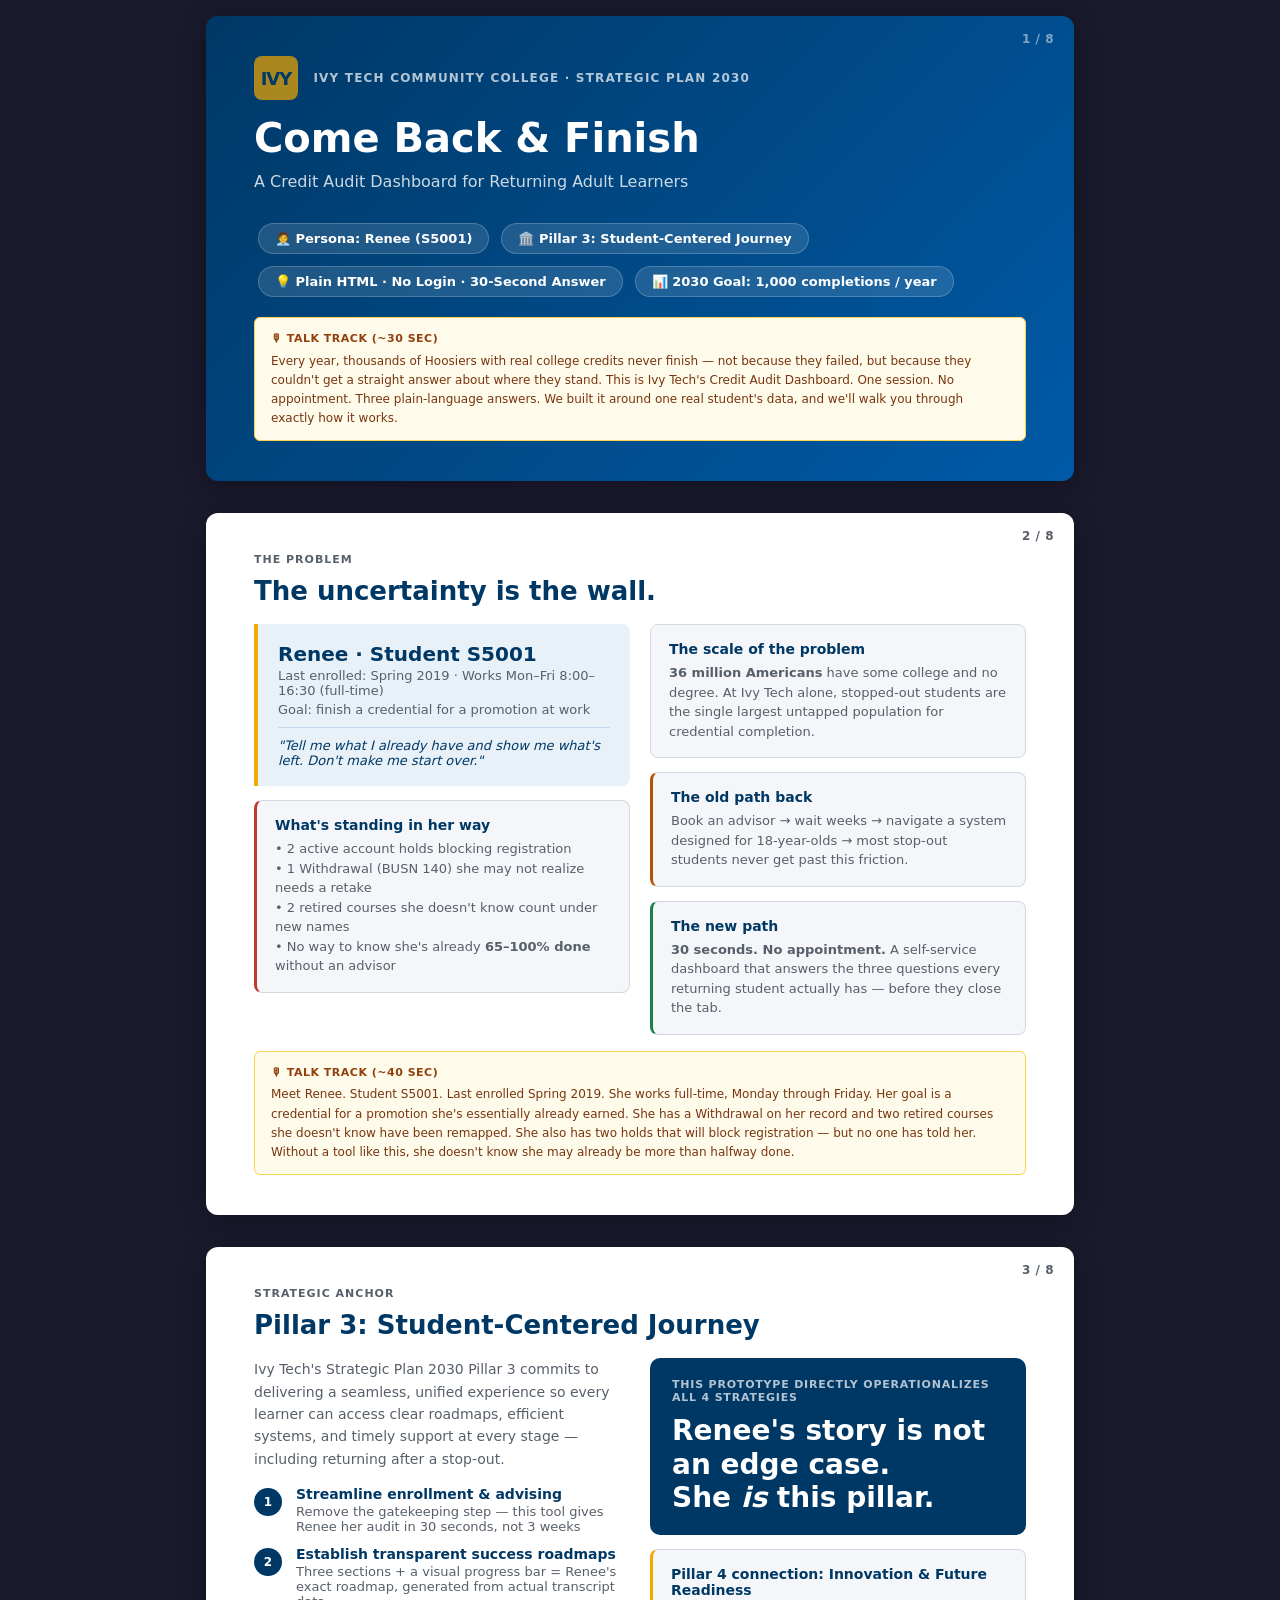
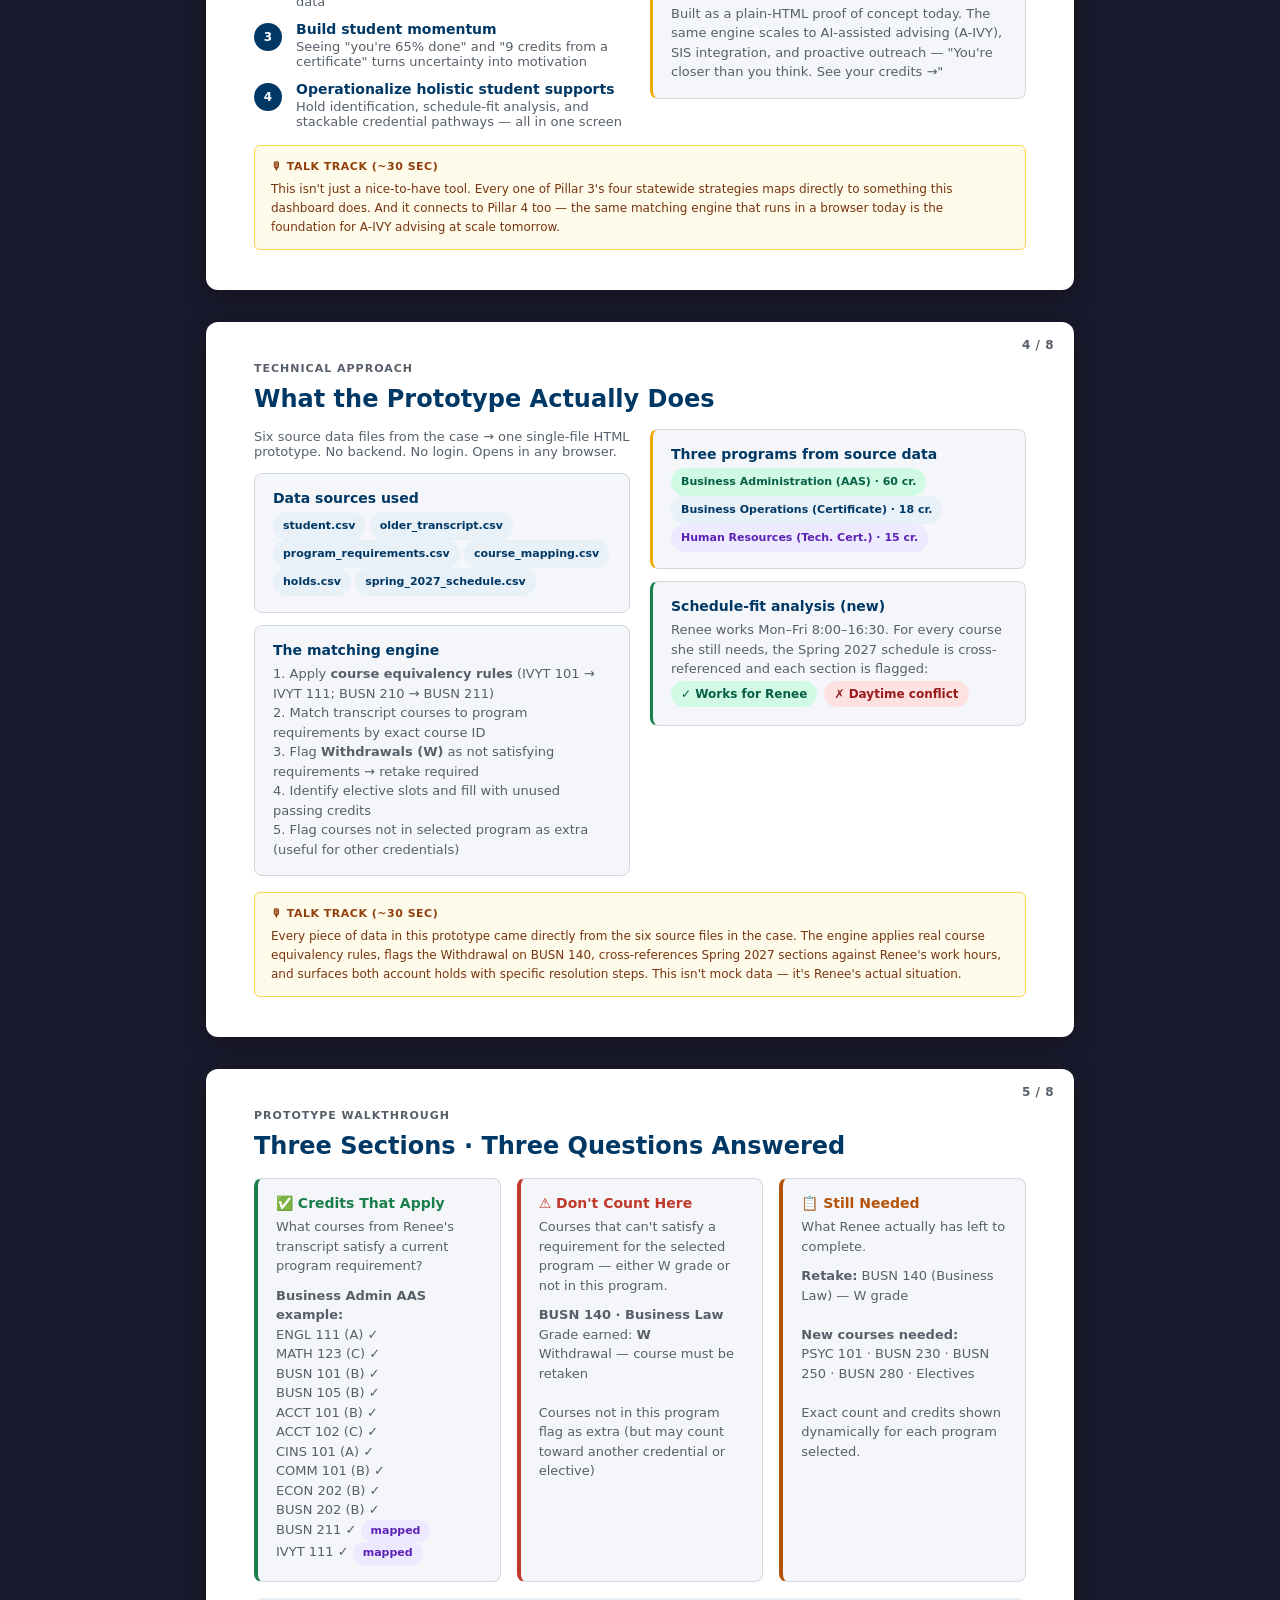
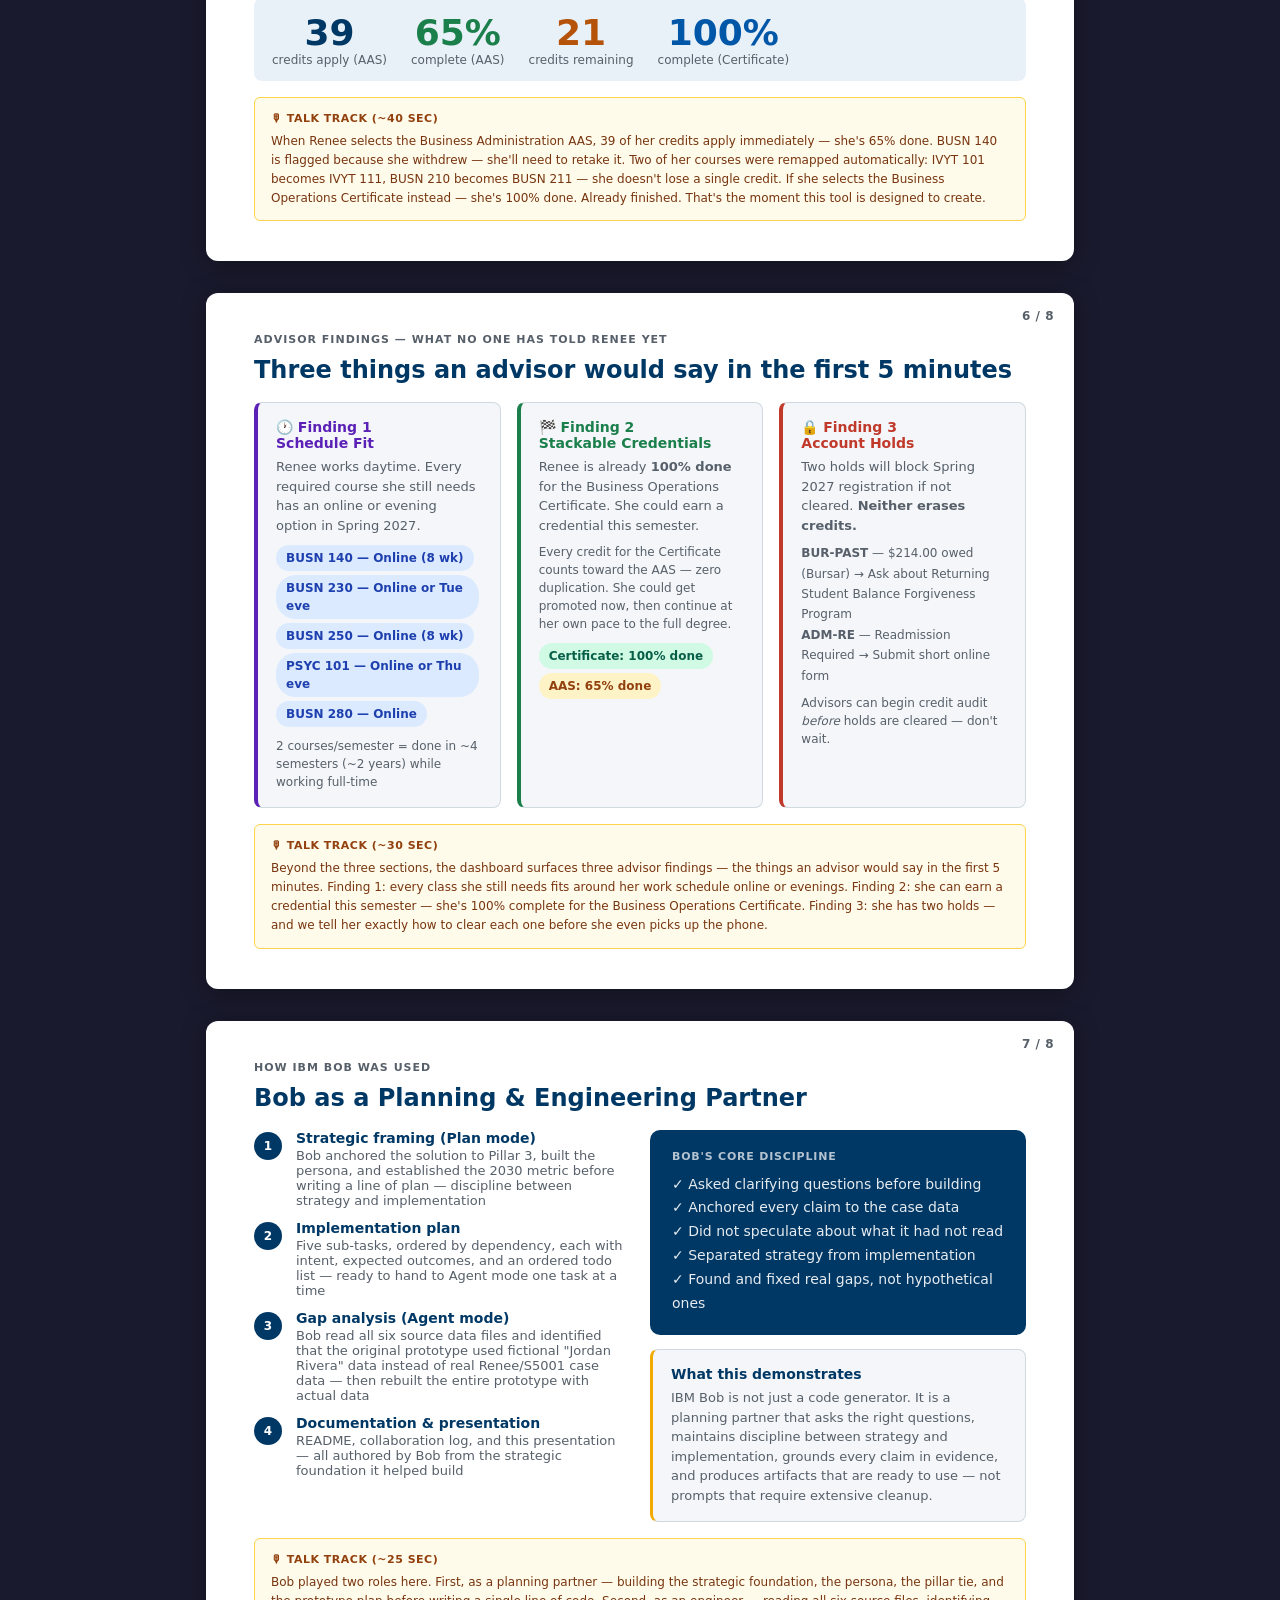
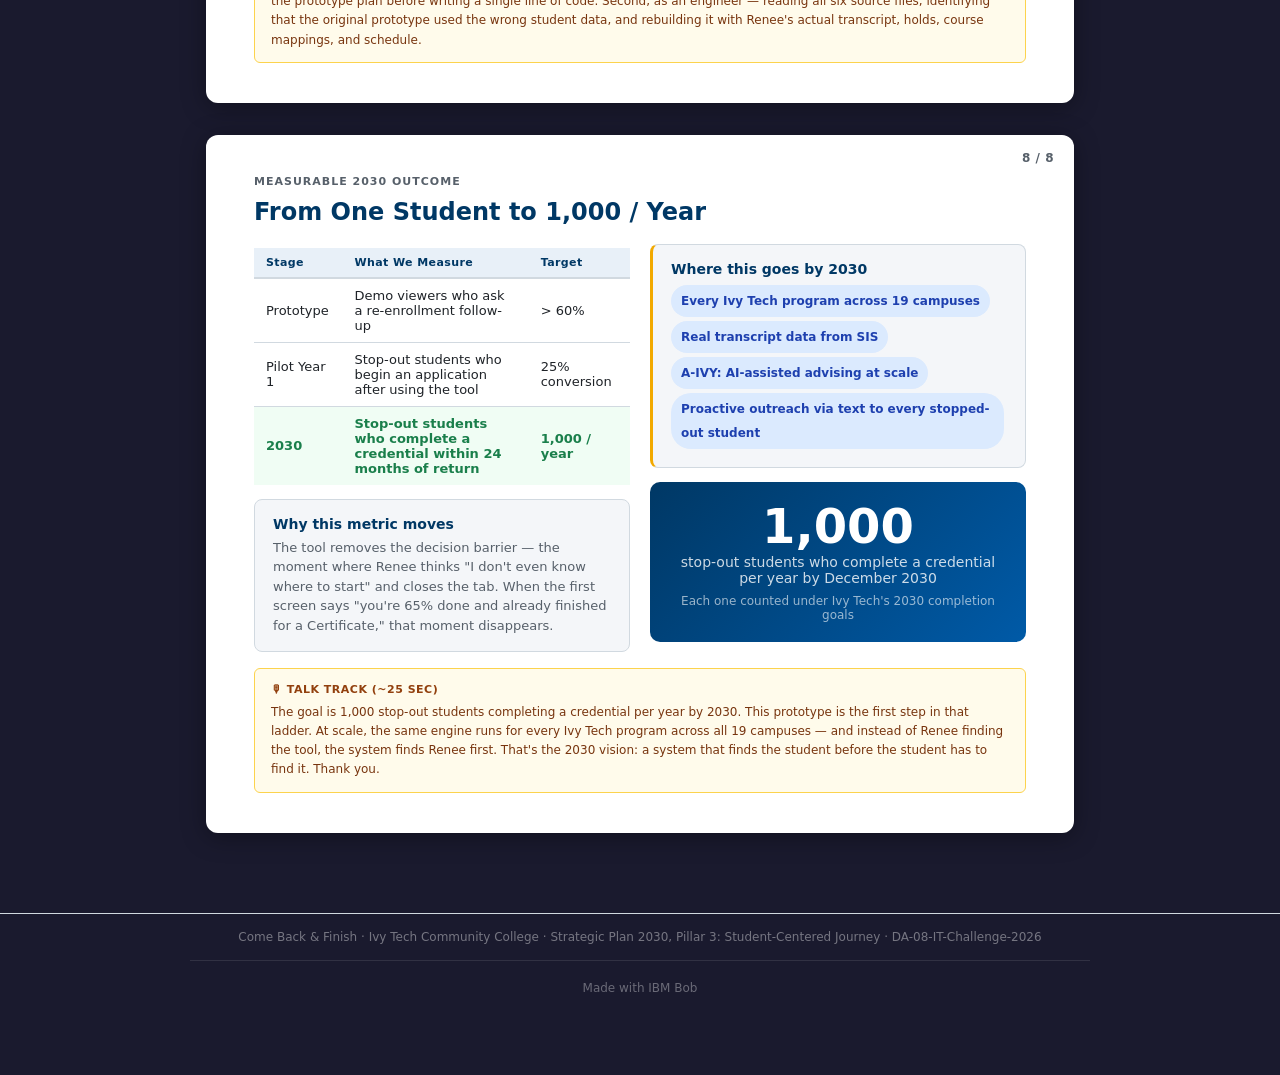
==== come-back-finish-presentation-slides.html @ 1700060e "Updating codebase and adding presentation" ====
<html lang="en">
<head>
<meta charset="UTF-8" />
<meta name="viewport" content="width=device-width, initial-scale=1.0" />
<title>Come Back &amp; Finish — Presentation</title>
<style>
*,*::before,*::after{box-sizing:border-box;margin:0;padding:0}
:root{
  --ivy-blue:#003865;
  --ivy-gold:#F2A900;
  --ivy-light:#E8F0F8;
  --accent:#0057A8;
  --success:#1A7F4B;
  --warning:#B45309;
  --danger:#C0392B;
  --muted:#57606a;
  --border:#d1d9e0;
  --bg:#f4f6f9;
  --surface:#fff;
  --text:#1f2328;
}
html,body{height:100%;font-family:-apple-system,"Segoe UI",system-ui,sans-serif;background:#1a1a2e;color:var(--text)}
.deck{width:100%;max-width:900px;margin:0 auto;padding:16px 16px 32px}
.slide{
  background:var(--surface);
  border-radius:12px;
  padding:40px 48px;
  margin-bottom:32px;
  min-height:420px;
  display:flex;
  flex-direction:column;
  justify-content:center;
  position:relative;
  box-shadow:0 4px 24px rgba(0,0,0,.35);
  page-break-inside:avoid;
}
.slide-num{
  position:absolute;
  top:16px;right:20px;
  font-size:12px;font-weight:700;
  color:var(--muted);letter-spacing:.5px;
}
.slide-label{
  font-size:11px;font-weight:800;text-transform:uppercase;letter-spacing:1px;
  color:var(--muted);margin-bottom:10px;
}

/* ── Slide 1: Title ── */
.s1{background:linear-gradient(135deg,var(--ivy-blue) 0%,#005aa7 100%);color:#fff;}
.s1 .slide-num{color:rgba(255,255,255,.5)}
.s1 .kicker{font-size:12px;font-weight:700;text-transform:uppercase;letter-spacing:1.2px;opacity:.7;margin-bottom:16px}
.s1 h1{font-size:40px;font-weight:800;line-height:1.1;margin-bottom:12px}
.s1 .sub{font-size:16px;opacity:.8;margin-bottom:28px}
.s1 .chip{display:inline-flex;align-items:center;gap:8px;background:rgba(255,255,255,.12);border:1px solid rgba(255,255,255,.2);border-radius:30px;padding:7px 16px;font-size:13px;font-weight:600;margin:4px}
.s1 .chips{display:flex;flex-wrap:wrap;gap:4px}
.logo-mark{background:var(--ivy-gold);color:var(--ivy-blue);font-weight:800;font-size:18px;width:44px;height:44px;border-radius:8px;display:inline-flex;align-items:center;justify-content:center;margin-right:10px;vertical-align:middle;letter-spacing:-1px}

/* ── Section header slides ── */
.s-section{background:var(--ivy-blue);color:#fff;}
.s-section .slide-num{color:rgba(255,255,255,.5)}
.s-section .sec-num{font-size:64px;font-weight:800;line-height:1;opacity:.15;position:absolute;right:40px;top:28px}
.s-section h2{font-size:34px;font-weight:800;margin-bottom:10px}
.s-section p{font-size:16px;opacity:.8;max-width:560px}

/* ── Content slides ── */
.s-content h2{font-size:24px;font-weight:800;color:var(--ivy-blue);margin-bottom:18px}

/* Grid helpers */
.grid-2{display:grid;grid-template-columns:1fr 1fr;gap:20px}
.grid-3{display:grid;grid-template-columns:1fr 1fr 1fr;gap:16px}

/* Cards within slides */
.card-sm{background:var(--bg);border:1px solid var(--border);border-radius:8px;padding:16px 18px}
.card-sm h3{font-size:14px;font-weight:700;color:var(--ivy-blue);margin-bottom:6px}
.card-sm p{font-size:13px;color:var(--muted);line-height:1.5}

.persona-box{background:var(--ivy-light);border-left:4px solid var(--ivy-gold);border-radius:0 8px 8px 0;padding:18px 20px;margin-bottom:14px}
.persona-box .name{font-size:20px;font-weight:800;color:var(--ivy-blue)}
.persona-box .meta{font-size:13px;color:var(--muted);margin-top:2px}
.persona-box .quote{font-size:13px;color:var(--ivy-blue);font-style:italic;margin-top:10px;border-top:1px solid rgba(0,86,168,.15);padding-top:10px}

.stat-row{display:flex;gap:20px;flex-wrap:wrap;margin-top:16px}
.stat-box{flex:1;min-width:120px;background:var(--bg);border-radius:8px;padding:14px 16px;text-align:center;border:1px solid var(--border)}
.stat-box .val{font-size:32px;font-weight:800;color:var(--ivy-blue);line-height:1}
.stat-box .lbl{font-size:12px;color:var(--muted);margin-top:3px}

.badge{display:inline-block;padding:3px 10px;border-radius:20px;font-size:11px;font-weight:700}
.badge-success{background:#d1fae5;color:#065f46}
.badge-warn   {background:#fef3c7;color:#92400e}
.badge-danger {background:#fee2e2;color:#991b1b}
.badge-blue   {background:var(--ivy-light);color:var(--ivy-blue)}
.badge-purple {background:#ede9fe;color:#5b21b6}

.timeline{display:flex;flex-direction:column;gap:12px}
.tl-item{display:flex;gap:14px;align-items:flex-start}
.tl-num{width:28px;height:28px;border-radius:50%;background:var(--ivy-blue);color:#fff;font-size:12px;font-weight:800;display:flex;align-items:center;justify-content:center;flex-shrink:0;margin-top:2px}
.tl-body .tl-title{font-weight:700;font-size:14px;color:var(--ivy-blue)}
.tl-body .tl-desc{font-size:13px;color:var(--muted);margin-top:2px}

.metric-table{width:100%;border-collapse:collapse;font-size:13px;margin-top:4px}
.metric-table th{background:var(--ivy-light);color:var(--ivy-blue);padding:8px 12px;text-align:left;font-size:11px;font-weight:700;letter-spacing:.4px;border-bottom:2px solid var(--border)}
.metric-table td{padding:9px 12px;border-bottom:1px solid var(--border)}
.metric-table tr:last-child td{border-bottom:none}
.metric-table .highlight td{background:#f0fdf4;font-weight:700;color:var(--success)}

.pill{display:inline-block;padding:4px 10px;border-radius:20px;font-size:12px;font-weight:600;margin:2px 3px 2px 0}
.pill-green {background:#d1fae5;color:#065f46}
.pill-orange{background:#fef3c7;color:#92400e}
.pill-red   {background:#fee2e2;color:#991b1b}
.pill-purple{background:#ede9fe;color:#5b21b6}
.pill-blue  {background:#dbeafe;color:#1e40af}

.nav-bar{
  position:fixed;bottom:0;left:0;right:0;
  background:rgba(26,26,46,.96);
  display:flex;align-items:center;justify-content:center;gap:8px;
  padding:10px;
  font-size:12px;color:rgba(255,255,255,.5);
  z-index:999;
}
.nav-bar a{color:rgba(255,255,255,.75);text-decoration:none;padding:4px 10px;border-radius:4px;background:rgba(255,255,255,.1)}
.nav-bar a:hover{background:rgba(255,255,255,.2);color:#fff}

.footnote{font-size:11px;color:var(--muted);margin-top:16px;padding-top:12px;border-top:1px solid var(--border)}

.talk-track{
  background:#fffbeb;
  border:1px solid #fcd34d;
  border-radius:6px;
  padding:12px 16px;
  margin-top:16px;
  font-size:12px;
  color:#78350f;
  line-height:1.6;
}
.talk-track strong{display:block;font-size:11px;text-transform:uppercase;letter-spacing:.5px;margin-bottom:4px;color:#92400e}

@media print{
  body{background:#fff}
  .nav-bar{display:none}
  .slide{box-shadow:none;margin-bottom:0;border:1px solid var(--border);page-break-after:always}
}
</style>
</head>
<body>
<div class="deck">


<div class="slide s1" id="s1">
  <span class="slide-num">1 / 8</span>
  <div class="kicker"><span class="logo-mark">IVY</span> Ivy Tech Community College · Strategic Plan 2030</div>
  <h1>Come Back &amp; Finish</h1>
  <p class="sub">A Credit Audit Dashboard for Returning Adult Learners</p>
  <div class="chips">
    <span class="chip">🧑‍💼 Persona: Renee (S5001)</span>
    <span class="chip">🏛️ Pillar 3: Student-Centered Journey</span>
    <span class="chip">💡 Plain HTML · No Login · 30-Second Answer</span>
    <span class="chip">📊 2030 Goal: 1,000 completions / year</span>
  </div>
  <div class="talk-track">
    <strong>🎙 Talk Track (~30 sec)</strong>
    Every year, thousands of Hoosiers with real college credits never finish — not because they failed, but because they couldn't get a straight answer about where they stand. This is Ivy Tech's Credit Audit Dashboard. One session. No appointment. Three plain-language answers. We built it around one real student's data, and we'll walk you through exactly how it works.
  </div>
</div>


<div class="slide" id="s2">
  <span class="slide-num">2 / 8</span>
  <div class="slide-label">The Problem</div>
  <h2 style="color:var(--ivy-blue);font-size:26px;font-weight:800;margin-bottom:18px">The uncertainty is the wall.</h2>
  <div class="grid-2">
    <div>
      <div class="persona-box">
        <div class="name">Renee · Student S5001</div>
        <div class="meta">Last enrolled: Spring 2019 · Works Mon–Fri 8:00–16:30 (full-time)</div>
        <div class="meta" style="margin-top:4px">Goal: finish a credential for a promotion at work</div>
        <div class="quote">"Tell me what I already have and show me what's left. Don't make me start over."</div>
      </div>
      <div class="card-sm" style="border-left:3px solid var(--danger)">
        <h3>What's standing in her way</h3>
        <p>• 2 active account holds blocking registration<br />
           • 1 Withdrawal (BUSN 140) she may not realize needs a retake<br />
           • 2 retired courses she doesn't know count under new names<br />
           • No way to know she's already <strong>65–100% done</strong> without an advisor</p>
      </div>
    </div>
    <div style="display:flex;flex-direction:column;gap:14px">
      <div class="card-sm">
        <h3>The scale of the problem</h3>
        <p><strong>36 million Americans</strong> have some college and no degree. At Ivy Tech alone, stopped-out students are the single largest untapped population for credential completion.</p>
      </div>
      <div class="card-sm" style="border-left:3px solid var(--warning)">
        <h3>The old path back</h3>
        <p>Book an advisor → wait weeks → navigate a system designed for 18-year-olds → most stop-out students never get past this friction.</p>
      </div>
      <div class="card-sm" style="border-left:3px solid var(--success)">
        <h3>The new path</h3>
        <p><strong>30 seconds. No appointment.</strong> A self-service dashboard that answers the three questions every returning student actually has — before they close the tab.</p>
      </div>
    </div>
  </div>
  <div class="talk-track">
    <strong>🎙 Talk Track (~40 sec)</strong>
    Meet Renee. Student S5001. Last enrolled Spring 2019. She works full-time, Monday through Friday. Her goal is a credential for a promotion she's essentially already earned. She has a Withdrawal on her record and two retired courses she doesn't know have been remapped. She also has two holds that will block registration — but no one has told her. Without a tool like this, she doesn't know she may already be more than halfway done.
  </div>
</div>


<div class="slide" id="s3">
  <span class="slide-num">3 / 8</span>
  <div class="slide-label">Strategic Anchor</div>
  <h2 style="color:var(--ivy-blue);font-size:26px;font-weight:800;margin-bottom:18px">Pillar 3: Student-Centered Journey</h2>
  <div class="grid-2">
    <div>
      <p style="font-size:14px;color:var(--muted);margin-bottom:16px;line-height:1.6">Ivy Tech's Strategic Plan 2030 Pillar 3 commits to delivering a seamless, unified experience so every learner can access clear roadmaps, efficient systems, and timely support at every stage — including returning after a stop-out.</p>
      <div class="timeline">
        <div class="tl-item">
          <div class="tl-num">1</div>
          <div class="tl-body">
            <div class="tl-title">Streamline enrollment &amp; advising</div>
            <div class="tl-desc">Remove the gatekeeping step — this tool gives Renee her audit in 30 seconds, not 3 weeks</div>
          </div>
        </div>
        <div class="tl-item">
          <div class="tl-num">2</div>
          <div class="tl-body">
            <div class="tl-title">Establish transparent success roadmaps</div>
            <div class="tl-desc">Three sections + a visual progress bar = Renee's exact roadmap, generated from actual transcript data</div>
          </div>
        </div>
        <div class="tl-item">
          <div class="tl-num">3</div>
          <div class="tl-body">
            <div class="tl-title">Build student momentum</div>
            <div class="tl-desc">Seeing "you're 65% done" and "9 credits from a certificate" turns uncertainty into motivation</div>
          </div>
        </div>
        <div class="tl-item">
          <div class="tl-num">4</div>
          <div class="tl-body">
            <div class="tl-title">Operationalize holistic student supports</div>
            <div class="tl-desc">Hold identification, schedule-fit analysis, and stackable credential pathways — all in one screen</div>
          </div>
        </div>
      </div>
    </div>
    <div style="display:flex;flex-direction:column;gap:14px">
      <div style="background:var(--ivy-blue);color:#fff;border-radius:10px;padding:20px 22px">
        <div style="font-size:11px;font-weight:700;text-transform:uppercase;letter-spacing:.8px;opacity:.7;margin-bottom:10px">This prototype directly operationalizes all 4 strategies</div>
        <div style="font-size:28px;font-weight:800;line-height:1.2">Renee's story is not an edge case.<br />She <em>is</em> this pillar.</div>
      </div>
      <div class="card-sm" style="border-left:3px solid var(--ivy-gold)">
        <h3>Pillar 4 connection: Innovation &amp; Future Readiness</h3>
        <p>Built as a plain-HTML proof of concept today. The same engine scales to AI-assisted advising (A-IVY), SIS integration, and proactive outreach — "You're closer than you think. See your credits →"</p>
      </div>
    </div>
  </div>
  <div class="talk-track">
    <strong>🎙 Talk Track (~30 sec)</strong>
    This isn't just a nice-to-have tool. Every one of Pillar 3's four statewide strategies maps directly to something this dashboard does. And it connects to Pillar 4 too — the same matching engine that runs in a browser today is the foundation for A-IVY advising at scale tomorrow.
  </div>
</div>


<div class="slide" id="s4">
  <span class="slide-num">4 / 8</span>
  <div class="slide-label">Technical Approach</div>
  <h2 style="color:var(--ivy-blue);font-size:24px;font-weight:800;margin-bottom:16px">What the Prototype Actually Does</h2>
  <div class="grid-2">
    <div>
      <p style="font-size:13px;color:var(--muted);margin-bottom:14px">Six source data files from the case → one single-file HTML prototype. No backend. No login. Opens in any browser.</p>
      <div class="card-sm" style="margin-bottom:12px">
        <h3>Data sources used</h3>
        <p style="line-height:2">
          <span class="badge badge-blue">student.csv</span> <span class="badge badge-blue">older_transcript.csv</span><br />
          <span class="badge badge-blue">program_requirements.csv</span> <span class="badge badge-blue">course_mapping.csv</span><br />
          <span class="badge badge-blue">holds.csv</span> <span class="badge badge-blue">spring_2027_schedule.csv</span>
        </p>
      </div>
      <div class="card-sm">
        <h3>The matching engine</h3>
        <p>
          1. Apply <strong>course equivalency rules</strong> (IVYT 101 → IVYT 111; BUSN 210 → BUSN 211)<br />
          2. Match transcript courses to program requirements by exact course ID<br />
          3. Flag <strong>Withdrawals (W)</strong> as not satisfying requirements → retake required<br />
          4. Identify elective slots and fill with unused passing credits<br />
          5. Flag courses not in selected program as extra (useful for other credentials)
        </p>
      </div>
    </div>
    <div>
      <div class="card-sm" style="margin-bottom:12px;border-left:3px solid var(--ivy-gold)">
        <h3>Three programs from source data</h3>
        <p style="line-height:2">
          <span class="badge badge-success">Business Administration (AAS) · 60 cr.</span><br />
          <span class="badge badge-blue">Business Operations (Certificate) · 18 cr.</span><br />
          <span class="badge badge-purple">Human Resources (Tech. Cert.) · 15 cr.</span>
        </p>
      </div>
      <div class="card-sm" style="border-left:3px solid var(--success)">
        <h3>Schedule-fit analysis (new)</h3>
        <p>Renee works Mon–Fri 8:00–16:30. For every course she still needs, the Spring 2027 schedule is cross-referenced and each section is flagged:<br />
        <span class="pill pill-green">✓ Works for Renee</span>
        <span class="pill pill-red">✗ Daytime conflict</span>
        </p>
      </div>
    </div>
  </div>
  <div class="talk-track">
    <strong>🎙 Talk Track (~30 sec)</strong>
    Every piece of data in this prototype came directly from the six source files in the case. The engine applies real course equivalency rules, flags the Withdrawal on BUSN 140, cross-references Spring 2027 sections against Renee's work hours, and surfaces both account holds with specific resolution steps. This isn't mock data — it's Renee's actual situation.
  </div>
</div>


<div class="slide" id="s5">
  <span class="slide-num">5 / 8</span>
  <div class="slide-label">Prototype Walkthrough</div>
  <h2 style="color:var(--ivy-blue);font-size:24px;font-weight:800;margin-bottom:18px">Three Sections · Three Questions Answered</h2>
  <div class="grid-3">
    <div class="card-sm" style="border-left:4px solid var(--success)">
      <h3 style="color:var(--success)">✅ Credits That Apply</h3>
      <p style="margin-bottom:10px">What courses from Renee's transcript satisfy a current program requirement?</p>
      <p><strong>Business Admin AAS example:</strong><br />
         ENGL 111 (A) ✓<br />
         MATH 123 (C) ✓<br />
         BUSN 101 (B) ✓<br />
         BUSN 105 (B) ✓<br />
         ACCT 101 (B) ✓<br />
         ACCT 102 (C) ✓<br />
         CINS 101 (A) ✓<br />
         COMM 101 (B) ✓<br />
         ECON 202 (B) ✓<br />
         BUSN 202 (B) ✓<br />
         BUSN 211 ✓ <span class="badge badge-purple">mapped</span><br />
         IVYT 111 ✓ <span class="badge badge-purple">mapped</span>
      </p>
    </div>
    <div class="card-sm" style="border-left:4px solid var(--danger)">
      <h3 style="color:var(--danger)">⚠️ Don't Count Here</h3>
      <p style="margin-bottom:10px">Courses that can't satisfy a requirement for the selected program — either W grade or not in this program.</p>
      <p><strong>BUSN 140 · Business Law</strong><br />
         Grade earned: <strong>W</strong><br />
         Withdrawal — course must be retaken<br /><br />
         Courses not in this program flag as extra (but may count toward another credential or elective)</p>
    </div>
    <div class="card-sm" style="border-left:4px solid var(--warning)">
      <h3 style="color:var(--warning)">📋 Still Needed</h3>
      <p style="margin-bottom:10px">What Renee actually has left to complete.</p>
      <p><strong>Retake:</strong> BUSN 140 (Business Law) — W grade<br /><br />
         <strong>New courses needed:</strong><br />
         PSYC 101 · BUSN 230 · BUSN 250 · BUSN 280 · Electives<br /><br />
         Exact count and credits shown dynamically for each program selected.</p>
    </div>
  </div>
  <div style="margin-top:16px;background:var(--ivy-light);border-radius:8px;padding:14px 18px;display:flex;gap:24px;flex-wrap:wrap;align-items:center">
    <div style="text-align:center">
      <div style="font-size:36px;font-weight:800;color:var(--ivy-blue)">39</div>
      <div style="font-size:12px;color:var(--muted)">credits apply (AAS)</div>
    </div>
    <div style="text-align:center">
      <div style="font-size:36px;font-weight:800;color:var(--success)">65%</div>
      <div style="font-size:12px;color:var(--muted)">complete (AAS)</div>
    </div>
    <div style="text-align:center">
      <div style="font-size:36px;font-weight:800;color:var(--warning)">21</div>
      <div style="font-size:12px;color:var(--muted)">credits remaining</div>
    </div>
    <div style="text-align:center">
      <div style="font-size:36px;font-weight:800;color:var(--accent)">100%</div>
      <div style="font-size:12px;color:var(--muted)">complete (Certificate)</div>
    </div>
  </div>
  <div class="talk-track">
    <strong>🎙 Talk Track (~40 sec)</strong>
    When Renee selects the Business Administration AAS, 39 of her credits apply immediately — she's 65% done. BUSN 140 is flagged because she withdrew — she'll need to retake it. Two of her courses were remapped automatically: IVYT 101 becomes IVYT 111, BUSN 210 becomes BUSN 211 — she doesn't lose a single credit. If she selects the Business Operations Certificate instead — she's 100% done. Already finished. That's the moment this tool is designed to create.
  </div>
</div>


<div class="slide" id="s6">
  <span class="slide-num">6 / 8</span>
  <div class="slide-label">Advisor Findings — What No One Has Told Renee Yet</div>
  <h2 style="color:var(--ivy-blue);font-size:24px;font-weight:800;margin-bottom:18px">Three things an advisor would say in the first 5 minutes</h2>
  <div class="grid-3">
    <div class="card-sm" style="border-left:4px solid #5b21b6">
      <h3 style="color:#5b21b6">🕐 Finding 1<br />Schedule Fit</h3>
      <p style="margin-bottom:8px">Renee works daytime. Every required course she still needs has an online or evening option in Spring 2027.</p>
      <p>
        <span class="pill pill-blue">BUSN 140 — Online (8 wk)</span><br />
        <span class="pill pill-blue">BUSN 230 — Online or Tue eve</span><br />
        <span class="pill pill-blue">BUSN 250 — Online (8 wk)</span><br />
        <span class="pill pill-blue">PSYC 101 — Online or Thu eve</span><br />
        <span class="pill pill-blue">BUSN 280 — Online</span>
      </p>
      <p style="margin-top:8px;font-size:12px;color:var(--muted)">2 courses/semester = done in ~4 semesters (~2 years) while working full-time</p>
    </div>
    <div class="card-sm" style="border-left:4px solid var(--success)">
      <h3 style="color:var(--success)">🏁 Finding 2<br />Stackable Credentials</h3>
      <p style="margin-bottom:8px">Renee is already <strong>100% done</strong> for the Business Operations Certificate. She could earn a credential this semester.</p>
      <p style="font-size:12px;color:var(--muted)">Every credit for the Certificate counts toward the AAS — zero duplication. She could get promoted now, then continue at her own pace to the full degree.</p>
      <p style="margin-top:8px">
        <span class="pill pill-green">Certificate: 100% done</span><br />
        <span class="pill pill-orange">AAS: 65% done</span>
      </p>
    </div>
    <div class="card-sm" style="border-left:4px solid var(--danger)">
      <h3 style="color:var(--danger)">🔒 Finding 3<br />Account Holds</h3>
      <p style="margin-bottom:8px">Two holds will block Spring 2027 registration if not cleared. <strong>Neither erases credits.</strong></p>
      <p style="font-size:12px;line-height:1.7">
        <strong>BUR-PAST</strong> — $214.00 owed (Bursar) → Ask about Returning Student Balance Forgiveness Program<br />
        <strong>ADM-RE</strong> — Readmission Required → Submit short online form
      </p>
      <p style="margin-top:8px;font-size:12px;color:var(--muted)">Advisors can begin credit audit <em>before</em> holds are cleared — don't wait.</p>
    </div>
  </div>
  <div class="talk-track">
    <strong>🎙 Talk Track (~30 sec)</strong>
    Beyond the three sections, the dashboard surfaces three advisor findings — the things an advisor would say in the first 5 minutes. Finding 1: every class she still needs fits around her work schedule online or evenings. Finding 2: she can earn a credential this semester — she's 100% complete for the Business Operations Certificate. Finding 3: she has two holds — and we tell her exactly how to clear each one before she even picks up the phone.
  </div>
</div>


<div class="slide" id="s7">
  <span class="slide-num">7 / 8</span>
  <div class="slide-label">How IBM Bob Was Used</div>
  <h2 style="color:var(--ivy-blue);font-size:24px;font-weight:800;margin-bottom:18px">Bob as a Planning &amp; Engineering Partner</h2>
  <div class="grid-2">
    <div>
      <div class="timeline">
        <div class="tl-item">
          <div class="tl-num">1</div>
          <div class="tl-body">
            <div class="tl-title">Strategic framing (Plan mode)</div>
            <div class="tl-desc">Bob anchored the solution to Pillar 3, built the persona, and established the 2030 metric before writing a line of plan — discipline between strategy and implementation</div>
          </div>
        </div>
        <div class="tl-item">
          <div class="tl-num">2</div>
          <div class="tl-body">
            <div class="tl-title">Implementation plan</div>
            <div class="tl-desc">Five sub-tasks, ordered by dependency, each with intent, expected outcomes, and an ordered todo list — ready to hand to Agent mode one task at a time</div>
          </div>
        </div>
        <div class="tl-item">
          <div class="tl-num">3</div>
          <div class="tl-body">
            <div class="tl-title">Gap analysis (Agent mode)</div>
            <div class="tl-desc">Bob read all six source data files and identified that the original prototype used fictional "Jordan Rivera" data instead of real Renee/S5001 case data — then rebuilt the entire prototype with actual data</div>
          </div>
        </div>
        <div class="tl-item">
          <div class="tl-num">4</div>
          <div class="tl-body">
            <div class="tl-title">Documentation &amp; presentation</div>
            <div class="tl-desc">README, collaboration log, and this presentation — all authored by Bob from the strategic foundation it helped build</div>
          </div>
        </div>
      </div>
    </div>
    <div style="display:flex;flex-direction:column;gap:14px">
      <div style="background:var(--ivy-blue);color:#fff;border-radius:10px;padding:20px 22px">
        <div style="font-size:11px;font-weight:700;text-transform:uppercase;letter-spacing:.8px;opacity:.7;margin-bottom:10px">Bob's core discipline</div>
        <div style="font-size:14px;line-height:1.7;opacity:.9">
          ✓ Asked clarifying questions before building<br />
          ✓ Anchored every claim to the case data<br />
          ✓ Did not speculate about what it had not read<br />
          ✓ Separated strategy from implementation<br />
          ✓ Found and fixed real gaps, not hypothetical ones
        </div>
      </div>
      <div class="card-sm" style="border-left:3px solid var(--ivy-gold)">
        <h3>What this demonstrates</h3>
        <p>IBM Bob is not just a code generator. It is a planning partner that asks the right questions, maintains discipline between strategy and implementation, grounds every claim in evidence, and produces artifacts that are ready to use — not prompts that require extensive cleanup.</p>
      </div>
    </div>
  </div>
  <div class="talk-track">
    <strong>🎙 Talk Track (~25 sec)</strong>
    Bob played two roles here. First, as a planning partner — building the strategic foundation, the persona, the pillar tie, and the prototype plan before writing a single line of code. Second, as an engineer — reading all six source files, identifying that the original prototype used the wrong student data, and rebuilding it with Renee's actual transcript, holds, course mappings, and schedule.
  </div>
</div>


<div class="slide" id="s8">
  <span class="slide-num">8 / 8</span>
  <div class="slide-label">Measurable 2030 Outcome</div>
  <h2 style="color:var(--ivy-blue);font-size:24px;font-weight:800;margin-bottom:18px">From One Student to 1,000 / Year</h2>
  <div class="grid-2">
    <div>
      <table class="metric-table">
        <thead><tr><th>Stage</th><th>What We Measure</th><th>Target</th></tr></thead>
        <tbody>
          <tr><td>Prototype</td><td>Demo viewers who ask a re-enrollment follow-up</td><td>&gt; 60%</td></tr>
          <tr><td>Pilot Year 1</td><td>Stop-out students who begin an application after using the tool</td><td>25% conversion</td></tr>
          <tr class="highlight"><td><strong>2030</strong></td><td><strong>Stop-out students who complete a credential within 24 months of return</strong></td><td><strong>1,000 / year</strong></td></tr>
        </tbody>
      </table>
      <div class="card-sm" style="margin-top:14px">
        <h3>Why this metric moves</h3>
        <p>The tool removes the decision barrier — the moment where Renee thinks "I don't even know where to start" and closes the tab. When the first screen says "you're 65% done and already finished for a Certificate," that moment disappears.</p>
      </div>
    </div>
    <div style="display:flex;flex-direction:column;gap:14px">
      <div class="card-sm" style="border-left:3px solid var(--ivy-gold)">
        <h3>Where this goes by 2030</h3>
        <p style="line-height:2">
          <span class="pill pill-blue">Every Ivy Tech program across 19 campuses</span><br />
          <span class="pill pill-blue">Real transcript data from SIS</span><br />
          <span class="pill pill-blue">A-IVY: AI-assisted advising at scale</span><br />
          <span class="pill pill-blue">Proactive outreach via text to every stopped-out student</span>
        </p>
      </div>
      <div style="background:linear-gradient(135deg,var(--ivy-blue) 0%,#005aa7 100%);color:#fff;border-radius:10px;padding:20px 22px;text-align:center">
        <div style="font-size:48px;font-weight:800;line-height:1">1,000</div>
        <div style="font-size:14px;opacity:.8;margin-top:4px">stop-out students who complete a credential per year by December 2030</div>
        <div style="font-size:12px;opacity:.6;margin-top:8px">Each one counted under Ivy Tech's 2030 completion goals</div>
      </div>
    </div>
  </div>
  <div class="talk-track">
    <strong>🎙 Talk Track (~25 sec)</strong>
    The goal is 1,000 stop-out students completing a credential per year by 2030. This prototype is the first step in that ladder. At scale, the same engine runs for every Ivy Tech program across all 19 campuses — and instead of Renee finding the tool, the system finds Renee first. That's the 2030 vision: a system that finds the student before the student has to find it. Thank you.
  </div>
</div>

</div>

<div class="footnote" style="color:rgba(255,255,255,.4);text-align:center;padding:16px;font-size:12px">
  Come Back &amp; Finish · Ivy Tech Community College · Strategic Plan 2030, Pillar 3: Student-Centered Journey · DA-08-IT-Challenge-2026
</div>

<div style="text-align:center;padding:20px 0 80px;font-size:12px;color:rgba(255,255,255,.35);border-top:1px solid rgba(255,255,255,.1);max-width:900px;margin:0 auto">Made with IBM Bob</div>

</body>
</html>
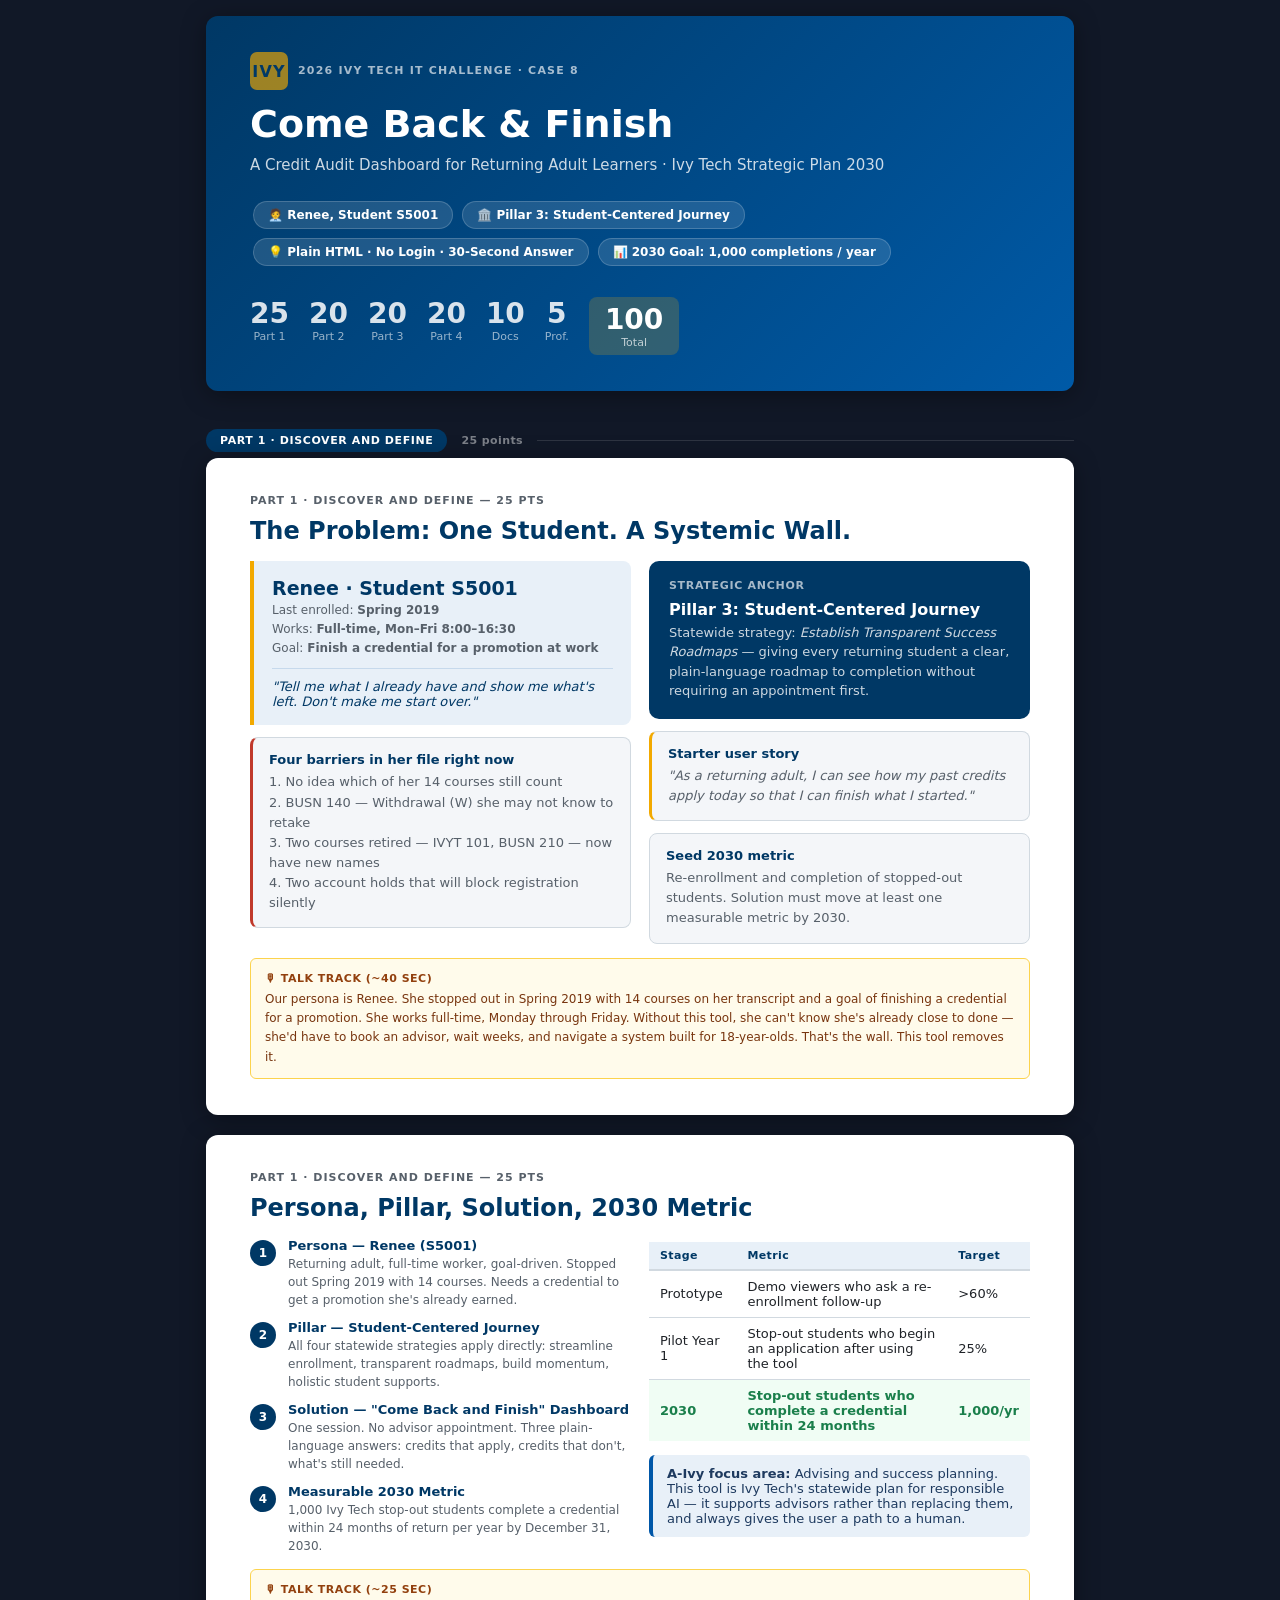
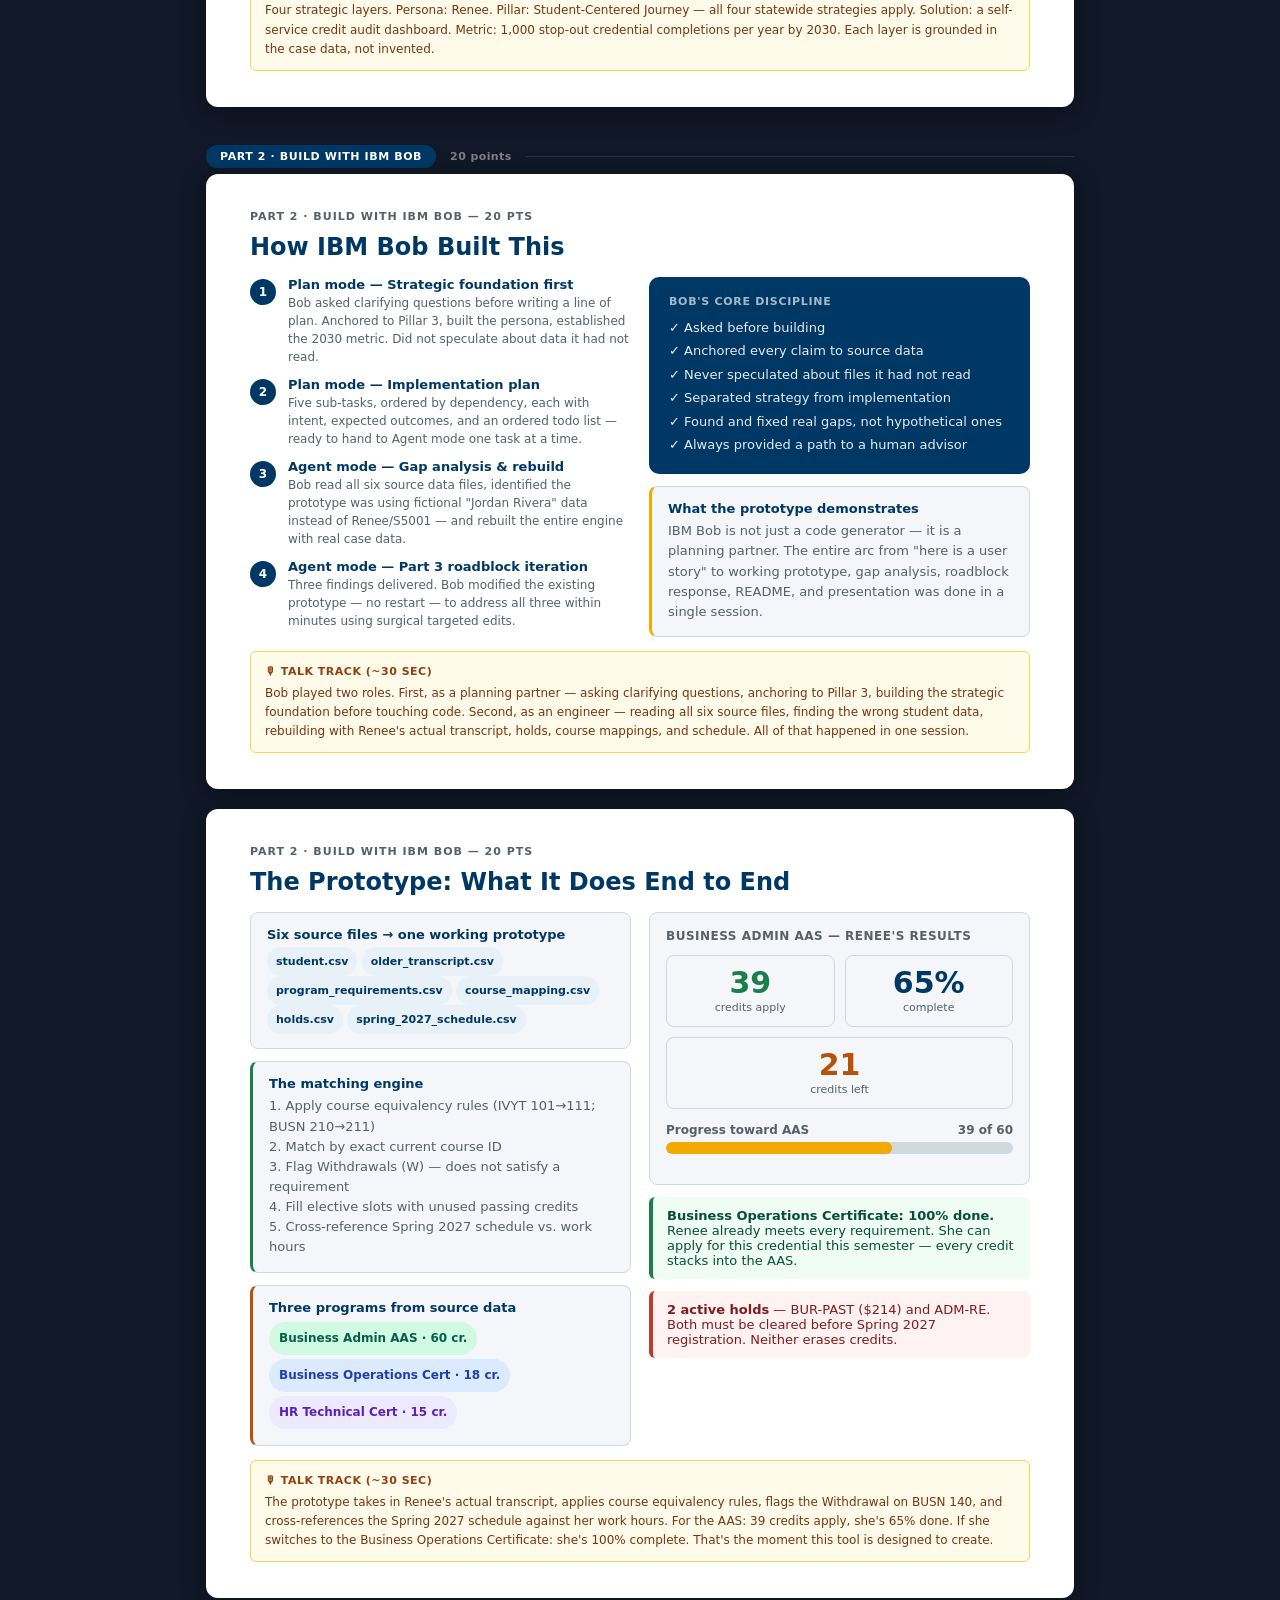
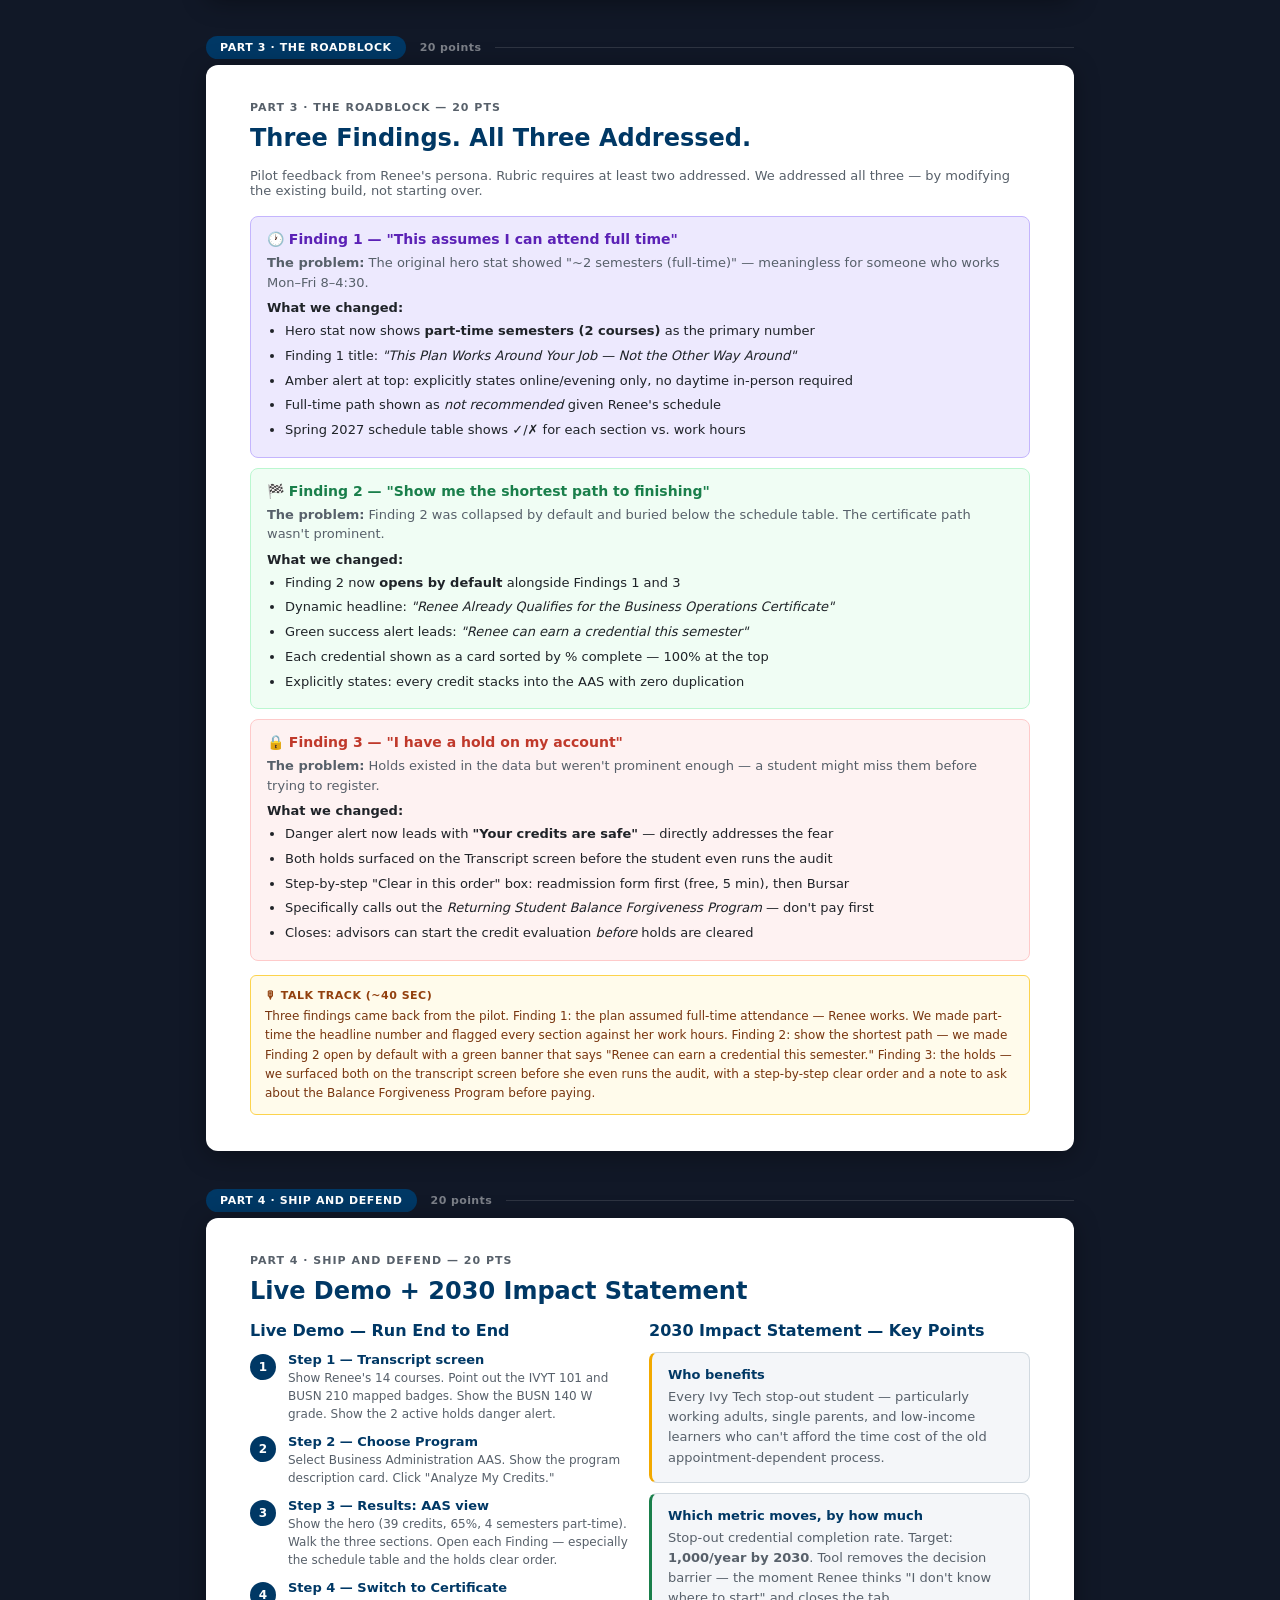
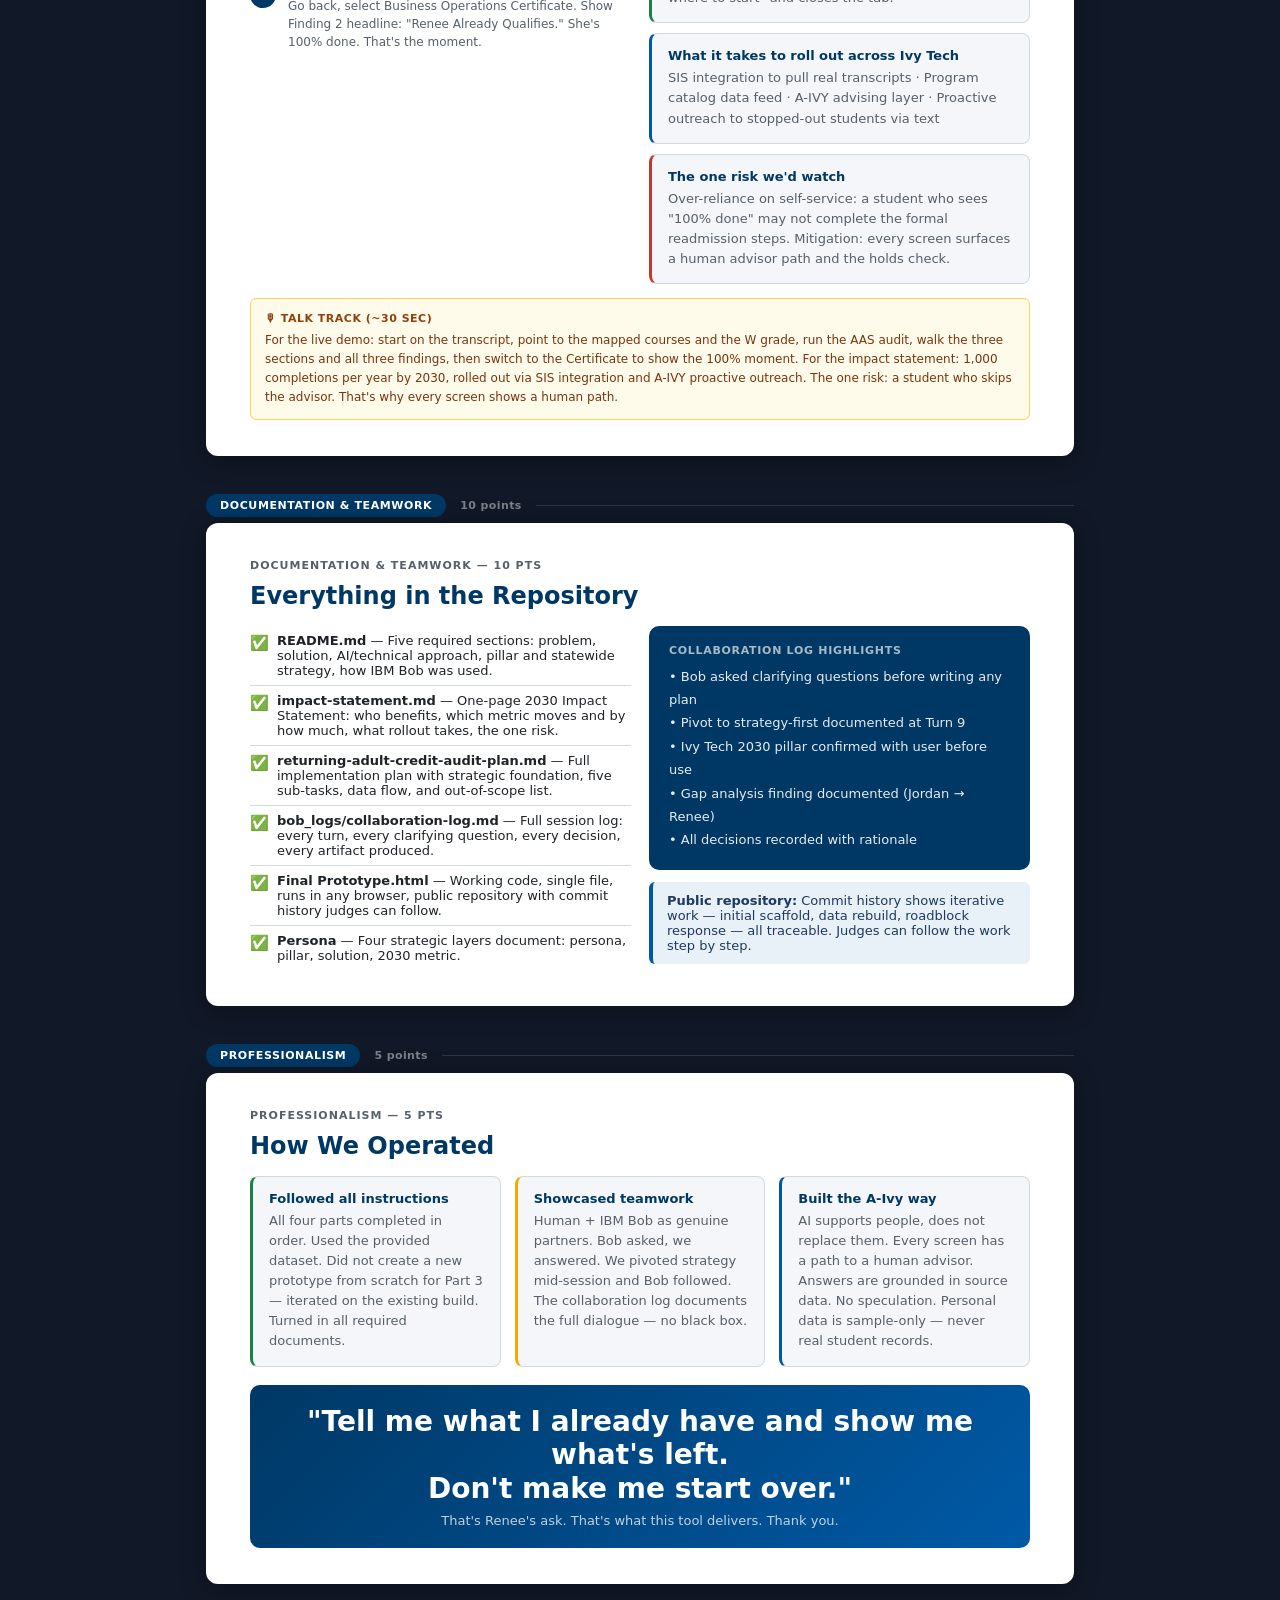
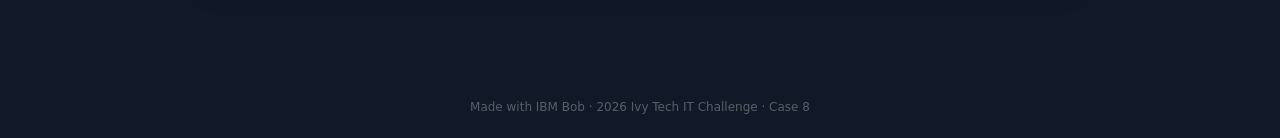
==== commit 37fa3af7: "presentation" ====
--- a/come-back-finish-presentation-slides.html
+++ b/come-back-finish-presentation-slides.html
@@ -7,139 +7,138 @@
 <style>
 *,*::before,*::after{box-sizing:border-box;margin:0;padding:0}
 :root{
-  --ivy-blue:#003865;
-  --ivy-gold:#F2A900;
-  --ivy-light:#E8F0F8;
-  --accent:#0057A8;
-  --success:#1A7F4B;
-  --warning:#B45309;
-  --danger:#C0392B;
-  --muted:#57606a;
-  --border:#d1d9e0;
-  --bg:#f4f6f9;
-  --surface:#fff;
-  --text:#1f2328;
+  --ivy-blue:#003865;--ivy-gold:#F2A900;--ivy-light:#E8F0F8;
+  --accent:#0057A8;--success:#1A7F4B;--warning:#B45309;--danger:#C0392B;
+  --muted:#57606a;--border:#d1d9e0;--bg:#f4f6f9;--surface:#fff;--text:#1f2328;
 }
-html,body{height:100%;font-family:-apple-system,"Segoe UI",system-ui,sans-serif;background:#1a1a2e;color:var(--text)}
-.deck{width:100%;max-width:900px;margin:0 auto;padding:16px 16px 32px}
+html,body{font-family:-apple-system,"Segoe UI",system-ui,sans-serif;background:#111827;color:var(--text)}
+.deck{max-width:900px;margin:0 auto;padding:16px 16px 80px}
+
+/* ── Section divider ── */
+.section-divider{
+  display:flex;align-items:center;gap:14px;
+  padding:10px 0 6px;margin:28px 0 0;
+}
+.section-divider .sd-num{
+  background:var(--ivy-blue);color:#fff;
+  font-size:11px;font-weight:800;letter-spacing:.6px;text-transform:uppercase;
+  padding:5px 14px;border-radius:30px;white-space:nowrap;
+}
+.section-divider .sd-pts{
+  font-size:11px;font-weight:700;color:rgba(255,255,255,.45);letter-spacing:.4px;
+}
+.section-divider hr{flex:1;border:none;border-top:1px solid rgba(255,255,255,.12);}
+
+/* ── Slide base ── */
 .slide{
-  background:var(--surface);
-  border-radius:12px;
-  padding:40px 48px;
-  margin-bottom:32px;
-  min-height:420px;
-  display:flex;
-  flex-direction:column;
-  justify-content:center;
-  position:relative;
-  box-shadow:0 4px 24px rgba(0,0,0,.35);
-  page-break-inside:avoid;
+  background:var(--surface);border-radius:12px;
+  padding:36px 44px;margin-bottom:20px;
+  position:relative;box-shadow:0 4px 24px rgba(0,0,0,.35);
 }
-.slide-num{
-  position:absolute;
-  top:16px;right:20px;
-  font-size:12px;font-weight:700;
-  color:var(--muted);letter-spacing:.5px;
-}
-.slide-label{
-  font-size:11px;font-weight:800;text-transform:uppercase;letter-spacing:1px;
-  color:var(--muted);margin-bottom:10px;
-}
-
-/* ── Slide 1: Title ── */
-.s1{background:linear-gradient(135deg,var(--ivy-blue) 0%,#005aa7 100%);color:#fff;}
-.s1 .slide-num{color:rgba(255,255,255,.5)}
-.s1 .kicker{font-size:12px;font-weight:700;text-transform:uppercase;letter-spacing:1.2px;opacity:.7;margin-bottom:16px}
-.s1 h1{font-size:40px;font-weight:800;line-height:1.1;margin-bottom:12px}
-.s1 .sub{font-size:16px;opacity:.8;margin-bottom:28px}
-.s1 .chip{display:inline-flex;align-items:center;gap:8px;background:rgba(255,255,255,.12);border:1px solid rgba(255,255,255,.2);border-radius:30px;padding:7px 16px;font-size:13px;font-weight:600;margin:4px}
-.s1 .chips{display:flex;flex-wrap:wrap;gap:4px}
-.logo-mark{background:var(--ivy-gold);color:var(--ivy-blue);font-weight:800;font-size:18px;width:44px;height:44px;border-radius:8px;display:inline-flex;align-items:center;justify-content:center;margin-right:10px;vertical-align:middle;letter-spacing:-1px}
-
-/* ── Section header slides ── */
-.s-section{background:var(--ivy-blue);color:#fff;}
-.s-section .slide-num{color:rgba(255,255,255,.5)}
-.s-section .sec-num{font-size:64px;font-weight:800;line-height:1;opacity:.15;position:absolute;right:40px;top:28px}
-.s-section h2{font-size:34px;font-weight:800;margin-bottom:10px}
-.s-section p{font-size:16px;opacity:.8;max-width:560px}
-
-/* ── Content slides ── */
-.s-content h2{font-size:24px;font-weight:800;color:var(--ivy-blue);margin-bottom:18px}
-
-/* Grid helpers */
-.grid-2{display:grid;grid-template-columns:1fr 1fr;gap:20px}
-.grid-3{display:grid;grid-template-columns:1fr 1fr 1fr;gap:16px}
-
-/* Cards within slides */
-.card-sm{background:var(--bg);border:1px solid var(--border);border-radius:8px;padding:16px 18px}
-.card-sm h3{font-size:14px;font-weight:700;color:var(--ivy-blue);margin-bottom:6px}
-.card-sm p{font-size:13px;color:var(--muted);line-height:1.5}
-
-.persona-box{background:var(--ivy-light);border-left:4px solid var(--ivy-gold);border-radius:0 8px 8px 0;padding:18px 20px;margin-bottom:14px}
-.persona-box .name{font-size:20px;font-weight:800;color:var(--ivy-blue)}
-.persona-box .meta{font-size:13px;color:var(--muted);margin-top:2px}
-.persona-box .quote{font-size:13px;color:var(--ivy-blue);font-style:italic;margin-top:10px;border-top:1px solid rgba(0,86,168,.15);padding-top:10px}
-
-.stat-row{display:flex;gap:20px;flex-wrap:wrap;margin-top:16px}
-.stat-box{flex:1;min-width:120px;background:var(--bg);border-radius:8px;padding:14px 16px;text-align:center;border:1px solid var(--border)}
-.stat-box .val{font-size:32px;font-weight:800;color:var(--ivy-blue);line-height:1}
-.stat-box .lbl{font-size:12px;color:var(--muted);margin-top:3px}
-
-.badge{display:inline-block;padding:3px 10px;border-radius:20px;font-size:11px;font-weight:700}
+.slide-label{font-size:11px;font-weight:800;text-transform:uppercase;letter-spacing:1px;color:var(--muted);margin-bottom:10px}
+.slide h2{font-size:24px;font-weight:800;color:var(--ivy-blue);margin-bottom:16px}
+.slide h3{font-size:16px;font-weight:700;color:var(--ivy-blue);margin-bottom:8px}
+
+/* ── Title slide ── */
+.s-title{background:linear-gradient(135deg,var(--ivy-blue) 0%,#005aa7 100%);color:#fff}
+.s-title .kicker{font-size:11px;font-weight:700;text-transform:uppercase;letter-spacing:1.2px;opacity:.65;margin-bottom:14px}
+.s-title h1{font-size:38px;font-weight:800;line-height:1.1;margin-bottom:10px}
+.s-title .sub{font-size:15px;opacity:.8;margin-bottom:24px}
+.logo-mark{background:var(--ivy-gold);color:var(--ivy-blue);font-weight:800;font-size:16px;width:38px;height:38px;border-radius:7px;display:inline-flex;align-items:center;justify-content:center;margin-right:10px;vertical-align:middle}
+.chip{display:inline-flex;align-items:center;gap:6px;background:rgba(255,255,255,.12);border:1px solid rgba(255,255,255,.18);border-radius:30px;padding:6px 14px;font-size:12px;font-weight:600;margin:3px}
+.chips{display:flex;flex-wrap:wrap;gap:3px}
+
+/* ── Layout helpers ── */
+.grid-2{display:grid;grid-template-columns:1fr 1fr;gap:18px}
+.grid-3{display:grid;grid-template-columns:1fr 1fr 1fr;gap:14px}
+
+/* ── Cards ── */
+.card-sm{background:var(--bg);border:1px solid var(--border);border-radius:8px;padding:14px 16px}
+.card-sm h3{font-size:13px;font-weight:700;color:var(--ivy-blue);margin-bottom:5px}
+.card-sm p{font-size:13px;color:var(--muted);line-height:1.55}
+
+/* ── Persona box ── */
+.persona-box{background:var(--ivy-light);border-left:4px solid var(--ivy-gold);border-radius:0 8px 8px 0;padding:16px 18px;margin-bottom:12px}
+.persona-box .name{font-size:19px;font-weight:800;color:var(--ivy-blue)}
+.persona-box .meta{font-size:12px;color:var(--muted);margin-top:2px;line-height:1.6}
+.persona-box .quote{font-size:13px;color:var(--ivy-blue);font-style:italic;margin-top:10px;padding-top:10px;border-top:1px solid rgba(0,86,168,.15)}
+
+/* ── Badges / pills ── */
+.badge{display:inline-block;padding:3px 9px;border-radius:20px;font-size:11px;font-weight:700}
 .badge-success{background:#d1fae5;color:#065f46}
-.badge-warn   {background:#fef3c7;color:#92400e}
-.badge-danger {background:#fee2e2;color:#991b1b}
-.badge-blue   {background:var(--ivy-light);color:var(--ivy-blue)}
-.badge-purple {background:#ede9fe;color:#5b21b6}
-
-.timeline{display:flex;flex-direction:column;gap:12px}
-.tl-item{display:flex;gap:14px;align-items:flex-start}
-.tl-num{width:28px;height:28px;border-radius:50%;background:var(--ivy-blue);color:#fff;font-size:12px;font-weight:800;display:flex;align-items:center;justify-content:center;flex-shrink:0;margin-top:2px}
-.tl-body .tl-title{font-weight:700;font-size:14px;color:var(--ivy-blue)}
-.tl-body .tl-desc{font-size:13px;color:var(--muted);margin-top:2px}
-
+.badge-warn{background:#fef3c7;color:#92400e}
+.badge-danger{background:#fee2e2;color:#991b1b}
+.badge-blue{background:var(--ivy-light);color:var(--ivy-blue)}
+.badge-purple{background:#ede9fe;color:#5b21b6}
+.pill{display:inline-block;padding:4px 10px;border-radius:20px;font-size:12px;font-weight:600;margin:2px 3px 2px 0}
+.pill-green{background:#d1fae5;color:#065f46}
+.pill-orange{background:#fef3c7;color:#92400e}
+.pill-red{background:#fee2e2;color:#991b1b}
+.pill-blue{background:#dbeafe;color:#1e40af}
+.pill-purple{background:#ede9fe;color:#5b21b6}
+
+/* ── Stat row ── */
+.stat-row{display:flex;gap:16px;flex-wrap:wrap;margin-top:14px}
+.stat-box{flex:1;min-width:110px;background:var(--bg);border-radius:8px;padding:12px 14px;text-align:center;border:1px solid var(--border)}
+.stat-box .val{font-size:30px;font-weight:800;color:var(--ivy-blue);line-height:1}
+.stat-box .lbl{font-size:11px;color:var(--muted);margin-top:3px}
+
+/* ── Timeline ── */
+.tl{display:flex;flex-direction:column;gap:11px}
+.tl-item{display:flex;gap:12px;align-items:flex-start}
+.tl-num{width:26px;height:26px;border-radius:50%;background:var(--ivy-blue);color:#fff;font-size:12px;font-weight:800;display:flex;align-items:center;justify-content:center;flex-shrink:0;margin-top:2px}
+.tl-title{font-weight:700;font-size:13px;color:var(--ivy-blue)}
+.tl-desc{font-size:12px;color:var(--muted);margin-top:2px;line-height:1.5}
+
+/* ── Alert ── */
+.alert{padding:11px 14px;border-radius:6px;font-size:13px;border-left:4px solid;margin-bottom:12px}
+.alert-success{background:#f0fdf4;border-color:var(--success);color:#064e3b}
+.alert-danger{background:#fef2f2;border-color:var(--danger);color:#7f1d1d}
+.alert-info{background:var(--ivy-light);border-color:var(--accent);color:#1e3a5f}
+.alert-warn{background:#fffbeb;border-color:var(--ivy-gold);color:#78350f}
+
+/* ── Metric table ── */
 .metric-table{width:100%;border-collapse:collapse;font-size:13px;margin-top:4px}
-.metric-table th{background:var(--ivy-light);color:var(--ivy-blue);padding:8px 12px;text-align:left;font-size:11px;font-weight:700;letter-spacing:.4px;border-bottom:2px solid var(--border)}
-.metric-table td{padding:9px 12px;border-bottom:1px solid var(--border)}
+.metric-table th{background:var(--ivy-light);color:var(--ivy-blue);padding:7px 11px;text-align:left;font-size:11px;font-weight:700;letter-spacing:.4px;border-bottom:2px solid var(--border)}
+.metric-table td{padding:8px 11px;border-bottom:1px solid var(--border)}
 .metric-table tr:last-child td{border-bottom:none}
-.metric-table .highlight td{background:#f0fdf4;font-weight:700;color:var(--success)}
-
-.pill{display:inline-block;padding:4px 10px;border-radius:20px;font-size:12px;font-weight:600;margin:2px 3px 2px 0}
-.pill-green {background:#d1fae5;color:#065f46}
-.pill-orange{background:#fef3c7;color:#92400e}
-.pill-red   {background:#fee2e2;color:#991b1b}
-.pill-purple{background:#ede9fe;color:#5b21b6}
-.pill-blue  {background:#dbeafe;color:#1e40af}
-
-.nav-bar{
-  position:fixed;bottom:0;left:0;right:0;
-  background:rgba(26,26,46,.96);
-  display:flex;align-items:center;justify-content:center;gap:8px;
-  padding:10px;
-  font-size:12px;color:rgba(255,255,255,.5);
-  z-index:999;
-}
-.nav-bar a{color:rgba(255,255,255,.75);text-decoration:none;padding:4px 10px;border-radius:4px;background:rgba(255,255,255,.1)}
-.nav-bar a:hover{background:rgba(255,255,255,.2);color:#fff}
-
-.footnote{font-size:11px;color:var(--muted);margin-top:16px;padding-top:12px;border-top:1px solid var(--border)}
-
-.talk-track{
-  background:#fffbeb;
-  border:1px solid #fcd34d;
-  border-radius:6px;
-  padding:12px 16px;
-  margin-top:16px;
-  font-size:12px;
-  color:#78350f;
-  line-height:1.6;
-}
-.talk-track strong{display:block;font-size:11px;text-transform:uppercase;letter-spacing:.5px;margin-bottom:4px;color:#92400e}
+.metric-table .hl td{background:#f0fdf4;font-weight:700;color:var(--success)}
+
+/* ── Rubric score box ── */
+.score-row{display:flex;align-items:center;gap:10px;padding:8px 12px;border-radius:6px;border:1px solid var(--border);margin-bottom:8px;font-size:13px}
+.score-row .sc{font-size:20px;font-weight:800;color:var(--ivy-blue);min-width:48px;text-align:center}
+.score-row .sc-label{font-weight:700;color:var(--ivy-blue);font-size:13px}
+.score-row .sc-desc{font-size:12px;color:var(--muted);margin-top:1px}
+
+/* ── Finding boxes ── */
+.finding-box{border-radius:8px;padding:14px 16px;margin-bottom:10px}
+.fb-1{background:#ede9fe;border:1px solid #c4b5fd}
+.fb-2{background:#f0fdf4;border:1px solid #bbf7d0}
+.fb-3{background:#fef2f2;border:1px solid #fecaca}
+.fb-title{font-weight:700;font-size:14px;margin-bottom:4px}
+.fb-desc{font-size:13px;color:var(--muted);line-height:1.5}
+
+/* ── Talk track ── */
+.talk-track{background:#fffbeb;border:1px solid #fcd34d;border-radius:6px;padding:11px 14px;margin-top:14px;font-size:12px;color:#78350f;line-height:1.6}
+.talk-track strong{display:block;font-size:11px;text-transform:uppercase;letter-spacing:.5px;margin-bottom:3px;color:#92400e}
+
+/* ── Deliverable checklist ── */
+.check-list{list-style:none;padding:0;margin:0}
+.check-list li{padding:7px 0;border-bottom:1px solid var(--border);font-size:13px;display:flex;align-items:flex-start;gap:8px}
+.check-list li:last-child{border-bottom:none}
+.check-list .ck{font-size:15px;flex-shrink:0;margin-top:1px}
+
+/* ── Progress bar ── */
+.prog-wrap{margin:14px 0}
+.prog-label{display:flex;justify-content:space-between;font-size:12px;font-weight:600;color:var(--muted);margin-bottom:5px}
+.prog-track{height:12px;background:var(--border);border-radius:99px;overflow:hidden}
+.prog-fill{height:100%;border-radius:99px;background:var(--ivy-gold)}
 
 @media print{
   body{background:#fff}
-  .nav-bar{display:none}
-  .slide{box-shadow:none;margin-bottom:0;border:1px solid var(--border);page-break-after:always}
+  .section-divider hr{border-color:#ccc}
+  .section-divider .sd-pts,.section-divider .sd-num{color:#555;background:#eee}
+  .slide{box-shadow:none;page-break-inside:avoid;border:1px solid var(--border);margin-bottom:0;page-break-after:always}
 }
 </style>
 </head>
@@ -147,391 +146,492 @@
 <div class="deck">
 
 
-<div class="slide s1" id="s1">
-  <span class="slide-num">1 / 8</span>
-  <div class="kicker"><span class="logo-mark">IVY</span> Ivy Tech Community College · Strategic Plan 2030</div>
+<div class="slide s-title">
+  <div class="kicker"><span class="logo-mark">IVY</span>2026 Ivy Tech IT Challenge · Case 8</div>
   <h1>Come Back &amp; Finish</h1>
-  <p class="sub">A Credit Audit Dashboard for Returning Adult Learners</p>
+  <p class="sub">A Credit Audit Dashboard for Returning Adult Learners · Ivy Tech Strategic Plan 2030</p>
   <div class="chips">
-    <span class="chip">🧑‍💼 Persona: Renee (S5001)</span>
+    <span class="chip">🧑‍💼 Renee, Student S5001</span>
     <span class="chip">🏛️ Pillar 3: Student-Centered Journey</span>
     <span class="chip">💡 Plain HTML · No Login · 30-Second Answer</span>
     <span class="chip">📊 2030 Goal: 1,000 completions / year</span>
   </div>
+  <div style="margin-top:28px;display:flex;gap:20px;flex-wrap:wrap">
+    <div style="text-align:center;opacity:.85">
+      <div style="font-size:28px;font-weight:800">25</div>
+      <div style="font-size:11px;opacity:.7">Part 1</div>
+    </div>
+    <div style="text-align:center;opacity:.85">
+      <div style="font-size:28px;font-weight:800">20</div>
+      <div style="font-size:11px;opacity:.7">Part 2</div>
+    </div>
+    <div style="text-align:center;opacity:.85">
+      <div style="font-size:28px;font-weight:800">20</div>
+      <div style="font-size:11px;opacity:.7">Part 3</div>
+    </div>
+    <div style="text-align:center;opacity:.85">
+      <div style="font-size:28px;font-weight:800">20</div>
+      <div style="font-size:11px;opacity:.7">Part 4</div>
+    </div>
+    <div style="text-align:center;opacity:.85">
+      <div style="font-size:28px;font-weight:800">10</div>
+      <div style="font-size:11px;opacity:.7">Docs</div>
+    </div>
+    <div style="text-align:center;opacity:.85">
+      <div style="font-size:28px;font-weight:800">5</div>
+      <div style="font-size:11px;opacity:.7">Prof.</div>
+    </div>
+    <div style="text-align:center;background:rgba(242,169,0,.2);border-radius:8px;padding:6px 16px">
+      <div style="font-size:28px;font-weight:800">100</div>
+      <div style="font-size:11px;opacity:.7">Total</div>
+    </div>
+  </div>
+</div>
+
+
+
+<div class="section-divider">
+  <span class="sd-num">Part 1 · Discover and Define</span>
+  <span class="sd-pts">25 points</span>
+  <hr />
+</div>
+
+<div class="slide">
+  <div class="slide-label">Part 1 · Discover and Define — 25 pts</div>
+  <h2>The Problem: One Student. A Systemic Wall.</h2>
+  <div class="grid-2">
+    <div>
+      <div class="persona-box">
+        <div class="name">Renee · Student S5001</div>
+        <div class="meta">
+          Last enrolled: <strong>Spring 2019</strong><br />
+          Works: <strong>Full-time, Mon–Fri 8:00–16:30</strong><br />
+          Goal: <strong>Finish a credential for a promotion at work</strong>
+        </div>
+        <div class="quote">"Tell me what I already have and show me what's left. Don't make me start over."</div>
+      </div>
+      <div class="card-sm" style="border-left:3px solid var(--danger)">
+        <h3>Four barriers in her file right now</h3>
+        <p>
+          1. No idea which of her 14 courses still count<br />
+          2. BUSN 140 — Withdrawal (W) she may not know to retake<br />
+          3. Two courses retired — IVYT 101, BUSN 210 — now have new names<br />
+          4. Two account holds that will block registration silently
+        </p>
+      </div>
+    </div>
+    <div style="display:flex;flex-direction:column;gap:12px">
+      <div style="background:var(--ivy-blue);color:#fff;border-radius:10px;padding:18px 20px">
+        <div style="font-size:11px;font-weight:700;text-transform:uppercase;letter-spacing:.7px;opacity:.65;margin-bottom:8px">Strategic Anchor</div>
+        <div style="font-weight:800;font-size:16px;margin-bottom:4px">Pillar 3: Student-Centered Journey</div>
+        <div style="font-size:13px;opacity:.8;line-height:1.5">Statewide strategy: <em>Establish Transparent Success Roadmaps</em> — giving every returning student a clear, plain-language roadmap to completion without requiring an appointment first.</div>
+      </div>
+      <div class="card-sm" style="border-left:3px solid var(--ivy-gold)">
+        <h3>Starter user story</h3>
+        <p><em>"As a returning adult, I can see how my past credits apply today so that I can finish what I started."</em></p>
+      </div>
+      <div class="card-sm">
+        <h3>Seed 2030 metric</h3>
+        <p>Re-enrollment and completion of stopped-out students. Solution must move at least one measurable metric by 2030.</p>
+      </div>
+    </div>
+  </div>
+  <div class="talk-track">
+    <strong>🎙 Talk Track (~40 sec)</strong>
+    Our persona is Renee. She stopped out in Spring 2019 with 14 courses on her transcript and a goal of finishing a credential for a promotion. She works full-time, Monday through Friday. Without this tool, she can't know she's already close to done — she'd have to book an advisor, wait weeks, and navigate a system built for 18-year-olds. That's the wall. This tool removes it.
+  </div>
+</div>
+
+<div class="slide">
+  <div class="slide-label">Part 1 · Discover and Define — 25 pts</div>
+  <h2>Persona, Pillar, Solution, 2030 Metric</h2>
+  <div class="grid-2">
+    <div>
+      <div class="tl">
+        <div class="tl-item">
+          <div class="tl-num">1</div>
+          <div>
+            <div class="tl-title">Persona — Renee (S5001)</div>
+            <div class="tl-desc">Returning adult, full-time worker, goal-driven. Stopped out Spring 2019 with 14 courses. Needs a credential to get a promotion she's already earned.</div>
+          </div>
+        </div>
+        <div class="tl-item">
+          <div class="tl-num">2</div>
+          <div>
+            <div class="tl-title">Pillar — Student-Centered Journey</div>
+            <div class="tl-desc">All four statewide strategies apply directly: streamline enrollment, transparent roadmaps, build momentum, holistic student supports.</div>
+          </div>
+        </div>
+        <div class="tl-item">
+          <div class="tl-num">3</div>
+          <div>
+            <div class="tl-title">Solution — "Come Back and Finish" Dashboard</div>
+            <div class="tl-desc">One session. No advisor appointment. Three plain-language answers: credits that apply, credits that don't, what's still needed.</div>
+          </div>
+        </div>
+        <div class="tl-item">
+          <div class="tl-num">4</div>
+          <div>
+            <div class="tl-title">Measurable 2030 Metric</div>
+            <div class="tl-desc">1,000 Ivy Tech stop-out students complete a credential within 24 months of return per year by December 31, 2030.</div>
+          </div>
+        </div>
+      </div>
+    </div>
+    <div>
+      <table class="metric-table" style="margin-bottom:14px">
+        <thead><tr><th>Stage</th><th>Metric</th><th>Target</th></tr></thead>
+        <tbody>
+          <tr><td>Prototype</td><td>Demo viewers who ask a re-enrollment follow-up</td><td>&gt;60%</td></tr>
+          <tr><td>Pilot Year 1</td><td>Stop-out students who begin an application after using the tool</td><td>25%</td></tr>
+          <tr class="hl"><td><strong>2030</strong></td><td><strong>Stop-out students who complete a credential within 24 months</strong></td><td><strong>1,000/yr</strong></td></tr>
+        </tbody>
+      </table>
+      <div class="alert alert-info">
+        <strong>A-Ivy focus area:</strong> Advising and success planning. This tool is Ivy Tech's statewide plan for responsible AI — it supports advisors rather than replacing them, and always gives the user a path to a human.
+      </div>
+    </div>
+  </div>
+  <div class="talk-track">
+    <strong>🎙 Talk Track (~25 sec)</strong>
+    Four strategic layers. Persona: Renee. Pillar: Student-Centered Journey — all four statewide strategies apply. Solution: a self-service credit audit dashboard. Metric: 1,000 stop-out credential completions per year by 2030. Each layer is grounded in the case data, not invented.
+  </div>
+</div>
+
+
+
+<div class="section-divider">
+  <span class="sd-num">Part 2 · Build with IBM Bob</span>
+  <span class="sd-pts">20 points</span>
+  <hr />
+</div>
+
+<div class="slide">
+  <div class="slide-label">Part 2 · Build with IBM Bob — 20 pts</div>
+  <h2>How IBM Bob Built This</h2>
+  <div class="grid-2">
+    <div>
+      <div class="tl">
+        <div class="tl-item">
+          <div class="tl-num">1</div>
+          <div>
+            <div class="tl-title">Plan mode — Strategic foundation first</div>
+            <div class="tl-desc">Bob asked clarifying questions before writing a line of plan. Anchored to Pillar 3, built the persona, established the 2030 metric. Did not speculate about data it had not read.</div>
+          </div>
+        </div>
+        <div class="tl-item">
+          <div class="tl-num">2</div>
+          <div>
+            <div class="tl-title">Plan mode — Implementation plan</div>
+            <div class="tl-desc">Five sub-tasks, ordered by dependency, each with intent, expected outcomes, and an ordered todo list — ready to hand to Agent mode one task at a time.</div>
+          </div>
+        </div>
+        <div class="tl-item">
+          <div class="tl-num">3</div>
+          <div>
+            <div class="tl-title">Agent mode — Gap analysis &amp; rebuild</div>
+            <div class="tl-desc">Bob read all six source data files, identified the prototype was using fictional "Jordan Rivera" data instead of Renee/S5001 — and rebuilt the entire engine with real case data.</div>
+          </div>
+        </div>
+        <div class="tl-item">
+          <div class="tl-num">4</div>
+          <div>
+            <div class="tl-title">Agent mode — Part 3 roadblock iteration</div>
+            <div class="tl-desc">Three findings delivered. Bob modified the existing prototype — no restart — to address all three within minutes using surgical targeted edits.</div>
+          </div>
+        </div>
+      </div>
+    </div>
+    <div style="display:flex;flex-direction:column;gap:12px">
+      <div style="background:var(--ivy-blue);color:#fff;border-radius:10px;padding:18px 20px">
+        <div style="font-size:11px;font-weight:700;text-transform:uppercase;letter-spacing:.7px;opacity:.65;margin-bottom:8px">Bob's core discipline</div>
+        <div style="font-size:13px;line-height:1.8;opacity:.9">
+          ✓ Asked before building<br />
+          ✓ Anchored every claim to source data<br />
+          ✓ Never speculated about files it had not read<br />
+          ✓ Separated strategy from implementation<br />
+          ✓ Found and fixed real gaps, not hypothetical ones<br />
+          ✓ Always provided a path to a human advisor
+        </div>
+      </div>
+      <div class="card-sm" style="border-left:3px solid var(--ivy-gold)">
+        <h3>What the prototype demonstrates</h3>
+        <p>IBM Bob is not just a code generator — it is a planning partner. The entire arc from "here is a user story" to working prototype, gap analysis, roadblock response, README, and presentation was done in a single session.</p>
+      </div>
+    </div>
+  </div>
   <div class="talk-track">
     <strong>🎙 Talk Track (~30 sec)</strong>
-    Every year, thousands of Hoosiers with real college credits never finish — not because they failed, but because they couldn't get a straight answer about where they stand. This is Ivy Tech's Credit Audit Dashboard. One session. No appointment. Three plain-language answers. We built it around one real student's data, and we'll walk you through exactly how it works.
-  </div>
-</div>
-
-
-<div class="slide" id="s2">
-  <span class="slide-num">2 / 8</span>
-  <div class="slide-label">The Problem</div>
-  <h2 style="color:var(--ivy-blue);font-size:26px;font-weight:800;margin-bottom:18px">The uncertainty is the wall.</h2>
+    Bob played two roles. First, as a planning partner — asking clarifying questions, anchoring to Pillar 3, building the strategic foundation before touching code. Second, as an engineer — reading all six source files, finding the wrong student data, rebuilding with Renee's actual transcript, holds, course mappings, and schedule. All of that happened in one session.
+  </div>
+</div>
+
+<div class="slide">
+  <div class="slide-label">Part 2 · Build with IBM Bob — 20 pts</div>
+  <h2>The Prototype: What It Does End to End</h2>
   <div class="grid-2">
     <div>
-      <div class="persona-box">
-        <div class="name">Renee · Student S5001</div>
-        <div class="meta">Last enrolled: Spring 2019 · Works Mon–Fri 8:00–16:30 (full-time)</div>
-        <div class="meta" style="margin-top:4px">Goal: finish a credential for a promotion at work</div>
-        <div class="quote">"Tell me what I already have and show me what's left. Don't make me start over."</div>
-      </div>
-      <div class="card-sm" style="border-left:3px solid var(--danger)">
-        <h3>What's standing in her way</h3>
-        <p>• 2 active account holds blocking registration<br />
-           • 1 Withdrawal (BUSN 140) she may not realize needs a retake<br />
-           • 2 retired courses she doesn't know count under new names<br />
-           • No way to know she's already <strong>65–100% done</strong> without an advisor</p>
-      </div>
-    </div>
-    <div style="display:flex;flex-direction:column;gap:14px">
-      <div class="card-sm">
-        <h3>The scale of the problem</h3>
-        <p><strong>36 million Americans</strong> have some college and no degree. At Ivy Tech alone, stopped-out students are the single largest untapped population for credential completion.</p>
+      <div class="card-sm" style="margin-bottom:12px">
+        <h3>Six source files → one working prototype</h3>
+        <p style="line-height:2.1">
+          <span class="badge badge-blue">student.csv</span>
+          <span class="badge badge-blue">older_transcript.csv</span>
+          <span class="badge badge-blue">program_requirements.csv</span>
+          <span class="badge badge-blue">course_mapping.csv</span>
+          <span class="badge badge-blue">holds.csv</span>
+          <span class="badge badge-blue">spring_2027_schedule.csv</span>
+        </p>
+      </div>
+      <div class="card-sm" style="margin-bottom:12px;border-left:3px solid var(--success)">
+        <h3>The matching engine</h3>
+        <p>
+          1. Apply course equivalency rules (IVYT 101→111; BUSN 210→211)<br />
+          2. Match by exact current course ID<br />
+          3. Flag Withdrawals (W) — does not satisfy a requirement<br />
+          4. Fill elective slots with unused passing credits<br />
+          5. Cross-reference Spring 2027 schedule vs. work hours
+        </p>
       </div>
       <div class="card-sm" style="border-left:3px solid var(--warning)">
-        <h3>The old path back</h3>
-        <p>Book an advisor → wait weeks → navigate a system designed for 18-year-olds → most stop-out students never get past this friction.</p>
-      </div>
-      <div class="card-sm" style="border-left:3px solid var(--success)">
-        <h3>The new path</h3>
-        <p><strong>30 seconds. No appointment.</strong> A self-service dashboard that answers the three questions every returning student actually has — before they close the tab.</p>
-      </div>
-    </div>
-  </div>
+        <h3>Three programs from source data</h3>
+        <p style="line-height:2.1">
+          <span class="pill pill-green">Business Admin AAS · 60 cr.</span>
+          <span class="pill pill-blue">Business Operations Cert · 18 cr.</span>
+          <span class="pill pill-purple">HR Technical Cert · 15 cr.</span>
+        </p>
+      </div>
+    </div>
+    <div>
+      <div style="background:var(--bg);border:1px solid var(--border);border-radius:8px;padding:16px;margin-bottom:12px">
+        <div style="font-size:12px;font-weight:700;color:var(--muted);text-transform:uppercase;letter-spacing:.5px;margin-bottom:12px">Business Admin AAS — Renee's Results</div>
+        <div class="stat-row" style="margin-top:0;gap:10px">
+          <div class="stat-box"><div class="val" style="color:var(--success)">39</div><div class="lbl">credits apply</div></div>
+          <div class="stat-box"><div class="val">65%</div><div class="lbl">complete</div></div>
+          <div class="stat-box"><div class="val" style="color:var(--warning)">21</div><div class="lbl">credits left</div></div>
+        </div>
+        <div class="prog-wrap" style="margin-top:14px">
+          <div class="prog-label"><span>Progress toward AAS</span><span>39 of 60</span></div>
+          <div class="prog-track"><div class="prog-fill" style="width:65%"></div></div>
+        </div>
+      </div>
+      <div class="alert alert-success">
+        <strong>Business Operations Certificate: 100% done.</strong> Renee already meets every requirement. She can apply for this credential this semester — every credit stacks into the AAS.
+      </div>
+      <div class="alert alert-danger" style="margin-bottom:0">
+        <strong>2 active holds</strong> — BUR-PAST ($214) and ADM-RE. Both must be cleared before Spring 2027 registration. Neither erases credits.
+      </div>
+    </div>
+  </div>
+  <div class="talk-track">
+    <strong>🎙 Talk Track (~30 sec)</strong>
+    The prototype takes in Renee's actual transcript, applies course equivalency rules, flags the Withdrawal on BUSN 140, and cross-references the Spring 2027 schedule against her work hours. For the AAS: 39 credits apply, she's 65% done. If she switches to the Business Operations Certificate: she's 100% complete. That's the moment this tool is designed to create.
+  </div>
+</div>
+
+
+
+<div class="section-divider">
+  <span class="sd-num">Part 3 · The Roadblock</span>
+  <span class="sd-pts">20 points</span>
+  <hr />
+</div>
+
+<div class="slide">
+  <div class="slide-label">Part 3 · The Roadblock — 20 pts</div>
+  <h2>Three Findings. All Three Addressed.</h2>
+  <p style="font-size:13px;color:var(--muted);margin-bottom:18px">Pilot feedback from Renee's persona. Rubric requires at least two addressed. We addressed all three — by modifying the existing build, not starting over.</p>
+
+  <div class="finding-box fb-1" style="margin-bottom:10px">
+    <div class="fb-title" style="color:#5b21b6">🕐 Finding 1 — "This assumes I can attend full time"</div>
+    <div class="fb-desc" style="margin:6px 0 8px"><strong>The problem:</strong> The original hero stat showed "~2 semesters (full-time)" — meaningless for someone who works Mon–Fri 8–4:30.</div>
+    <div style="font-size:13px"><strong>What we changed:</strong>
+      <ul style="padding-left:18px;margin-top:4px;line-height:1.9">
+        <li>Hero stat now shows <strong>part-time semesters (2 courses)</strong> as the primary number</li>
+        <li>Finding 1 title: <em>"This Plan Works Around Your Job — Not the Other Way Around"</em></li>
+        <li>Amber alert at top: explicitly states online/evening only, no daytime in-person required</li>
+        <li>Full-time path shown as <em>not recommended</em> given Renee's schedule</li>
+        <li>Spring 2027 schedule table shows ✓/✗ for each section vs. work hours</li>
+      </ul>
+    </div>
+  </div>
+
+  <div class="finding-box fb-2" style="margin-bottom:10px">
+    <div class="fb-title" style="color:var(--success)">🏁 Finding 2 — "Show me the shortest path to finishing"</div>
+    <div class="fb-desc" style="margin:6px 0 8px"><strong>The problem:</strong> Finding 2 was collapsed by default and buried below the schedule table. The certificate path wasn't prominent.</div>
+    <div style="font-size:13px"><strong>What we changed:</strong>
+      <ul style="padding-left:18px;margin-top:4px;line-height:1.9">
+        <li>Finding 2 now <strong>opens by default</strong> alongside Findings 1 and 3</li>
+        <li>Dynamic headline: <em>"Renee Already Qualifies for the Business Operations Certificate"</em></li>
+        <li>Green success alert leads: <em>"Renee can earn a credential this semester"</em></li>
+        <li>Each credential shown as a card sorted by % complete — 100% at the top</li>
+        <li>Explicitly states: every credit stacks into the AAS with zero duplication</li>
+      </ul>
+    </div>
+  </div>
+
+  <div class="finding-box fb-3">
+    <div class="fb-title" style="color:var(--danger)">🔒 Finding 3 — "I have a hold on my account"</div>
+    <div class="fb-desc" style="margin:6px 0 8px"><strong>The problem:</strong> Holds existed in the data but weren't prominent enough — a student might miss them before trying to register.</div>
+    <div style="font-size:13px"><strong>What we changed:</strong>
+      <ul style="padding-left:18px;margin-top:4px;line-height:1.9">
+        <li>Danger alert now leads with <strong>"Your credits are safe"</strong> — directly addresses the fear</li>
+        <li>Both holds surfaced on the Transcript screen before the student even runs the audit</li>
+        <li>Step-by-step "Clear in this order" box: readmission form first (free, 5 min), then Bursar</li>
+        <li>Specifically calls out the <em>Returning Student Balance Forgiveness Program</em> — don't pay first</li>
+        <li>Closes: advisors can start the credit evaluation <em>before</em> holds are cleared</li>
+      </ul>
+    </div>
+  </div>
+
   <div class="talk-track">
     <strong>🎙 Talk Track (~40 sec)</strong>
-    Meet Renee. Student S5001. Last enrolled Spring 2019. She works full-time, Monday through Friday. Her goal is a credential for a promotion she's essentially already earned. She has a Withdrawal on her record and two retired courses she doesn't know have been remapped. She also has two holds that will block registration — but no one has told her. Without a tool like this, she doesn't know she may already be more than halfway done.
-  </div>
-</div>
-
-
-<div class="slide" id="s3">
-  <span class="slide-num">3 / 8</span>
-  <div class="slide-label">Strategic Anchor</div>
-  <h2 style="color:var(--ivy-blue);font-size:26px;font-weight:800;margin-bottom:18px">Pillar 3: Student-Centered Journey</h2>
+    Three findings came back from the pilot. Finding 1: the plan assumed full-time attendance — Renee works. We made part-time the headline number and flagged every section against her work hours. Finding 2: show the shortest path — we made Finding 2 open by default with a green banner that says "Renee can earn a credential this semester." Finding 3: the holds — we surfaced both on the transcript screen before she even runs the audit, with a step-by-step clear order and a note to ask about the Balance Forgiveness Program before paying.
+  </div>
+</div>
+
+
+
+<div class="section-divider">
+  <span class="sd-num">Part 4 · Ship and Defend</span>
+  <span class="sd-pts">20 points</span>
+  <hr />
+</div>
+
+<div class="slide">
+  <div class="slide-label">Part 4 · Ship and Defend — 20 pts</div>
+  <h2>Live Demo + 2030 Impact Statement</h2>
   <div class="grid-2">
     <div>
-      <p style="font-size:14px;color:var(--muted);margin-bottom:16px;line-height:1.6">Ivy Tech's Strategic Plan 2030 Pillar 3 commits to delivering a seamless, unified experience so every learner can access clear roadmaps, efficient systems, and timely support at every stage — including returning after a stop-out.</p>
-      <div class="timeline">
+      <h3 style="margin-bottom:12px">Live Demo — Run End to End</h3>
+      <div class="tl">
         <div class="tl-item">
           <div class="tl-num">1</div>
-          <div class="tl-body">
-            <div class="tl-title">Streamline enrollment &amp; advising</div>
-            <div class="tl-desc">Remove the gatekeeping step — this tool gives Renee her audit in 30 seconds, not 3 weeks</div>
+          <div>
+            <div class="tl-title">Step 1 — Transcript screen</div>
+            <div class="tl-desc">Show Renee's 14 courses. Point out the IVYT 101 and BUSN 210 mapped badges. Show the BUSN 140 W grade. Show the 2 active holds danger alert.</div>
           </div>
         </div>
         <div class="tl-item">
           <div class="tl-num">2</div>
-          <div class="tl-body">
-            <div class="tl-title">Establish transparent success roadmaps</div>
-            <div class="tl-desc">Three sections + a visual progress bar = Renee's exact roadmap, generated from actual transcript data</div>
+          <div>
+            <div class="tl-title">Step 2 — Choose Program</div>
+            <div class="tl-desc">Select Business Administration AAS. Show the program description card. Click "Analyze My Credits."</div>
           </div>
         </div>
         <div class="tl-item">
           <div class="tl-num">3</div>
-          <div class="tl-body">
-            <div class="tl-title">Build student momentum</div>
-            <div class="tl-desc">Seeing "you're 65% done" and "9 credits from a certificate" turns uncertainty into motivation</div>
+          <div>
+            <div class="tl-title">Step 3 — Results: AAS view</div>
+            <div class="tl-desc">Show the hero (39 credits, 65%, 4 semesters part-time). Walk the three sections. Open each Finding — especially the schedule table and the holds clear order.</div>
           </div>
         </div>
         <div class="tl-item">
           <div class="tl-num">4</div>
-          <div class="tl-body">
-            <div class="tl-title">Operationalize holistic student supports</div>
-            <div class="tl-desc">Hold identification, schedule-fit analysis, and stackable credential pathways — all in one screen</div>
-          </div>
-        </div>
-      </div>
-    </div>
-    <div style="display:flex;flex-direction:column;gap:14px">
-      <div style="background:var(--ivy-blue);color:#fff;border-radius:10px;padding:20px 22px">
-        <div style="font-size:11px;font-weight:700;text-transform:uppercase;letter-spacing:.8px;opacity:.7;margin-bottom:10px">This prototype directly operationalizes all 4 strategies</div>
-        <div style="font-size:28px;font-weight:800;line-height:1.2">Renee's story is not an edge case.<br />She <em>is</em> this pillar.</div>
-      </div>
-      <div class="card-sm" style="border-left:3px solid var(--ivy-gold)">
-        <h3>Pillar 4 connection: Innovation &amp; Future Readiness</h3>
-        <p>Built as a plain-HTML proof of concept today. The same engine scales to AI-assisted advising (A-IVY), SIS integration, and proactive outreach — "You're closer than you think. See your credits →"</p>
+          <div>
+            <div class="tl-title">Step 4 — Switch to Certificate</div>
+            <div class="tl-desc">Go back, select Business Operations Certificate. Show Finding 2 headline: "Renee Already Qualifies." She's 100% done. That's the moment.</div>
+          </div>
+        </div>
+      </div>
+    </div>
+    <div>
+      <h3 style="margin-bottom:12px">2030 Impact Statement — Key Points</h3>
+      <div class="card-sm" style="margin-bottom:10px;border-left:3px solid var(--ivy-gold)">
+        <h3>Who benefits</h3>
+        <p>Every Ivy Tech stop-out student — particularly working adults, single parents, and low-income learners who can't afford the time cost of the old appointment-dependent process.</p>
+      </div>
+      <div class="card-sm" style="margin-bottom:10px;border-left:3px solid var(--success)">
+        <h3>Which metric moves, by how much</h3>
+        <p>Stop-out credential completion rate. Target: <strong>1,000/year by 2030</strong>. Tool removes the decision barrier — the moment Renee thinks "I don't know where to start" and closes the tab.</p>
+      </div>
+      <div class="card-sm" style="margin-bottom:10px;border-left:3px solid var(--accent)">
+        <h3>What it takes to roll out across Ivy Tech</h3>
+        <p>SIS integration to pull real transcripts · Program catalog data feed · A-IVY advising layer · Proactive outreach to stopped-out students via text</p>
+      </div>
+      <div class="card-sm" style="border-left:3px solid var(--danger)">
+        <h3>The one risk we'd watch</h3>
+        <p>Over-reliance on self-service: a student who sees "100% done" may not complete the formal readmission steps. Mitigation: every screen surfaces a human advisor path and the holds check.</p>
       </div>
     </div>
   </div>
   <div class="talk-track">
     <strong>🎙 Talk Track (~30 sec)</strong>
-    This isn't just a nice-to-have tool. Every one of Pillar 3's four statewide strategies maps directly to something this dashboard does. And it connects to Pillar 4 too — the same matching engine that runs in a browser today is the foundation for A-IVY advising at scale tomorrow.
-  </div>
-</div>
-
-
-<div class="slide" id="s4">
-  <span class="slide-num">4 / 8</span>
-  <div class="slide-label">Technical Approach</div>
-  <h2 style="color:var(--ivy-blue);font-size:24px;font-weight:800;margin-bottom:16px">What the Prototype Actually Does</h2>
+    For the live demo: start on the transcript, point to the mapped courses and the W grade, run the AAS audit, walk the three sections and all three findings, then switch to the Certificate to show the 100% moment. For the impact statement: 1,000 completions per year by 2030, rolled out via SIS integration and A-IVY proactive outreach. The one risk: a student who skips the advisor. That's why every screen shows a human path.
+  </div>
+</div>
+
+
+
+<div class="section-divider">
+  <span class="sd-num">Documentation &amp; Teamwork</span>
+  <span class="sd-pts">10 points</span>
+  <hr />
+</div>
+
+<div class="slide">
+  <div class="slide-label">Documentation &amp; Teamwork — 10 pts</div>
+  <h2>Everything in the Repository</h2>
   <div class="grid-2">
     <div>
-      <p style="font-size:13px;color:var(--muted);margin-bottom:14px">Six source data files from the case → one single-file HTML prototype. No backend. No login. Opens in any browser.</p>
-      <div class="card-sm" style="margin-bottom:12px">
-        <h3>Data sources used</h3>
-        <p style="line-height:2">
-          <span class="badge badge-blue">student.csv</span> <span class="badge badge-blue">older_transcript.csv</span><br />
-          <span class="badge badge-blue">program_requirements.csv</span> <span class="badge badge-blue">course_mapping.csv</span><br />
-          <span class="badge badge-blue">holds.csv</span> <span class="badge badge-blue">spring_2027_schedule.csv</span>
-        </p>
-      </div>
-      <div class="card-sm">
-        <h3>The matching engine</h3>
-        <p>
-          1. Apply <strong>course equivalency rules</strong> (IVYT 101 → IVYT 111; BUSN 210 → BUSN 211)<br />
-          2. Match transcript courses to program requirements by exact course ID<br />
-          3. Flag <strong>Withdrawals (W)</strong> as not satisfying requirements → retake required<br />
-          4. Identify elective slots and fill with unused passing credits<br />
-          5. Flag courses not in selected program as extra (useful for other credentials)
-        </p>
-      </div>
-    </div>
-    <div>
-      <div class="card-sm" style="margin-bottom:12px;border-left:3px solid var(--ivy-gold)">
-        <h3>Three programs from source data</h3>
-        <p style="line-height:2">
-          <span class="badge badge-success">Business Administration (AAS) · 60 cr.</span><br />
-          <span class="badge badge-blue">Business Operations (Certificate) · 18 cr.</span><br />
-          <span class="badge badge-purple">Human Resources (Tech. Cert.) · 15 cr.</span>
-        </p>
-      </div>
-      <div class="card-sm" style="border-left:3px solid var(--success)">
-        <h3>Schedule-fit analysis (new)</h3>
-        <p>Renee works Mon–Fri 8:00–16:30. For every course she still needs, the Spring 2027 schedule is cross-referenced and each section is flagged:<br />
-        <span class="pill pill-green">✓ Works for Renee</span>
-        <span class="pill pill-red">✗ Daytime conflict</span>
-        </p>
-      </div>
-    </div>
-  </div>
-  <div class="talk-track">
-    <strong>🎙 Talk Track (~30 sec)</strong>
-    Every piece of data in this prototype came directly from the six source files in the case. The engine applies real course equivalency rules, flags the Withdrawal on BUSN 140, cross-references Spring 2027 sections against Renee's work hours, and surfaces both account holds with specific resolution steps. This isn't mock data — it's Renee's actual situation.
-  </div>
-</div>
-
-
-<div class="slide" id="s5">
-  <span class="slide-num">5 / 8</span>
-  <div class="slide-label">Prototype Walkthrough</div>
-  <h2 style="color:var(--ivy-blue);font-size:24px;font-weight:800;margin-bottom:18px">Three Sections · Three Questions Answered</h2>
+      <ul class="check-list">
+        <li><span class="ck">✅</span><div><strong>README.md</strong> — Five required sections: problem, solution, AI/technical approach, pillar and statewide strategy, how IBM Bob was used.</div></li>
+        <li><span class="ck">✅</span><div><strong>impact-statement.md</strong> — One-page 2030 Impact Statement: who benefits, which metric moves and by how much, what rollout takes, the one risk.</div></li>
+        <li><span class="ck">✅</span><div><strong>returning-adult-credit-audit-plan.md</strong> — Full implementation plan with strategic foundation, five sub-tasks, data flow, and out-of-scope list.</div></li>
+        <li><span class="ck">✅</span><div><strong>bob_logs/collaboration-log.md</strong> — Full session log: every turn, every clarifying question, every decision, every artifact produced.</div></li>
+        <li><span class="ck">✅</span><div><strong>Final Prototype.html</strong> — Working code, single file, runs in any browser, public repository with commit history judges can follow.</div></li>
+        <li><span class="ck">✅</span><div><strong>Persona</strong> — Four strategic layers document: persona, pillar, solution, 2030 metric.</div></li>
+      </ul>
+    </div>
+    <div>
+      <div style="background:var(--ivy-blue);color:#fff;border-radius:10px;padding:18px 20px;margin-bottom:12px">
+        <div style="font-size:11px;font-weight:700;text-transform:uppercase;letter-spacing:.7px;opacity:.65;margin-bottom:8px">Collaboration log highlights</div>
+        <div style="font-size:13px;line-height:1.8;opacity:.9">
+          • Bob asked clarifying questions before writing any plan<br />
+          • Pivot to strategy-first documented at Turn 9<br />
+          • Ivy Tech 2030 pillar confirmed with user before use<br />
+          • Gap analysis finding documented (Jordan → Renee)<br />
+          • All decisions recorded with rationale
+        </div>
+      </div>
+      <div class="alert alert-info" style="margin-bottom:0">
+        <strong>Public repository:</strong> Commit history shows iterative work — initial scaffold, data rebuild, roadblock response — all traceable. Judges can follow the work step by step.
+      </div>
+    </div>
+  </div>
+</div>
+
+
+
+<div class="section-divider">
+  <span class="sd-num">Professionalism</span>
+  <span class="sd-pts">5 points</span>
+  <hr />
+</div>
+
+<div class="slide">
+  <div class="slide-label">Professionalism — 5 pts</div>
+  <h2>How We Operated</h2>
   <div class="grid-3">
-    <div class="card-sm" style="border-left:4px solid var(--success)">
-      <h3 style="color:var(--success)">✅ Credits That Apply</h3>
-      <p style="margin-bottom:10px">What courses from Renee's transcript satisfy a current program requirement?</p>
-      <p><strong>Business Admin AAS example:</strong><br />
-         ENGL 111 (A) ✓<br />
-         MATH 123 (C) ✓<br />
-         BUSN 101 (B) ✓<br />
-         BUSN 105 (B) ✓<br />
-         ACCT 101 (B) ✓<br />
-         ACCT 102 (C) ✓<br />
-         CINS 101 (A) ✓<br />
-         COMM 101 (B) ✓<br />
-         ECON 202 (B) ✓<br />
-         BUSN 202 (B) ✓<br />
-         BUSN 211 ✓ <span class="badge badge-purple">mapped</span><br />
-         IVYT 111 ✓ <span class="badge badge-purple">mapped</span>
-      </p>
-    </div>
-    <div class="card-sm" style="border-left:4px solid var(--danger)">
-      <h3 style="color:var(--danger)">⚠️ Don't Count Here</h3>
-      <p style="margin-bottom:10px">Courses that can't satisfy a requirement for the selected program — either W grade or not in this program.</p>
-      <p><strong>BUSN 140 · Business Law</strong><br />
-         Grade earned: <strong>W</strong><br />
-         Withdrawal — course must be retaken<br /><br />
-         Courses not in this program flag as extra (but may count toward another credential or elective)</p>
-    </div>
-    <div class="card-sm" style="border-left:4px solid var(--warning)">
-      <h3 style="color:var(--warning)">📋 Still Needed</h3>
-      <p style="margin-bottom:10px">What Renee actually has left to complete.</p>
-      <p><strong>Retake:</strong> BUSN 140 (Business Law) — W grade<br /><br />
-         <strong>New courses needed:</strong><br />
-         PSYC 101 · BUSN 230 · BUSN 250 · BUSN 280 · Electives<br /><br />
-         Exact count and credits shown dynamically for each program selected.</p>
-    </div>
-  </div>
-  <div style="margin-top:16px;background:var(--ivy-light);border-radius:8px;padding:14px 18px;display:flex;gap:24px;flex-wrap:wrap;align-items:center">
-    <div style="text-align:center">
-      <div style="font-size:36px;font-weight:800;color:var(--ivy-blue)">39</div>
-      <div style="font-size:12px;color:var(--muted)">credits apply (AAS)</div>
-    </div>
-    <div style="text-align:center">
-      <div style="font-size:36px;font-weight:800;color:var(--success)">65%</div>
-      <div style="font-size:12px;color:var(--muted)">complete (AAS)</div>
-    </div>
-    <div style="text-align:center">
-      <div style="font-size:36px;font-weight:800;color:var(--warning)">21</div>
-      <div style="font-size:12px;color:var(--muted)">credits remaining</div>
-    </div>
-    <div style="text-align:center">
-      <div style="font-size:36px;font-weight:800;color:var(--accent)">100%</div>
-      <div style="font-size:12px;color:var(--muted)">complete (Certificate)</div>
-    </div>
-  </div>
-  <div class="talk-track">
-    <strong>🎙 Talk Track (~40 sec)</strong>
-    When Renee selects the Business Administration AAS, 39 of her credits apply immediately — she's 65% done. BUSN 140 is flagged because she withdrew — she'll need to retake it. Two of her courses were remapped automatically: IVYT 101 becomes IVYT 111, BUSN 210 becomes BUSN 211 — she doesn't lose a single credit. If she selects the Business Operations Certificate instead — she's 100% done. Already finished. That's the moment this tool is designed to create.
-  </div>
-</div>
-
-
-<div class="slide" id="s6">
-  <span class="slide-num">6 / 8</span>
-  <div class="slide-label">Advisor Findings — What No One Has Told Renee Yet</div>
-  <h2 style="color:var(--ivy-blue);font-size:24px;font-weight:800;margin-bottom:18px">Three things an advisor would say in the first 5 minutes</h2>
-  <div class="grid-3">
-    <div class="card-sm" style="border-left:4px solid #5b21b6">
-      <h3 style="color:#5b21b6">🕐 Finding 1<br />Schedule Fit</h3>
-      <p style="margin-bottom:8px">Renee works daytime. Every required course she still needs has an online or evening option in Spring 2027.</p>
-      <p>
-        <span class="pill pill-blue">BUSN 140 — Online (8 wk)</span><br />
-        <span class="pill pill-blue">BUSN 230 — Online or Tue eve</span><br />
-        <span class="pill pill-blue">BUSN 250 — Online (8 wk)</span><br />
-        <span class="pill pill-blue">PSYC 101 — Online or Thu eve</span><br />
-        <span class="pill pill-blue">BUSN 280 — Online</span>
-      </p>
-      <p style="margin-top:8px;font-size:12px;color:var(--muted)">2 courses/semester = done in ~4 semesters (~2 years) while working full-time</p>
-    </div>
-    <div class="card-sm" style="border-left:4px solid var(--success)">
-      <h3 style="color:var(--success)">🏁 Finding 2<br />Stackable Credentials</h3>
-      <p style="margin-bottom:8px">Renee is already <strong>100% done</strong> for the Business Operations Certificate. She could earn a credential this semester.</p>
-      <p style="font-size:12px;color:var(--muted)">Every credit for the Certificate counts toward the AAS — zero duplication. She could get promoted now, then continue at her own pace to the full degree.</p>
-      <p style="margin-top:8px">
-        <span class="pill pill-green">Certificate: 100% done</span><br />
-        <span class="pill pill-orange">AAS: 65% done</span>
-      </p>
-    </div>
-    <div class="card-sm" style="border-left:4px solid var(--danger)">
-      <h3 style="color:var(--danger)">🔒 Finding 3<br />Account Holds</h3>
-      <p style="margin-bottom:8px">Two holds will block Spring 2027 registration if not cleared. <strong>Neither erases credits.</strong></p>
-      <p style="font-size:12px;line-height:1.7">
-        <strong>BUR-PAST</strong> — $214.00 owed (Bursar) → Ask about Returning Student Balance Forgiveness Program<br />
-        <strong>ADM-RE</strong> — Readmission Required → Submit short online form
-      </p>
-      <p style="margin-top:8px;font-size:12px;color:var(--muted)">Advisors can begin credit audit <em>before</em> holds are cleared — don't wait.</p>
-    </div>
-  </div>
-  <div class="talk-track">
-    <strong>🎙 Talk Track (~30 sec)</strong>
-    Beyond the three sections, the dashboard surfaces three advisor findings — the things an advisor would say in the first 5 minutes. Finding 1: every class she still needs fits around her work schedule online or evenings. Finding 2: she can earn a credential this semester — she's 100% complete for the Business Operations Certificate. Finding 3: she has two holds — and we tell her exactly how to clear each one before she even picks up the phone.
-  </div>
-</div>
-
-
-<div class="slide" id="s7">
-  <span class="slide-num">7 / 8</span>
-  <div class="slide-label">How IBM Bob Was Used</div>
-  <h2 style="color:var(--ivy-blue);font-size:24px;font-weight:800;margin-bottom:18px">Bob as a Planning &amp; Engineering Partner</h2>
-  <div class="grid-2">
-    <div>
-      <div class="timeline">
-        <div class="tl-item">
-          <div class="tl-num">1</div>
-          <div class="tl-body">
-            <div class="tl-title">Strategic framing (Plan mode)</div>
-            <div class="tl-desc">Bob anchored the solution to Pillar 3, built the persona, and established the 2030 metric before writing a line of plan — discipline between strategy and implementation</div>
-          </div>
-        </div>
-        <div class="tl-item">
-          <div class="tl-num">2</div>
-          <div class="tl-body">
-            <div class="tl-title">Implementation plan</div>
-            <div class="tl-desc">Five sub-tasks, ordered by dependency, each with intent, expected outcomes, and an ordered todo list — ready to hand to Agent mode one task at a time</div>
-          </div>
-        </div>
-        <div class="tl-item">
-          <div class="tl-num">3</div>
-          <div class="tl-body">
-            <div class="tl-title">Gap analysis (Agent mode)</div>
-            <div class="tl-desc">Bob read all six source data files and identified that the original prototype used fictional "Jordan Rivera" data instead of real Renee/S5001 case data — then rebuilt the entire prototype with actual data</div>
-          </div>
-        </div>
-        <div class="tl-item">
-          <div class="tl-num">4</div>
-          <div class="tl-body">
-            <div class="tl-title">Documentation &amp; presentation</div>
-            <div class="tl-desc">README, collaboration log, and this presentation — all authored by Bob from the strategic foundation it helped build</div>
-          </div>
-        </div>
-      </div>
-    </div>
-    <div style="display:flex;flex-direction:column;gap:14px">
-      <div style="background:var(--ivy-blue);color:#fff;border-radius:10px;padding:20px 22px">
-        <div style="font-size:11px;font-weight:700;text-transform:uppercase;letter-spacing:.8px;opacity:.7;margin-bottom:10px">Bob's core discipline</div>
-        <div style="font-size:14px;line-height:1.7;opacity:.9">
-          ✓ Asked clarifying questions before building<br />
-          ✓ Anchored every claim to the case data<br />
-          ✓ Did not speculate about what it had not read<br />
-          ✓ Separated strategy from implementation<br />
-          ✓ Found and fixed real gaps, not hypothetical ones
-        </div>
-      </div>
-      <div class="card-sm" style="border-left:3px solid var(--ivy-gold)">
-        <h3>What this demonstrates</h3>
-        <p>IBM Bob is not just a code generator. It is a planning partner that asks the right questions, maintains discipline between strategy and implementation, grounds every claim in evidence, and produces artifacts that are ready to use — not prompts that require extensive cleanup.</p>
-      </div>
-    </div>
-  </div>
-  <div class="talk-track">
-    <strong>🎙 Talk Track (~25 sec)</strong>
-    Bob played two roles here. First, as a planning partner — building the strategic foundation, the persona, the pillar tie, and the prototype plan before writing a single line of code. Second, as an engineer — reading all six source files, identifying that the original prototype used the wrong student data, and rebuilding it with Renee's actual transcript, holds, course mappings, and schedule.
-  </div>
-</div>
-
-
-<div class="slide" id="s8">
-  <span class="slide-num">8 / 8</span>
-  <div class="slide-label">Measurable 2030 Outcome</div>
-  <h2 style="color:var(--ivy-blue);font-size:24px;font-weight:800;margin-bottom:18px">From One Student to 1,000 / Year</h2>
-  <div class="grid-2">
-    <div>
-      <table class="metric-table">
-        <thead><tr><th>Stage</th><th>What We Measure</th><th>Target</th></tr></thead>
-        <tbody>
-          <tr><td>Prototype</td><td>Demo viewers who ask a re-enrollment follow-up</td><td>&gt; 60%</td></tr>
-          <tr><td>Pilot Year 1</td><td>Stop-out students who begin an application after using the tool</td><td>25% conversion</td></tr>
-          <tr class="highlight"><td><strong>2030</strong></td><td><strong>Stop-out students who complete a credential within 24 months of return</strong></td><td><strong>1,000 / year</strong></td></tr>
-        </tbody>
-      </table>
-      <div class="card-sm" style="margin-top:14px">
-        <h3>Why this metric moves</h3>
-        <p>The tool removes the decision barrier — the moment where Renee thinks "I don't even know where to start" and closes the tab. When the first screen says "you're 65% done and already finished for a Certificate," that moment disappears.</p>
-      </div>
-    </div>
-    <div style="display:flex;flex-direction:column;gap:14px">
-      <div class="card-sm" style="border-left:3px solid var(--ivy-gold)">
-        <h3>Where this goes by 2030</h3>
-        <p style="line-height:2">
-          <span class="pill pill-blue">Every Ivy Tech program across 19 campuses</span><br />
-          <span class="pill pill-blue">Real transcript data from SIS</span><br />
-          <span class="pill pill-blue">A-IVY: AI-assisted advising at scale</span><br />
-          <span class="pill pill-blue">Proactive outreach via text to every stopped-out student</span>
-        </p>
-      </div>
-      <div style="background:linear-gradient(135deg,var(--ivy-blue) 0%,#005aa7 100%);color:#fff;border-radius:10px;padding:20px 22px;text-align:center">
-        <div style="font-size:48px;font-weight:800;line-height:1">1,000</div>
-        <div style="font-size:14px;opacity:.8;margin-top:4px">stop-out students who complete a credential per year by December 2030</div>
-        <div style="font-size:12px;opacity:.6;margin-top:8px">Each one counted under Ivy Tech's 2030 completion goals</div>
-      </div>
-    </div>
-  </div>
-  <div class="talk-track">
-    <strong>🎙 Talk Track (~25 sec)</strong>
-    The goal is 1,000 stop-out students completing a credential per year by 2030. This prototype is the first step in that ladder. At scale, the same engine runs for every Ivy Tech program across all 19 campuses — and instead of Renee finding the tool, the system finds Renee first. That's the 2030 vision: a system that finds the student before the student has to find it. Thank you.
-  </div>
-</div>
-
-</div>
-
-<div class="footnote" style="color:rgba(255,255,255,.4);text-align:center;padding:16px;font-size:12px">
-  Come Back &amp; Finish · Ivy Tech Community College · Strategic Plan 2030, Pillar 3: Student-Centered Journey · DA-08-IT-Challenge-2026
-</div>
-
-<div style="text-align:center;padding:20px 0 80px;font-size:12px;color:rgba(255,255,255,.35);border-top:1px solid rgba(255,255,255,.1);max-width:900px;margin:0 auto">Made with IBM Bob</div>
-
+    <div class="card-sm" style="border-left:3px solid var(--success)">
+      <h3>Followed all instructions</h3>
+      <p>All four parts completed in order. Used the provided dataset. Did not create a new prototype from scratch for Part 3 — iterated on the existing build. Turned in all required documents.</p>
+    </div>
+    <div class="card-sm" style="border-left:3px solid var(--ivy-gold)">
+      <h3>Showcased teamwork</h3>
+      <p>Human + IBM Bob as genuine partners. Bob asked, we answered. We pivoted strategy mid-session and Bob followed. The collaboration log documents the full dialogue — no black box.</p>
+    </div>
+    <div class="card-sm" style="border-left:3px solid var(--accent)">
+      <h3>Built the A-Ivy way</h3>
+      <p>AI supports people, does not replace them. Every screen has a path to a human advisor. Answers are grounded in source data. No speculation. Personal data is sample-only — never real student records.</p>
+    </div>
+  </div>
+  <div style="margin-top:18px;background:linear-gradient(135deg,var(--ivy-blue) 0%,#005aa7 100%);color:#fff;border-radius:10px;padding:20px 24px;text-align:center">
+    <div style="font-size:28px;font-weight:800;line-height:1.2;margin-bottom:8px">"Tell me what I already have and show me what's left.<br />Don't make me start over."</div>
+    <div style="font-size:13px;opacity:.75">That's Renee's ask. That's what this tool delivers. Thank you.</div>
+  </div>
+</div>
+
+</div>
+<div style="text-align:center;padding:16px 0 24px;font-size:12px;color:rgba(255,255,255,.3)">Made with IBM Bob · 2026 Ivy Tech IT Challenge · Case 8</div>
 </body>
 </html>
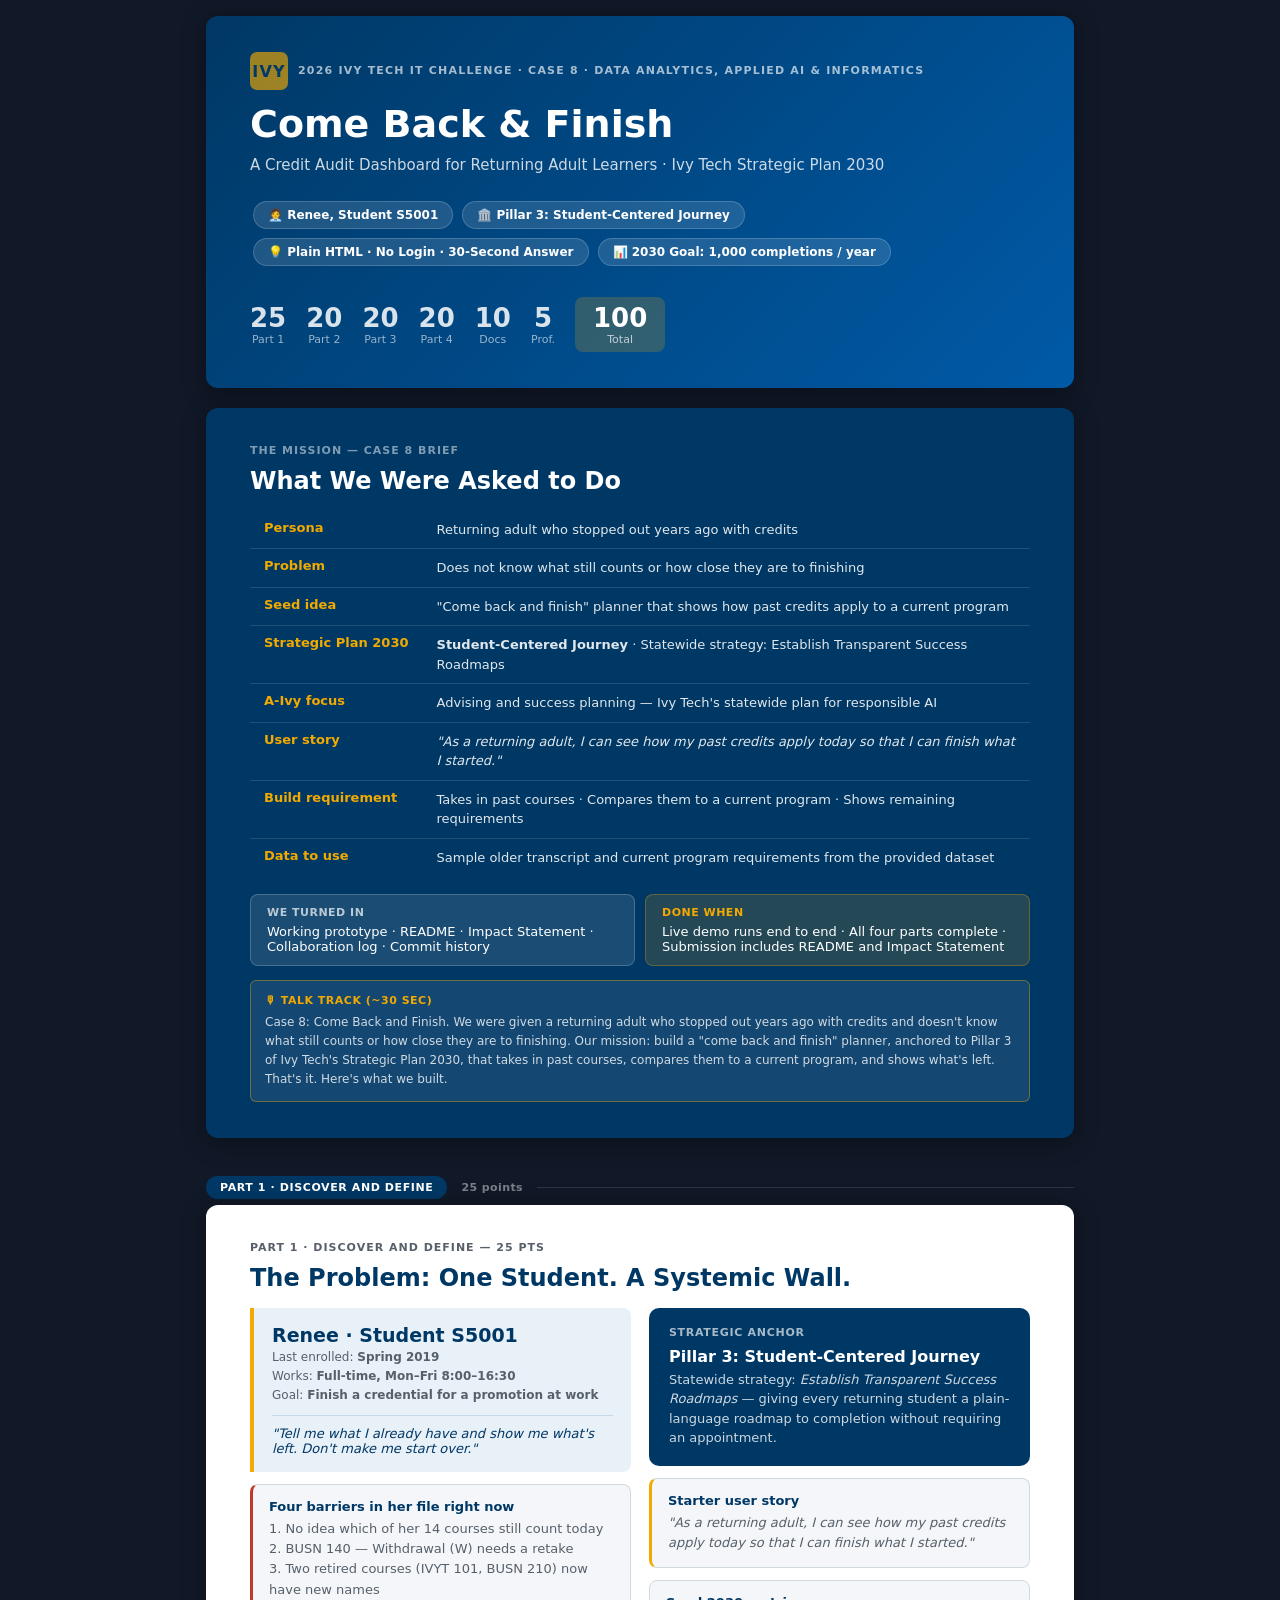
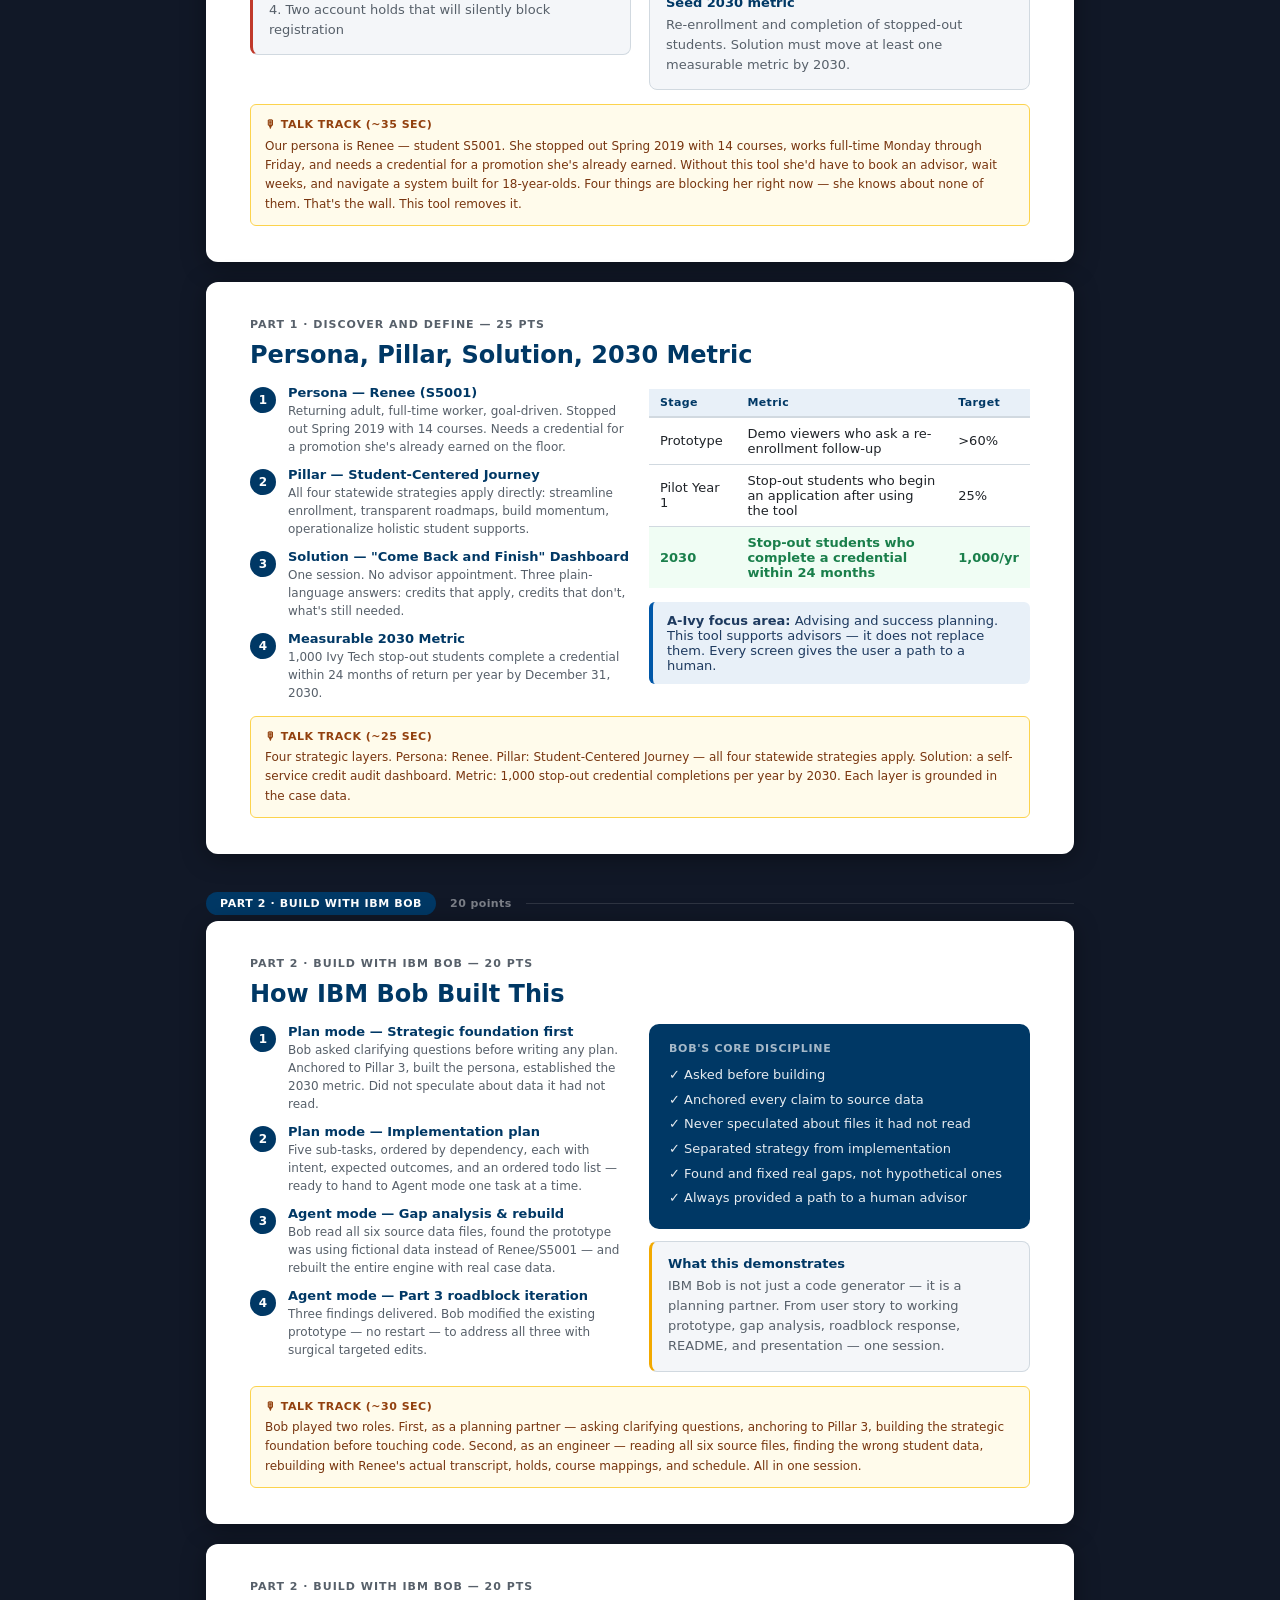
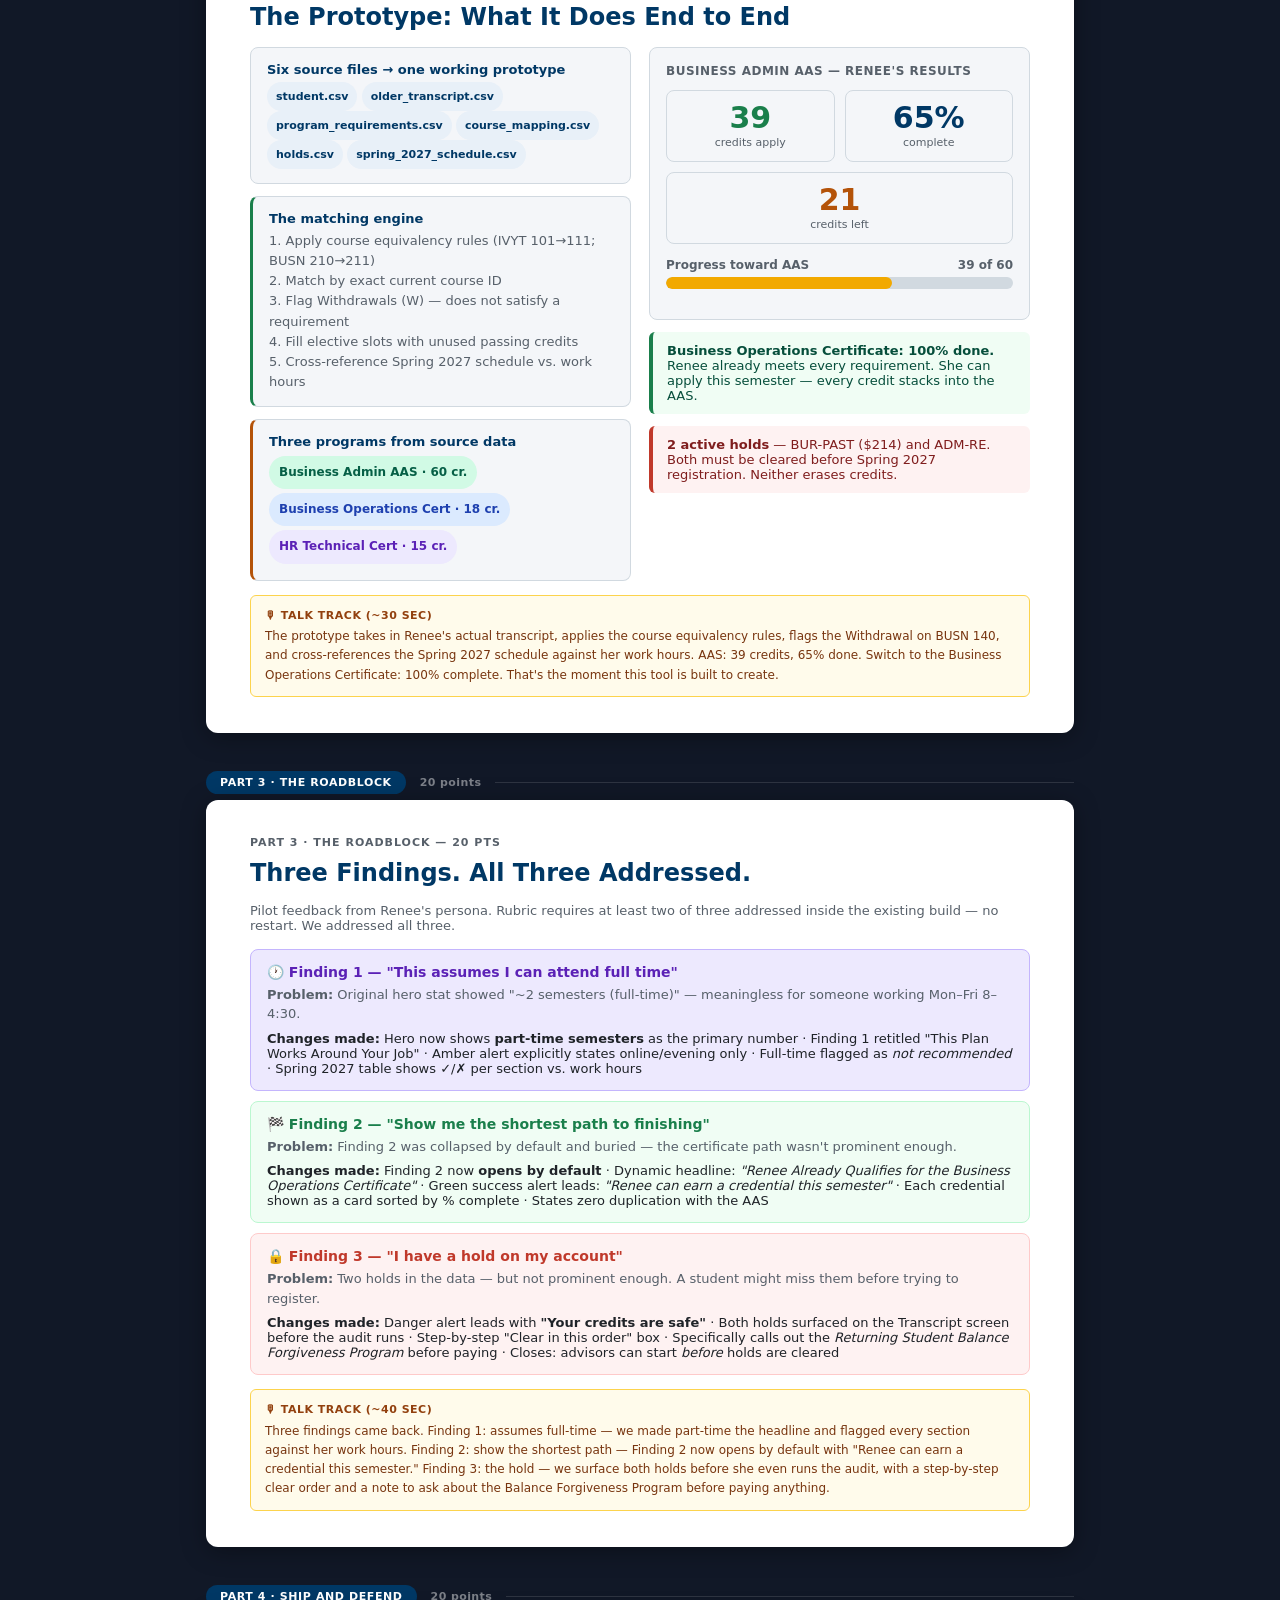
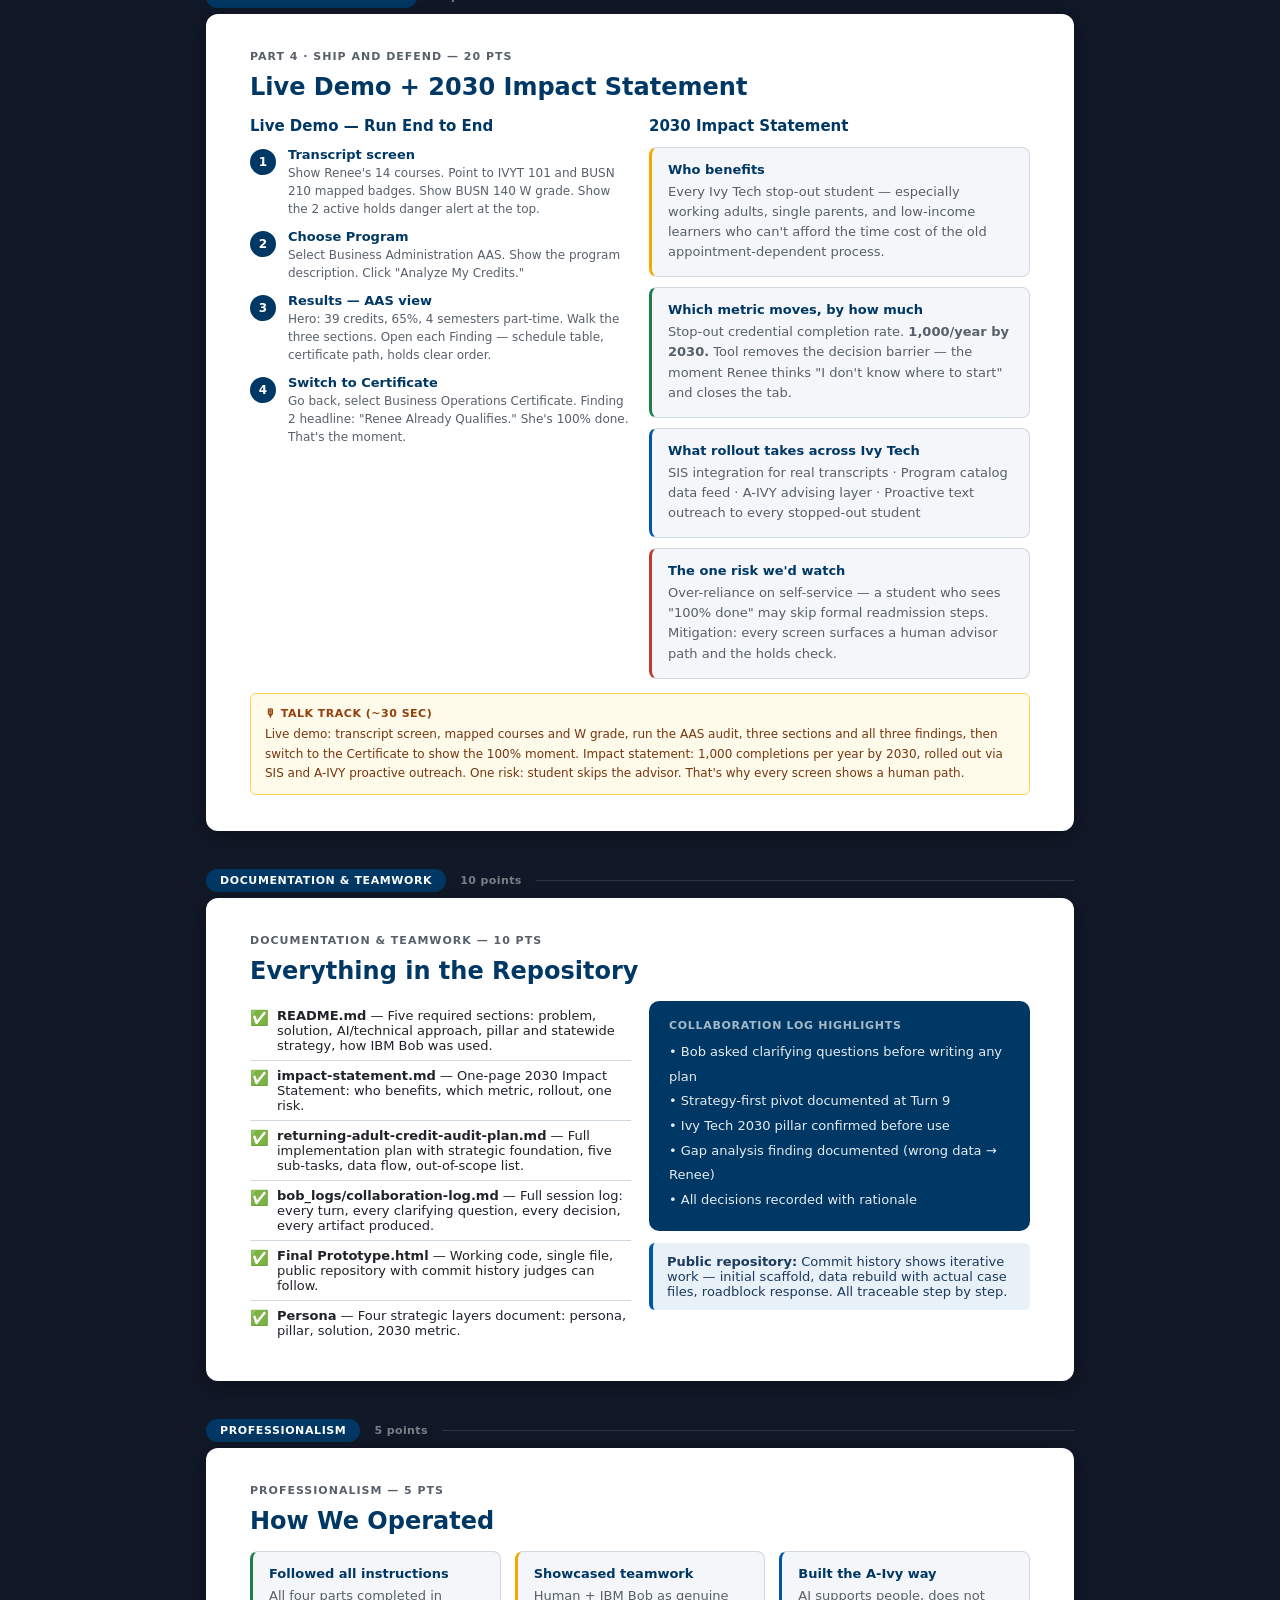
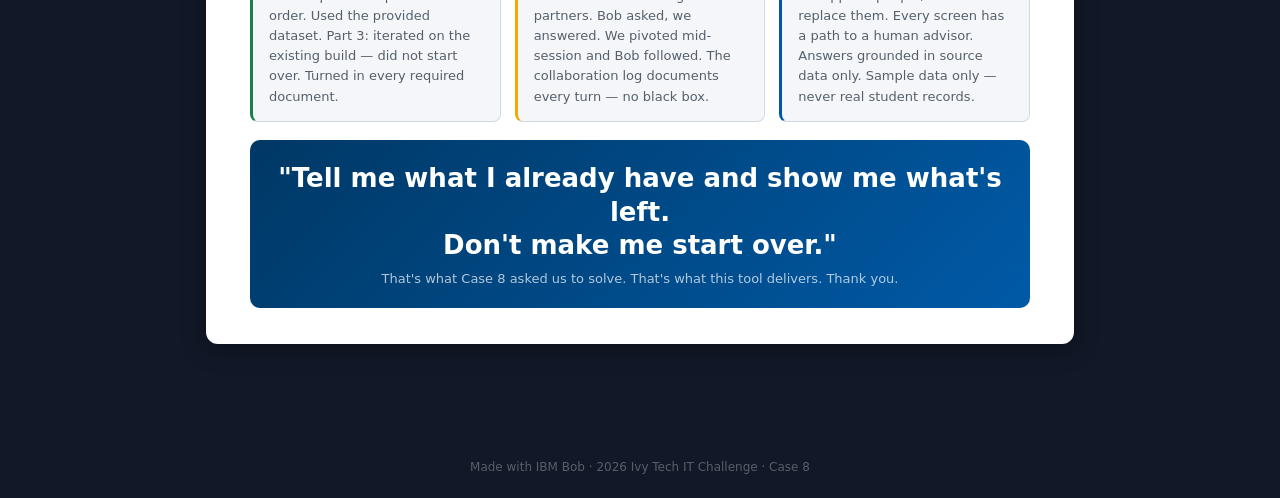
==== commit c2d1dbdd: "updated presentation" ====
--- a/come-back-finish-presentation-slides.html
+++ b/come-back-finish-presentation-slides.html
@@ -14,32 +14,16 @@
 html,body{font-family:-apple-system,"Segoe UI",system-ui,sans-serif;background:#111827;color:var(--text)}
 .deck{max-width:900px;margin:0 auto;padding:16px 16px 80px}
 
-/* ── Section divider ── */
-.section-divider{
-  display:flex;align-items:center;gap:14px;
-  padding:10px 0 6px;margin:28px 0 0;
-}
-.section-divider .sd-num{
-  background:var(--ivy-blue);color:#fff;
-  font-size:11px;font-weight:800;letter-spacing:.6px;text-transform:uppercase;
-  padding:5px 14px;border-radius:30px;white-space:nowrap;
-}
-.section-divider .sd-pts{
-  font-size:11px;font-weight:700;color:rgba(255,255,255,.45);letter-spacing:.4px;
-}
-.section-divider hr{flex:1;border:none;border-top:1px solid rgba(255,255,255,.12);}
-
-/* ── Slide base ── */
-.slide{
-  background:var(--surface);border-radius:12px;
-  padding:36px 44px;margin-bottom:20px;
-  position:relative;box-shadow:0 4px 24px rgba(0,0,0,.35);
-}
+.section-divider{display:flex;align-items:center;gap:14px;padding:10px 0 6px;margin:28px 0 0}
+.section-divider .sd-num{background:var(--ivy-blue);color:#fff;font-size:11px;font-weight:800;letter-spacing:.6px;text-transform:uppercase;padding:5px 14px;border-radius:30px;white-space:nowrap}
+.section-divider .sd-pts{font-size:11px;font-weight:700;color:rgba(255,255,255,.45);letter-spacing:.4px}
+.section-divider hr{flex:1;border:none;border-top:1px solid rgba(255,255,255,.12)}
+
+.slide{background:var(--surface);border-radius:12px;padding:36px 44px;margin-bottom:20px;position:relative;box-shadow:0 4px 24px rgba(0,0,0,.35)}
 .slide-label{font-size:11px;font-weight:800;text-transform:uppercase;letter-spacing:1px;color:var(--muted);margin-bottom:10px}
 .slide h2{font-size:24px;font-weight:800;color:var(--ivy-blue);margin-bottom:16px}
-.slide h3{font-size:16px;font-weight:700;color:var(--ivy-blue);margin-bottom:8px}
-
-/* ── Title slide ── */
+.slide h3{font-size:15px;font-weight:700;color:var(--ivy-blue);margin-bottom:7px}
+
 .s-title{background:linear-gradient(135deg,var(--ivy-blue) 0%,#005aa7 100%);color:#fff}
 .s-title .kicker{font-size:11px;font-weight:700;text-transform:uppercase;letter-spacing:1.2px;opacity:.65;margin-bottom:14px}
 .s-title h1{font-size:38px;font-weight:800;line-height:1.1;margin-bottom:10px}
@@ -48,22 +32,28 @@
 .chip{display:inline-flex;align-items:center;gap:6px;background:rgba(255,255,255,.12);border:1px solid rgba(255,255,255,.18);border-radius:30px;padding:6px 14px;font-size:12px;font-weight:600;margin:3px}
 .chips{display:flex;flex-wrap:wrap;gap:3px}
 
-/* ── Layout helpers ── */
+/* ── Mission slide ── */
+.s-mission{background:var(--ivy-blue);color:#fff}
+.s-mission .slide-label{color:rgba(255,255,255,.5)}
+.s-mission h2{color:#fff}
+.case-table{width:100%;border-collapse:collapse;font-size:13px;margin-bottom:14px}
+.case-table td{padding:9px 14px;border-bottom:1px solid rgba(255,255,255,.12);vertical-align:top}
+.case-table td:first-child{font-weight:700;color:var(--ivy-gold);width:160px;white-space:nowrap}
+.case-table td:last-child{color:rgba(255,255,255,.88);line-height:1.5}
+.case-table tr:last-child td{border-bottom:none}
+
 .grid-2{display:grid;grid-template-columns:1fr 1fr;gap:18px}
 .grid-3{display:grid;grid-template-columns:1fr 1fr 1fr;gap:14px}
 
-/* ── Cards ── */
 .card-sm{background:var(--bg);border:1px solid var(--border);border-radius:8px;padding:14px 16px}
 .card-sm h3{font-size:13px;font-weight:700;color:var(--ivy-blue);margin-bottom:5px}
 .card-sm p{font-size:13px;color:var(--muted);line-height:1.55}
 
-/* ── Persona box ── */
 .persona-box{background:var(--ivy-light);border-left:4px solid var(--ivy-gold);border-radius:0 8px 8px 0;padding:16px 18px;margin-bottom:12px}
 .persona-box .name{font-size:19px;font-weight:800;color:var(--ivy-blue)}
 .persona-box .meta{font-size:12px;color:var(--muted);margin-top:2px;line-height:1.6}
 .persona-box .quote{font-size:13px;color:var(--ivy-blue);font-style:italic;margin-top:10px;padding-top:10px;border-top:1px solid rgba(0,86,168,.15)}
 
-/* ── Badges / pills ── */
 .badge{display:inline-block;padding:3px 9px;border-radius:20px;font-size:11px;font-weight:700}
 .badge-success{background:#d1fae5;color:#065f46}
 .badge-warn{background:#fef3c7;color:#92400e}
@@ -77,40 +67,29 @@
 .pill-blue{background:#dbeafe;color:#1e40af}
 .pill-purple{background:#ede9fe;color:#5b21b6}
 
-/* ── Stat row ── */
 .stat-row{display:flex;gap:16px;flex-wrap:wrap;margin-top:14px}
 .stat-box{flex:1;min-width:110px;background:var(--bg);border-radius:8px;padding:12px 14px;text-align:center;border:1px solid var(--border)}
 .stat-box .val{font-size:30px;font-weight:800;color:var(--ivy-blue);line-height:1}
 .stat-box .lbl{font-size:11px;color:var(--muted);margin-top:3px}
 
-/* ── Timeline ── */
 .tl{display:flex;flex-direction:column;gap:11px}
 .tl-item{display:flex;gap:12px;align-items:flex-start}
 .tl-num{width:26px;height:26px;border-radius:50%;background:var(--ivy-blue);color:#fff;font-size:12px;font-weight:800;display:flex;align-items:center;justify-content:center;flex-shrink:0;margin-top:2px}
 .tl-title{font-weight:700;font-size:13px;color:var(--ivy-blue)}
 .tl-desc{font-size:12px;color:var(--muted);margin-top:2px;line-height:1.5}
 
-/* ── Alert ── */
 .alert{padding:11px 14px;border-radius:6px;font-size:13px;border-left:4px solid;margin-bottom:12px}
 .alert-success{background:#f0fdf4;border-color:var(--success);color:#064e3b}
 .alert-danger{background:#fef2f2;border-color:var(--danger);color:#7f1d1d}
 .alert-info{background:var(--ivy-light);border-color:var(--accent);color:#1e3a5f}
 .alert-warn{background:#fffbeb;border-color:var(--ivy-gold);color:#78350f}
 
-/* ── Metric table ── */
 .metric-table{width:100%;border-collapse:collapse;font-size:13px;margin-top:4px}
 .metric-table th{background:var(--ivy-light);color:var(--ivy-blue);padding:7px 11px;text-align:left;font-size:11px;font-weight:700;letter-spacing:.4px;border-bottom:2px solid var(--border)}
 .metric-table td{padding:8px 11px;border-bottom:1px solid var(--border)}
 .metric-table tr:last-child td{border-bottom:none}
 .metric-table .hl td{background:#f0fdf4;font-weight:700;color:var(--success)}
 
-/* ── Rubric score box ── */
-.score-row{display:flex;align-items:center;gap:10px;padding:8px 12px;border-radius:6px;border:1px solid var(--border);margin-bottom:8px;font-size:13px}
-.score-row .sc{font-size:20px;font-weight:800;color:var(--ivy-blue);min-width:48px;text-align:center}
-.score-row .sc-label{font-weight:700;color:var(--ivy-blue);font-size:13px}
-.score-row .sc-desc{font-size:12px;color:var(--muted);margin-top:1px}
-
-/* ── Finding boxes ── */
 .finding-box{border-radius:8px;padding:14px 16px;margin-bottom:10px}
 .fb-1{background:#ede9fe;border:1px solid #c4b5fd}
 .fb-2{background:#f0fdf4;border:1px solid #bbf7d0}
@@ -118,17 +97,14 @@
 .fb-title{font-weight:700;font-size:14px;margin-bottom:4px}
 .fb-desc{font-size:13px;color:var(--muted);line-height:1.5}
 
-/* ── Talk track ── */
 .talk-track{background:#fffbeb;border:1px solid #fcd34d;border-radius:6px;padding:11px 14px;margin-top:14px;font-size:12px;color:#78350f;line-height:1.6}
 .talk-track strong{display:block;font-size:11px;text-transform:uppercase;letter-spacing:.5px;margin-bottom:3px;color:#92400e}
 
-/* ── Deliverable checklist ── */
 .check-list{list-style:none;padding:0;margin:0}
 .check-list li{padding:7px 0;border-bottom:1px solid var(--border);font-size:13px;display:flex;align-items:flex-start;gap:8px}
 .check-list li:last-child{border-bottom:none}
 .check-list .ck{font-size:15px;flex-shrink:0;margin-top:1px}
 
-/* ── Progress bar ── */
 .prog-wrap{margin:14px 0}
 .prog-label{display:flex;justify-content:space-between;font-size:12px;font-weight:600;color:var(--muted);margin-bottom:5px}
 .prog-track{height:12px;background:var(--border);border-radius:99px;overflow:hidden}
@@ -147,7 +123,7 @@
 
 
 <div class="slide s-title">
-  <div class="kicker"><span class="logo-mark">IVY</span>2026 Ivy Tech IT Challenge · Case 8</div>
+  <div class="kicker"><span class="logo-mark">IVY</span>2026 Ivy Tech IT Challenge · Case 8 · Data Analytics, Applied AI &amp; Informatics</div>
   <h1>Come Back &amp; Finish</h1>
   <p class="sub">A Credit Audit Dashboard for Returning Adult Learners · Ivy Tech Strategic Plan 2030</p>
   <div class="chips">
@@ -156,35 +132,70 @@
     <span class="chip">💡 Plain HTML · No Login · 30-Second Answer</span>
     <span class="chip">📊 2030 Goal: 1,000 completions / year</span>
   </div>
-  <div style="margin-top:28px;display:flex;gap:20px;flex-wrap:wrap">
-    <div style="text-align:center;opacity:.85">
-      <div style="font-size:28px;font-weight:800">25</div>
-      <div style="font-size:11px;opacity:.7">Part 1</div>
-    </div>
-    <div style="text-align:center;opacity:.85">
-      <div style="font-size:28px;font-weight:800">20</div>
-      <div style="font-size:11px;opacity:.7">Part 2</div>
-    </div>
-    <div style="text-align:center;opacity:.85">
-      <div style="font-size:28px;font-weight:800">20</div>
-      <div style="font-size:11px;opacity:.7">Part 3</div>
-    </div>
-    <div style="text-align:center;opacity:.85">
-      <div style="font-size:28px;font-weight:800">20</div>
-      <div style="font-size:11px;opacity:.7">Part 4</div>
-    </div>
-    <div style="text-align:center;opacity:.85">
-      <div style="font-size:28px;font-weight:800">10</div>
-      <div style="font-size:11px;opacity:.7">Docs</div>
-    </div>
-    <div style="text-align:center;opacity:.85">
-      <div style="font-size:28px;font-weight:800">5</div>
-      <div style="font-size:11px;opacity:.7">Prof.</div>
-    </div>
-    <div style="text-align:center;background:rgba(242,169,0,.2);border-radius:8px;padding:6px 16px">
-      <div style="font-size:28px;font-weight:800">100</div>
-      <div style="font-size:11px;opacity:.7">Total</div>
-    </div>
+  <div style="margin-top:28px;display:flex;gap:20px;flex-wrap:wrap;align-items:center">
+    <div style="text-align:center;opacity:.85"><div style="font-size:26px;font-weight:800">25</div><div style="font-size:11px;opacity:.7">Part 1</div></div>
+    <div style="text-align:center;opacity:.85"><div style="font-size:26px;font-weight:800">20</div><div style="font-size:11px;opacity:.7">Part 2</div></div>
+    <div style="text-align:center;opacity:.85"><div style="font-size:26px;font-weight:800">20</div><div style="font-size:11px;opacity:.7">Part 3</div></div>
+    <div style="text-align:center;opacity:.85"><div style="font-size:26px;font-weight:800">20</div><div style="font-size:11px;opacity:.7">Part 4</div></div>
+    <div style="text-align:center;opacity:.85"><div style="font-size:26px;font-weight:800">10</div><div style="font-size:11px;opacity:.7">Docs</div></div>
+    <div style="text-align:center;opacity:.85"><div style="font-size:26px;font-weight:800">5</div><div style="font-size:11px;opacity:.7">Prof.</div></div>
+    <div style="text-align:center;background:rgba(242,169,0,.2);border-radius:8px;padding:6px 18px">
+      <div style="font-size:26px;font-weight:800">100</div><div style="font-size:11px;opacity:.7">Total</div>
+    </div>
+  </div>
+</div>
+
+
+<div class="slide s-mission">
+  <div class="slide-label">The Mission — Case 8 Brief</div>
+  <h2>What We Were Asked to Do</h2>
+  <table class="case-table">
+    <tr>
+      <td>Persona</td>
+      <td>Returning adult who stopped out years ago with credits</td>
+    </tr>
+    <tr>
+      <td>Problem</td>
+      <td>Does not know what still counts or how close they are to finishing</td>
+    </tr>
+    <tr>
+      <td>Seed idea</td>
+      <td>"Come back and finish" planner that shows how past credits apply to a current program</td>
+    </tr>
+    <tr>
+      <td>Strategic Plan 2030</td>
+      <td><strong>Student-Centered Journey</strong> · Statewide strategy: Establish Transparent Success Roadmaps</td>
+    </tr>
+    <tr>
+      <td>A-Ivy focus</td>
+      <td>Advising and success planning — Ivy Tech's statewide plan for responsible AI</td>
+    </tr>
+    <tr>
+      <td>User story</td>
+      <td><em>"As a returning adult, I can see how my past credits apply today so that I can finish what I started."</em></td>
+    </tr>
+    <tr>
+      <td>Build requirement</td>
+      <td>Takes in past courses · Compares them to a current program · Shows remaining requirements</td>
+    </tr>
+    <tr>
+      <td>Data to use</td>
+      <td>Sample older transcript and current program requirements from the provided dataset</td>
+    </tr>
+  </table>
+  <div style="display:flex;gap:10px;flex-wrap:wrap;padding-top:4px">
+    <div style="background:rgba(255,255,255,.1);border:1px solid rgba(255,255,255,.2);border-radius:8px;padding:11px 16px;flex:1;min-width:160px;font-size:13px">
+      <div style="font-weight:700;opacity:.7;font-size:11px;text-transform:uppercase;letter-spacing:.5px;margin-bottom:5px">We turned in</div>
+      Working prototype · README · Impact Statement · Collaboration log · Commit history
+    </div>
+    <div style="background:rgba(242,169,0,.15);border:1px solid rgba(242,169,0,.3);border-radius:8px;padding:11px 16px;flex:1;min-width:160px;font-size:13px">
+      <div style="font-weight:700;color:var(--ivy-gold);font-size:11px;text-transform:uppercase;letter-spacing:.5px;margin-bottom:5px">Done when</div>
+      Live demo runs end to end · All four parts complete · Submission includes README and Impact Statement
+    </div>
+  </div>
+  <div class="talk-track" style="background:rgba(255,255,255,.08);border-color:rgba(242,169,0,.4);color:rgba(255,255,255,.8)">
+    <strong style="color:var(--ivy-gold)">🎙 Talk Track (~30 sec)</strong>
+    Case 8: Come Back and Finish. We were given a returning adult who stopped out years ago with credits and doesn't know what still counts or how close they are to finishing. Our mission: build a "come back and finish" planner, anchored to Pillar 3 of Ivy Tech's Strategic Plan 2030, that takes in past courses, compares them to a current program, and shows what's left. That's it. Here's what we built.
   </div>
 </div>
 
@@ -213,10 +224,10 @@
       <div class="card-sm" style="border-left:3px solid var(--danger)">
         <h3>Four barriers in her file right now</h3>
         <p>
-          1. No idea which of her 14 courses still count<br />
-          2. BUSN 140 — Withdrawal (W) she may not know to retake<br />
-          3. Two courses retired — IVYT 101, BUSN 210 — now have new names<br />
-          4. Two account holds that will block registration silently
+          1. No idea which of her 14 courses still count today<br />
+          2. BUSN 140 — Withdrawal (W) needs a retake<br />
+          3. Two retired courses (IVYT 101, BUSN 210) now have new names<br />
+          4. Two account holds that will silently block registration
         </p>
       </div>
     </div>
@@ -224,7 +235,7 @@
       <div style="background:var(--ivy-blue);color:#fff;border-radius:10px;padding:18px 20px">
         <div style="font-size:11px;font-weight:700;text-transform:uppercase;letter-spacing:.7px;opacity:.65;margin-bottom:8px">Strategic Anchor</div>
         <div style="font-weight:800;font-size:16px;margin-bottom:4px">Pillar 3: Student-Centered Journey</div>
-        <div style="font-size:13px;opacity:.8;line-height:1.5">Statewide strategy: <em>Establish Transparent Success Roadmaps</em> — giving every returning student a clear, plain-language roadmap to completion without requiring an appointment first.</div>
+        <div style="font-size:13px;opacity:.8;line-height:1.5">Statewide strategy: <em>Establish Transparent Success Roadmaps</em> — giving every returning student a plain-language roadmap to completion without requiring an appointment.</div>
       </div>
       <div class="card-sm" style="border-left:3px solid var(--ivy-gold)">
         <h3>Starter user story</h3>
@@ -237,8 +248,8 @@
     </div>
   </div>
   <div class="talk-track">
-    <strong>🎙 Talk Track (~40 sec)</strong>
-    Our persona is Renee. She stopped out in Spring 2019 with 14 courses on her transcript and a goal of finishing a credential for a promotion. She works full-time, Monday through Friday. Without this tool, she can't know she's already close to done — she'd have to book an advisor, wait weeks, and navigate a system built for 18-year-olds. That's the wall. This tool removes it.
+    <strong>🎙 Talk Track (~35 sec)</strong>
+    Our persona is Renee — student S5001. She stopped out Spring 2019 with 14 courses, works full-time Monday through Friday, and needs a credential for a promotion she's already earned. Without this tool she'd have to book an advisor, wait weeks, and navigate a system built for 18-year-olds. Four things are blocking her right now — she knows about none of them. That's the wall. This tool removes it.
   </div>
 </div>
 
@@ -252,14 +263,14 @@
           <div class="tl-num">1</div>
           <div>
             <div class="tl-title">Persona — Renee (S5001)</div>
-            <div class="tl-desc">Returning adult, full-time worker, goal-driven. Stopped out Spring 2019 with 14 courses. Needs a credential to get a promotion she's already earned.</div>
+            <div class="tl-desc">Returning adult, full-time worker, goal-driven. Stopped out Spring 2019 with 14 courses. Needs a credential for a promotion she's already earned on the floor.</div>
           </div>
         </div>
         <div class="tl-item">
           <div class="tl-num">2</div>
           <div>
             <div class="tl-title">Pillar — Student-Centered Journey</div>
-            <div class="tl-desc">All four statewide strategies apply directly: streamline enrollment, transparent roadmaps, build momentum, holistic student supports.</div>
+            <div class="tl-desc">All four statewide strategies apply directly: streamline enrollment, transparent roadmaps, build momentum, operationalize holistic student supports.</div>
           </div>
         </div>
         <div class="tl-item">
@@ -288,13 +299,13 @@
         </tbody>
       </table>
       <div class="alert alert-info">
-        <strong>A-Ivy focus area:</strong> Advising and success planning. This tool is Ivy Tech's statewide plan for responsible AI — it supports advisors rather than replacing them, and always gives the user a path to a human.
+        <strong>A-Ivy focus area:</strong> Advising and success planning. This tool supports advisors — it does not replace them. Every screen gives the user a path to a human.
       </div>
     </div>
   </div>
   <div class="talk-track">
     <strong>🎙 Talk Track (~25 sec)</strong>
-    Four strategic layers. Persona: Renee. Pillar: Student-Centered Journey — all four statewide strategies apply. Solution: a self-service credit audit dashboard. Metric: 1,000 stop-out credential completions per year by 2030. Each layer is grounded in the case data, not invented.
+    Four strategic layers. Persona: Renee. Pillar: Student-Centered Journey — all four statewide strategies apply. Solution: a self-service credit audit dashboard. Metric: 1,000 stop-out credential completions per year by 2030. Each layer is grounded in the case data.
   </div>
 </div>
 
@@ -316,7 +327,7 @@
           <div class="tl-num">1</div>
           <div>
             <div class="tl-title">Plan mode — Strategic foundation first</div>
-            <div class="tl-desc">Bob asked clarifying questions before writing a line of plan. Anchored to Pillar 3, built the persona, established the 2030 metric. Did not speculate about data it had not read.</div>
+            <div class="tl-desc">Bob asked clarifying questions before writing any plan. Anchored to Pillar 3, built the persona, established the 2030 metric. Did not speculate about data it had not read.</div>
           </div>
         </div>
         <div class="tl-item">
@@ -330,14 +341,14 @@
           <div class="tl-num">3</div>
           <div>
             <div class="tl-title">Agent mode — Gap analysis &amp; rebuild</div>
-            <div class="tl-desc">Bob read all six source data files, identified the prototype was using fictional "Jordan Rivera" data instead of Renee/S5001 — and rebuilt the entire engine with real case data.</div>
+            <div class="tl-desc">Bob read all six source data files, found the prototype was using fictional data instead of Renee/S5001 — and rebuilt the entire engine with real case data.</div>
           </div>
         </div>
         <div class="tl-item">
           <div class="tl-num">4</div>
           <div>
             <div class="tl-title">Agent mode — Part 3 roadblock iteration</div>
-            <div class="tl-desc">Three findings delivered. Bob modified the existing prototype — no restart — to address all three within minutes using surgical targeted edits.</div>
+            <div class="tl-desc">Three findings delivered. Bob modified the existing prototype — no restart — to address all three with surgical targeted edits.</div>
           </div>
         </div>
       </div>
@@ -345,7 +356,7 @@
     <div style="display:flex;flex-direction:column;gap:12px">
       <div style="background:var(--ivy-blue);color:#fff;border-radius:10px;padding:18px 20px">
         <div style="font-size:11px;font-weight:700;text-transform:uppercase;letter-spacing:.7px;opacity:.65;margin-bottom:8px">Bob's core discipline</div>
-        <div style="font-size:13px;line-height:1.8;opacity:.9">
+        <div style="font-size:13px;line-height:1.9;opacity:.9">
           ✓ Asked before building<br />
           ✓ Anchored every claim to source data<br />
           ✓ Never speculated about files it had not read<br />
@@ -355,14 +366,14 @@
         </div>
       </div>
       <div class="card-sm" style="border-left:3px solid var(--ivy-gold)">
-        <h3>What the prototype demonstrates</h3>
-        <p>IBM Bob is not just a code generator — it is a planning partner. The entire arc from "here is a user story" to working prototype, gap analysis, roadblock response, README, and presentation was done in a single session.</p>
+        <h3>What this demonstrates</h3>
+        <p>IBM Bob is not just a code generator — it is a planning partner. From user story to working prototype, gap analysis, roadblock response, README, and presentation — one session.</p>
       </div>
     </div>
   </div>
   <div class="talk-track">
     <strong>🎙 Talk Track (~30 sec)</strong>
-    Bob played two roles. First, as a planning partner — asking clarifying questions, anchoring to Pillar 3, building the strategic foundation before touching code. Second, as an engineer — reading all six source files, finding the wrong student data, rebuilding with Renee's actual transcript, holds, course mappings, and schedule. All of that happened in one session.
+    Bob played two roles. First, as a planning partner — asking clarifying questions, anchoring to Pillar 3, building the strategic foundation before touching code. Second, as an engineer — reading all six source files, finding the wrong student data, rebuilding with Renee's actual transcript, holds, course mappings, and schedule. All in one session.
   </div>
 </div>
 
@@ -415,7 +426,7 @@
         </div>
       </div>
       <div class="alert alert-success">
-        <strong>Business Operations Certificate: 100% done.</strong> Renee already meets every requirement. She can apply for this credential this semester — every credit stacks into the AAS.
+        <strong>Business Operations Certificate: 100% done.</strong> Renee already meets every requirement. She can apply this semester — every credit stacks into the AAS.
       </div>
       <div class="alert alert-danger" style="margin-bottom:0">
         <strong>2 active holds</strong> — BUR-PAST ($214) and ADM-RE. Both must be cleared before Spring 2027 registration. Neither erases credits.
@@ -424,7 +435,7 @@
   </div>
   <div class="talk-track">
     <strong>🎙 Talk Track (~30 sec)</strong>
-    The prototype takes in Renee's actual transcript, applies course equivalency rules, flags the Withdrawal on BUSN 140, and cross-references the Spring 2027 schedule against her work hours. For the AAS: 39 credits apply, she's 65% done. If she switches to the Business Operations Certificate: she's 100% complete. That's the moment this tool is designed to create.
+    The prototype takes in Renee's actual transcript, applies the course equivalency rules, flags the Withdrawal on BUSN 140, and cross-references the Spring 2027 schedule against her work hours. AAS: 39 credits, 65% done. Switch to the Business Operations Certificate: 100% complete. That's the moment this tool is built to create.
   </div>
 </div>
 
@@ -439,53 +450,29 @@
 <div class="slide">
   <div class="slide-label">Part 3 · The Roadblock — 20 pts</div>
   <h2>Three Findings. All Three Addressed.</h2>
-  <p style="font-size:13px;color:var(--muted);margin-bottom:18px">Pilot feedback from Renee's persona. Rubric requires at least two addressed. We addressed all three — by modifying the existing build, not starting over.</p>
+  <p style="font-size:13px;color:var(--muted);margin-bottom:16px">Pilot feedback from Renee's persona. Rubric requires at least two of three addressed inside the existing build — no restart. We addressed all three.</p>
 
   <div class="finding-box fb-1" style="margin-bottom:10px">
     <div class="fb-title" style="color:#5b21b6">🕐 Finding 1 — "This assumes I can attend full time"</div>
-    <div class="fb-desc" style="margin:6px 0 8px"><strong>The problem:</strong> The original hero stat showed "~2 semesters (full-time)" — meaningless for someone who works Mon–Fri 8–4:30.</div>
-    <div style="font-size:13px"><strong>What we changed:</strong>
-      <ul style="padding-left:18px;margin-top:4px;line-height:1.9">
-        <li>Hero stat now shows <strong>part-time semesters (2 courses)</strong> as the primary number</li>
-        <li>Finding 1 title: <em>"This Plan Works Around Your Job — Not the Other Way Around"</em></li>
-        <li>Amber alert at top: explicitly states online/evening only, no daytime in-person required</li>
-        <li>Full-time path shown as <em>not recommended</em> given Renee's schedule</li>
-        <li>Spring 2027 schedule table shows ✓/✗ for each section vs. work hours</li>
-      </ul>
-    </div>
+    <div class="fb-desc" style="margin:5px 0 7px"><strong>Problem:</strong> Original hero stat showed "~2 semesters (full-time)" — meaningless for someone working Mon–Fri 8–4:30.</div>
+    <div style="font-size:13px"><strong>Changes made:</strong> Hero now shows <strong>part-time semesters</strong> as the primary number · Finding 1 retitled "This Plan Works Around Your Job" · Amber alert explicitly states online/evening only · Full-time flagged as <em>not recommended</em> · Spring 2027 table shows ✓/✗ per section vs. work hours</div>
   </div>
 
   <div class="finding-box fb-2" style="margin-bottom:10px">
     <div class="fb-title" style="color:var(--success)">🏁 Finding 2 — "Show me the shortest path to finishing"</div>
-    <div class="fb-desc" style="margin:6px 0 8px"><strong>The problem:</strong> Finding 2 was collapsed by default and buried below the schedule table. The certificate path wasn't prominent.</div>
-    <div style="font-size:13px"><strong>What we changed:</strong>
-      <ul style="padding-left:18px;margin-top:4px;line-height:1.9">
-        <li>Finding 2 now <strong>opens by default</strong> alongside Findings 1 and 3</li>
-        <li>Dynamic headline: <em>"Renee Already Qualifies for the Business Operations Certificate"</em></li>
-        <li>Green success alert leads: <em>"Renee can earn a credential this semester"</em></li>
-        <li>Each credential shown as a card sorted by % complete — 100% at the top</li>
-        <li>Explicitly states: every credit stacks into the AAS with zero duplication</li>
-      </ul>
-    </div>
+    <div class="fb-desc" style="margin:5px 0 7px"><strong>Problem:</strong> Finding 2 was collapsed by default and buried — the certificate path wasn't prominent enough.</div>
+    <div style="font-size:13px"><strong>Changes made:</strong> Finding 2 now <strong>opens by default</strong> · Dynamic headline: <em>"Renee Already Qualifies for the Business Operations Certificate"</em> · Green success alert leads: <em>"Renee can earn a credential this semester"</em> · Each credential shown as a card sorted by % complete · States zero duplication with the AAS</div>
   </div>
 
   <div class="finding-box fb-3">
     <div class="fb-title" style="color:var(--danger)">🔒 Finding 3 — "I have a hold on my account"</div>
-    <div class="fb-desc" style="margin:6px 0 8px"><strong>The problem:</strong> Holds existed in the data but weren't prominent enough — a student might miss them before trying to register.</div>
-    <div style="font-size:13px"><strong>What we changed:</strong>
-      <ul style="padding-left:18px;margin-top:4px;line-height:1.9">
-        <li>Danger alert now leads with <strong>"Your credits are safe"</strong> — directly addresses the fear</li>
-        <li>Both holds surfaced on the Transcript screen before the student even runs the audit</li>
-        <li>Step-by-step "Clear in this order" box: readmission form first (free, 5 min), then Bursar</li>
-        <li>Specifically calls out the <em>Returning Student Balance Forgiveness Program</em> — don't pay first</li>
-        <li>Closes: advisors can start the credit evaluation <em>before</em> holds are cleared</li>
-      </ul>
-    </div>
+    <div class="fb-desc" style="margin:5px 0 7px"><strong>Problem:</strong> Two holds in the data — but not prominent enough. A student might miss them before trying to register.</div>
+    <div style="font-size:13px"><strong>Changes made:</strong> Danger alert leads with <strong>"Your credits are safe"</strong> · Both holds surfaced on the Transcript screen before the audit runs · Step-by-step "Clear in this order" box · Specifically calls out the <em>Returning Student Balance Forgiveness Program</em> before paying · Closes: advisors can start <em>before</em> holds are cleared</div>
   </div>
 
   <div class="talk-track">
     <strong>🎙 Talk Track (~40 sec)</strong>
-    Three findings came back from the pilot. Finding 1: the plan assumed full-time attendance — Renee works. We made part-time the headline number and flagged every section against her work hours. Finding 2: show the shortest path — we made Finding 2 open by default with a green banner that says "Renee can earn a credential this semester." Finding 3: the holds — we surfaced both on the transcript screen before she even runs the audit, with a step-by-step clear order and a note to ask about the Balance Forgiveness Program before paying.
+    Three findings came back. Finding 1: assumes full-time — we made part-time the headline and flagged every section against her work hours. Finding 2: show the shortest path — Finding 2 now opens by default with "Renee can earn a credential this semester." Finding 3: the hold — we surface both holds before she even runs the audit, with a step-by-step clear order and a note to ask about the Balance Forgiveness Program before paying anything.
   </div>
 </div>
 
@@ -507,56 +494,56 @@
         <div class="tl-item">
           <div class="tl-num">1</div>
           <div>
-            <div class="tl-title">Step 1 — Transcript screen</div>
-            <div class="tl-desc">Show Renee's 14 courses. Point out the IVYT 101 and BUSN 210 mapped badges. Show the BUSN 140 W grade. Show the 2 active holds danger alert.</div>
+            <div class="tl-title">Transcript screen</div>
+            <div class="tl-desc">Show Renee's 14 courses. Point to IVYT 101 and BUSN 210 mapped badges. Show BUSN 140 W grade. Show the 2 active holds danger alert at the top.</div>
           </div>
         </div>
         <div class="tl-item">
           <div class="tl-num">2</div>
           <div>
-            <div class="tl-title">Step 2 — Choose Program</div>
-            <div class="tl-desc">Select Business Administration AAS. Show the program description card. Click "Analyze My Credits."</div>
+            <div class="tl-title">Choose Program</div>
+            <div class="tl-desc">Select Business Administration AAS. Show the program description. Click "Analyze My Credits."</div>
           </div>
         </div>
         <div class="tl-item">
           <div class="tl-num">3</div>
           <div>
-            <div class="tl-title">Step 3 — Results: AAS view</div>
-            <div class="tl-desc">Show the hero (39 credits, 65%, 4 semesters part-time). Walk the three sections. Open each Finding — especially the schedule table and the holds clear order.</div>
+            <div class="tl-title">Results — AAS view</div>
+            <div class="tl-desc">Hero: 39 credits, 65%, 4 semesters part-time. Walk the three sections. Open each Finding — schedule table, certificate path, holds clear order.</div>
           </div>
         </div>
         <div class="tl-item">
           <div class="tl-num">4</div>
           <div>
-            <div class="tl-title">Step 4 — Switch to Certificate</div>
-            <div class="tl-desc">Go back, select Business Operations Certificate. Show Finding 2 headline: "Renee Already Qualifies." She's 100% done. That's the moment.</div>
-          </div>
-        </div>
-      </div>
-    </div>
-    <div>
-      <h3 style="margin-bottom:12px">2030 Impact Statement — Key Points</h3>
+            <div class="tl-title">Switch to Certificate</div>
+            <div class="tl-desc">Go back, select Business Operations Certificate. Finding 2 headline: "Renee Already Qualifies." She's 100% done. That's the moment.</div>
+          </div>
+        </div>
+      </div>
+    </div>
+    <div>
+      <h3 style="margin-bottom:12px">2030 Impact Statement</h3>
       <div class="card-sm" style="margin-bottom:10px;border-left:3px solid var(--ivy-gold)">
         <h3>Who benefits</h3>
-        <p>Every Ivy Tech stop-out student — particularly working adults, single parents, and low-income learners who can't afford the time cost of the old appointment-dependent process.</p>
+        <p>Every Ivy Tech stop-out student — especially working adults, single parents, and low-income learners who can't afford the time cost of the old appointment-dependent process.</p>
       </div>
       <div class="card-sm" style="margin-bottom:10px;border-left:3px solid var(--success)">
         <h3>Which metric moves, by how much</h3>
-        <p>Stop-out credential completion rate. Target: <strong>1,000/year by 2030</strong>. Tool removes the decision barrier — the moment Renee thinks "I don't know where to start" and closes the tab.</p>
+        <p>Stop-out credential completion rate. <strong>1,000/year by 2030.</strong> Tool removes the decision barrier — the moment Renee thinks "I don't know where to start" and closes the tab.</p>
       </div>
       <div class="card-sm" style="margin-bottom:10px;border-left:3px solid var(--accent)">
-        <h3>What it takes to roll out across Ivy Tech</h3>
-        <p>SIS integration to pull real transcripts · Program catalog data feed · A-IVY advising layer · Proactive outreach to stopped-out students via text</p>
+        <h3>What rollout takes across Ivy Tech</h3>
+        <p>SIS integration for real transcripts · Program catalog data feed · A-IVY advising layer · Proactive text outreach to every stopped-out student</p>
       </div>
       <div class="card-sm" style="border-left:3px solid var(--danger)">
         <h3>The one risk we'd watch</h3>
-        <p>Over-reliance on self-service: a student who sees "100% done" may not complete the formal readmission steps. Mitigation: every screen surfaces a human advisor path and the holds check.</p>
+        <p>Over-reliance on self-service — a student who sees "100% done" may skip formal readmission steps. Mitigation: every screen surfaces a human advisor path and the holds check.</p>
       </div>
     </div>
   </div>
   <div class="talk-track">
     <strong>🎙 Talk Track (~30 sec)</strong>
-    For the live demo: start on the transcript, point to the mapped courses and the W grade, run the AAS audit, walk the three sections and all three findings, then switch to the Certificate to show the 100% moment. For the impact statement: 1,000 completions per year by 2030, rolled out via SIS integration and A-IVY proactive outreach. The one risk: a student who skips the advisor. That's why every screen shows a human path.
+    Live demo: transcript screen, mapped courses and W grade, run the AAS audit, three sections and all three findings, then switch to the Certificate to show the 100% moment. Impact statement: 1,000 completions per year by 2030, rolled out via SIS and A-IVY proactive outreach. One risk: student skips the advisor. That's why every screen shows a human path.
   </div>
 </div>
 
@@ -575,26 +562,26 @@
     <div>
       <ul class="check-list">
         <li><span class="ck">✅</span><div><strong>README.md</strong> — Five required sections: problem, solution, AI/technical approach, pillar and statewide strategy, how IBM Bob was used.</div></li>
-        <li><span class="ck">✅</span><div><strong>impact-statement.md</strong> — One-page 2030 Impact Statement: who benefits, which metric moves and by how much, what rollout takes, the one risk.</div></li>
-        <li><span class="ck">✅</span><div><strong>returning-adult-credit-audit-plan.md</strong> — Full implementation plan with strategic foundation, five sub-tasks, data flow, and out-of-scope list.</div></li>
+        <li><span class="ck">✅</span><div><strong>impact-statement.md</strong> — One-page 2030 Impact Statement: who benefits, which metric, rollout, one risk.</div></li>
+        <li><span class="ck">✅</span><div><strong>returning-adult-credit-audit-plan.md</strong> — Full implementation plan with strategic foundation, five sub-tasks, data flow, out-of-scope list.</div></li>
         <li><span class="ck">✅</span><div><strong>bob_logs/collaboration-log.md</strong> — Full session log: every turn, every clarifying question, every decision, every artifact produced.</div></li>
-        <li><span class="ck">✅</span><div><strong>Final Prototype.html</strong> — Working code, single file, runs in any browser, public repository with commit history judges can follow.</div></li>
+        <li><span class="ck">✅</span><div><strong>Final Prototype.html</strong> — Working code, single file, public repository with commit history judges can follow.</div></li>
         <li><span class="ck">✅</span><div><strong>Persona</strong> — Four strategic layers document: persona, pillar, solution, 2030 metric.</div></li>
       </ul>
     </div>
     <div>
       <div style="background:var(--ivy-blue);color:#fff;border-radius:10px;padding:18px 20px;margin-bottom:12px">
         <div style="font-size:11px;font-weight:700;text-transform:uppercase;letter-spacing:.7px;opacity:.65;margin-bottom:8px">Collaboration log highlights</div>
-        <div style="font-size:13px;line-height:1.8;opacity:.9">
+        <div style="font-size:13px;line-height:1.9;opacity:.9">
           • Bob asked clarifying questions before writing any plan<br />
-          • Pivot to strategy-first documented at Turn 9<br />
-          • Ivy Tech 2030 pillar confirmed with user before use<br />
-          • Gap analysis finding documented (Jordan → Renee)<br />
+          • Strategy-first pivot documented at Turn 9<br />
+          • Ivy Tech 2030 pillar confirmed before use<br />
+          • Gap analysis finding documented (wrong data → Renee)<br />
           • All decisions recorded with rationale
         </div>
       </div>
       <div class="alert alert-info" style="margin-bottom:0">
-        <strong>Public repository:</strong> Commit history shows iterative work — initial scaffold, data rebuild, roadblock response — all traceable. Judges can follow the work step by step.
+        <strong>Public repository:</strong> Commit history shows iterative work — initial scaffold, data rebuild with actual case files, roadblock response. All traceable step by step.
       </div>
     </div>
   </div>
@@ -614,20 +601,20 @@
   <div class="grid-3">
     <div class="card-sm" style="border-left:3px solid var(--success)">
       <h3>Followed all instructions</h3>
-      <p>All four parts completed in order. Used the provided dataset. Did not create a new prototype from scratch for Part 3 — iterated on the existing build. Turned in all required documents.</p>
+      <p>All four parts completed in order. Used the provided dataset. Part 3: iterated on the existing build — did not start over. Turned in every required document.</p>
     </div>
     <div class="card-sm" style="border-left:3px solid var(--ivy-gold)">
       <h3>Showcased teamwork</h3>
-      <p>Human + IBM Bob as genuine partners. Bob asked, we answered. We pivoted strategy mid-session and Bob followed. The collaboration log documents the full dialogue — no black box.</p>
+      <p>Human + IBM Bob as genuine partners. Bob asked, we answered. We pivoted mid-session and Bob followed. The collaboration log documents every turn — no black box.</p>
     </div>
     <div class="card-sm" style="border-left:3px solid var(--accent)">
       <h3>Built the A-Ivy way</h3>
-      <p>AI supports people, does not replace them. Every screen has a path to a human advisor. Answers are grounded in source data. No speculation. Personal data is sample-only — never real student records.</p>
-    </div>
-  </div>
-  <div style="margin-top:18px;background:linear-gradient(135deg,var(--ivy-blue) 0%,#005aa7 100%);color:#fff;border-radius:10px;padding:20px 24px;text-align:center">
-    <div style="font-size:28px;font-weight:800;line-height:1.2;margin-bottom:8px">"Tell me what I already have and show me what's left.<br />Don't make me start over."</div>
-    <div style="font-size:13px;opacity:.75">That's Renee's ask. That's what this tool delivers. Thank you.</div>
+      <p>AI supports people, does not replace them. Every screen has a path to a human advisor. Answers grounded in source data only. Sample data only — never real student records.</p>
+    </div>
+  </div>
+  <div style="margin-top:18px;background:linear-gradient(135deg,var(--ivy-blue) 0%,#005aa7 100%);color:#fff;border-radius:10px;padding:22px 28px;text-align:center">
+    <div style="font-size:26px;font-weight:800;line-height:1.3;margin-bottom:8px">"Tell me what I already have and show me what's left.<br />Don't make me start over."</div>
+    <div style="font-size:13px;opacity:.7">That's what Case 8 asked us to solve. That's what this tool delivers. Thank you.</div>
   </div>
 </div>
 
